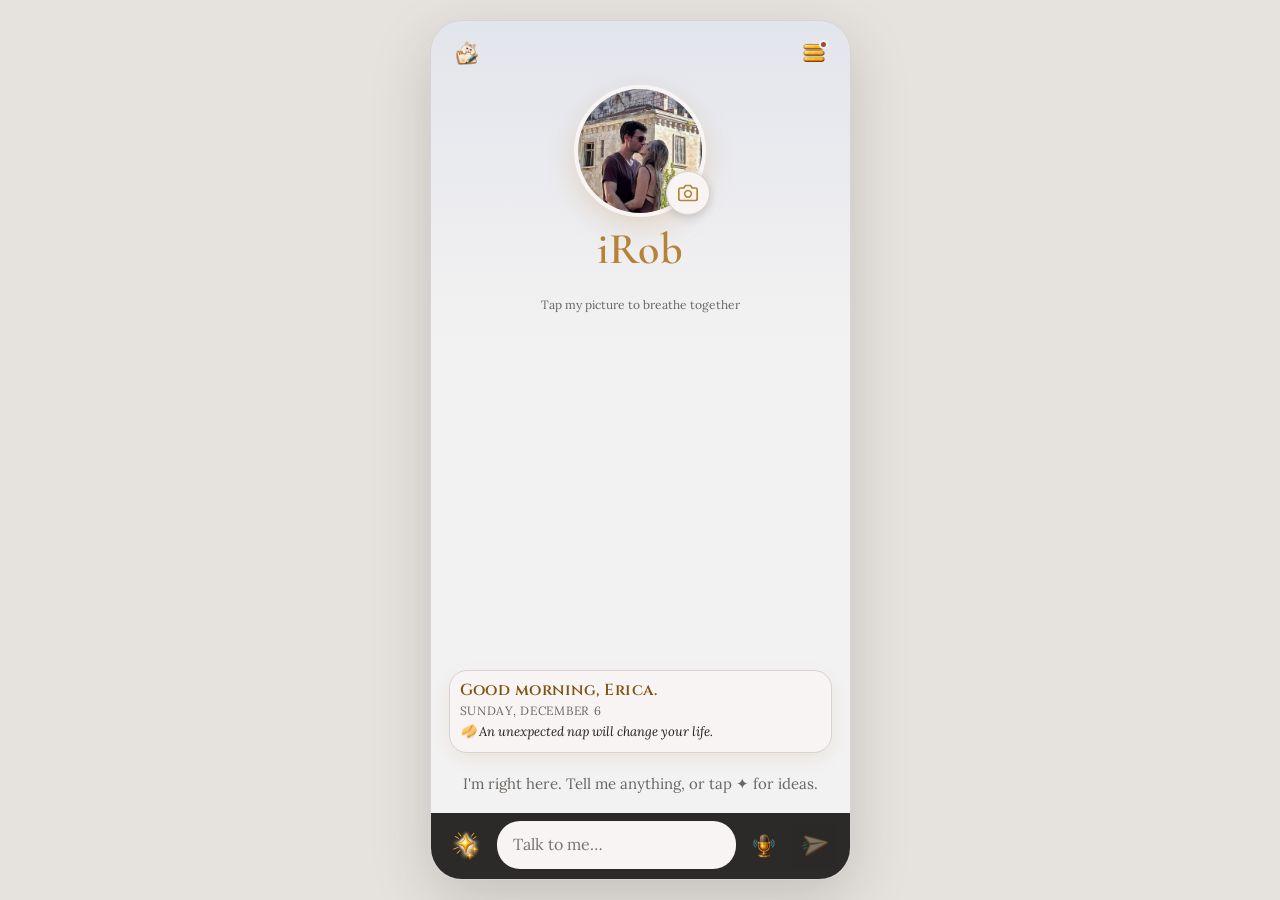
==== index.html @ 506ce47c "Pocket Kitten v4: the kitten walks, eats from a bowl that empties, takes treats, naps, grooms, climb" ====
<!doctype html>
<html lang="en">
<head>
<meta charset="utf-8">
<meta name="viewport" content="width=device-width, initial-scale=1, viewport-fit=cover">
<meta name="theme-color" content="#f3f2f2" media="(prefers-color-scheme: light)">
<meta name="theme-color" content="#1d1b19" media="(prefers-color-scheme: dark)">
<link rel="preload" as="font" type="font/woff2" href="fonts/lora-400-latin.woff2" crossorigin>
<link rel="preload" as="font" type="font/woff2" href="fonts/cinzel-latin.woff2" crossorigin>
<meta name="color-scheme" content="light dark">
<link rel="apple-touch-icon" href="icon-180.png?v=2">
<link rel="icon" type="image/png" sizes="32x32" href="favicon-32.png?v=2">
<link rel="stylesheet" href="cards.css">
<link rel="stylesheet" href="fun.css">
<meta name="apple-mobile-web-app-capable" content="yes">
<meta name="mobile-web-app-capable" content="yes">
<meta name="apple-mobile-web-app-status-bar-style" content="default">
<meta name="apple-mobile-web-app-title" content="iRob">
<meta name="robots" content="noindex, nofollow">
<title>iRob</title>
<style>
/* Same look as the Croatia trip site: warm stone, bronze, Cinzel + Lora */
@font-face{font-family:"Cinzel";font-style:normal;font-weight:400 600;font-display:swap;src:url(fonts/cinzel-latin.woff2) format("woff2")}
@font-face{font-family:"Lora";font-style:normal;font-weight:400 600;font-display:swap;src:url(fonts/lora-400-latin.woff2) format("woff2")}
@font-face{font-family:"Lora";font-style:italic;font-weight:400 600;font-display:swap;src:url(fonts/lora-italic-400-latin.woff2) format("woff2")}
@font-face{font-family:"Cormorant Garamond";font-style:normal;font-weight:600;font-display:swap;src:url(fonts/cormorant-600-latin.woff2) format("woff2")}
:root{
  --head:"Cinzel",Georgia,"Times New Roman",serif; --body:"Lora",Georgia,"Times New Roman",serif; --display:"Cormorant Garamond",Georgia,serif;
  --blue:#8f6219; --blue-deep:#7d5411; --blue-soft:#efe4d2; --accent:#b68235; --title:#7d5411;
  --bronze:#b68235; --deep:#7d5411; --tint:#efe4d2; --gold:#d9a22b;
  --coral:#a8452f; --coral-soft:#f3e3dc; --tag-ink:#7d3a26; --act-on:#7d5411; --good:#3f7d4a;
  --ink:#201f1d; --ink-soft:#696560;
  --page:#e6e2dd; --app-top:#f6f3ef; --bg:#f3f2f2; --card:#f8f4f4; --surface:#f8f4f4; --surface-2:#eae9e9; --line:#d7d3d3;
  --bar:#2b2a28; --dock:#2b2a28; --dock-ink:#c9c2b8; --thumb-bg:#e3ddd5; --grab:#d0c9c0; --send-off:#4a4540; --dot:#b9ab98;
  --toast-bg:#2b2a28; --toast-ink:#ffffff;
  --radius:18px;
  --safe-t:env(safe-area-inset-top,0px); --safe-b:env(safe-area-inset-bottom,0px);
  --app-h:100dvh;
}
/* night mode in the same palette, follows the iPhone's dark mode */
@media (prefers-color-scheme:dark){
  :root{
    --blue-soft:#3a2f20; --accent:#d9a22b; --title:#e0b45a; --bronze:#d9a22b; --deep:#e0b45a; --tint:#3a2f20;
    --coral:#c0573e; --coral-soft:#3a2520; --tag-ink:#f0b9a6; --act-on:#e0b45a; --good:#7cc48a;
    --ink:#ece6dd; --ink-soft:#b3aa9e;
    --page:#0f0e0d; --app-top:#24201b; --bg:#1d1b19; --card:#26231f; --surface:#26231f; --surface-2:#2e2a25; --line:#3a3530;
    --bar:#141311; --dock:#141311; --dock-ink:#b3aa9e; --thumb-bg:#2e2a25; --grab:#4a443d; --send-off:#3a352f; --dot:#6e665c;
    --toast-bg:#ece6dd; --toast-ink:#1d1b19;
  }
}
[hidden]{display:none!important}
:focus:not(:focus-visible){outline:none}
:focus-visible{outline:2px solid var(--bronze);outline-offset:2px}
*{box-sizing:border-box;-webkit-tap-highlight-color:transparent}
html,body{margin:0;height:100%;background:var(--page);color:var(--ink);
  font:16px/1.5 var(--body)}
body{overscroll-behavior:none}
button,input,textarea,select{font:inherit;color:inherit}
button{cursor:pointer;border:0;background:none;padding:0}
.sr{position:absolute;width:1px;height:1px;overflow:hidden;clip:rect(0 0 0 0);white-space:nowrap}

/* ---------- App frame ---------- */
.app{position:relative;margin:0 auto;max-width:440px;height:var(--app-h);display:flex;flex-direction:column;
  background:linear-gradient(180deg,var(--sky,var(--app-top)) 0%,var(--bg) 38%);overflow:hidden;overflow:clip;transition:background 2s}
@media (min-width:480px) and (min-height:560px){
  body{display:flex;align-items:center;justify-content:center;min-height:100%}
  .app{height:min(900px,calc(var(--app-h) - 40px));border-radius:32px;box-shadow:0 20px 60px rgba(45,43,43,.18);border:1px solid var(--line)}
}

/* ---------- Top bar ---------- */
.top{display:flex;align-items:center;gap:8px;padding:calc(var(--safe-t) + 10px) 14px 4px}
.icon-btn{width:44px;height:44px;border-radius:14px;display:grid;place-items:center;color:var(--title)}
.icon-btn:active{background:var(--blue-soft)}
.icon-btn svg{width:22px;height:22px}
.icon-btn[aria-pressed="true"]{background:var(--blue);color:#fff}
.pill{margin-right:auto;display:inline-flex;align-items:center;gap:6px;font-size:13px;font-weight:600;color:var(--ink-soft);
  background:var(--surface);border:1px solid var(--line);border-radius:999px;padding:5px 11px}
.pill i{width:8px;height:8px;border-radius:50%;background:#2e9d5b}
.pill{visibility:hidden}
.pill.off i{background:#c98a1b}

/* ---------- Banners + Today card ---------- */
.banners{display:flex;flex-direction:column;gap:6px;padding:0 12px}
.banners:empty{display:none}
.banner{display:flex;align-items:center;gap:8px;padding:6px 6px 6px 12px;border-radius:14px;background:#fff1d6;border:1px solid #e8c88a;color:#5e3f0c;font-size:13.5px;line-height:1.3;animation:actsIn .25s ease-out}
.banner.soft{background:var(--tint);border-color:var(--line);color:var(--ink)}
.banner .bi{flex:none;font-size:16px}
.banner .bt{flex:1;min-width:0;display:-webkit-box;-webkit-line-clamp:2;-webkit-box-orient:vertical;overflow:hidden;cursor:pointer}
.banner.open .bt{display:block}
.banner .ba{flex:none;padding:6px 10px;border-radius:10px;background:var(--blue);color:#fff;font:600 12.5px/1 var(--body);min-height:32px}
.banner .bx{flex:none;width:36px;height:36px;border-radius:50%;font-size:20px;line-height:1;color:inherit;opacity:.7}
.today{width:100%;padding:0 4px;margin:auto 0 10px}
.today-card{display:flex;gap:12px;align-items:center;padding:10px;border-radius:18px;background:var(--surface);border:1px solid var(--line);box-shadow:0 6px 18px rgba(125,84,17,.08);text-align:left}
.today-photo{position:relative;flex:none;width:86px;height:86px;border-radius:14px;overflow:hidden;padding:0;border:0}
.today-photo img{width:100%;height:100%;object-fit:cover}
.today-photo span{position:absolute;left:0;right:0;bottom:0;padding:2px 4px;background:rgba(0,0,0,.5);color:#fff;font:600 9.5px/1.2 var(--body)}
.today-txt{min-width:0;display:flex;flex-direction:column;gap:2px}
.today-txt p{margin:0;overflow:hidden;text-overflow:ellipsis}
.today-hi{font:600 16px/1.2 var(--head);letter-spacing:.03em;color:var(--title)}
.today-date{font-size:12px;color:var(--ink-soft);text-transform:uppercase;letter-spacing:.06em}
.today-row{font-size:13px;color:var(--ink);white-space:nowrap}
.today-fortune{white-space:normal;font-style:italic;display:-webkit-box;-webkit-line-clamp:2;-webkit-box-orient:vertical}
@media (max-height:640px){.today-photo{width:66px;height:66px}.today-fortune{display:none}}
.app:not(.chatting) .empty{margin-top:0}

/* ---------- Hero / avatar ---------- */
.hero{display:flex;flex-direction:column;align-items:center;padding:6px 0 10px;transition:padding .35s ease}
.avatar-wrap{position:relative;width:132px;height:132px;transition:width .35s ease,height .35s ease}
.float{animation:float 6s ease-in-out infinite}
@keyframes float{0%,100%{transform:translateY(0)}50%{transform:translateY(-7px)}}
.avatar{position:relative;width:100%;height:100%;border-radius:50%;overflow:hidden;background:var(--surface);
  border:4px solid var(--surface);box-shadow:0 10px 28px rgba(182,130,53,.22);display:block}
.avatar img{width:100%;height:100%;object-fit:cover;display:block}
.ring{position:absolute;inset:-10px;border-radius:50%;pointer-events:none;opacity:0;transition:opacity .4s}
.app[data-state="listening"] .ring.listen{opacity:1;box-shadow:0 0 0 4px rgba(255,184,77,.55),0 0 34px 8px rgba(255,184,77,.45)}
.app[data-state="thinking"] .ring.think{opacity:1;animation:pulse 1.6s ease-out infinite}
@keyframes pulse{0%{box-shadow:0 0 0 0 rgba(182,130,53,.55)}100%{box-shadow:0 0 0 22px rgba(182,130,53,0)}}
.app[data-state="speaking"] .ring.wave{opacity:1}
.ring.wave::before,.ring.wave::after{content:"";position:absolute;inset:0;border-radius:50%;border:3px solid var(--coral);animation:wave 1.4s ease-out infinite}
.ring.wave::after{animation-delay:.7s}
@keyframes wave{0%{transform:scale(.92);opacity:.9}100%{transform:scale(1.25);opacity:0}}
.cam{position:absolute;right:-4px;bottom:2px;width:44px;height:44px;border-radius:50%;background:var(--surface);color:var(--accent);
  display:grid;place-items:center;box-shadow:0 3px 10px rgba(0,0,0,.15);border:1px solid var(--line)}
.cam svg{width:20px;height:20px}
h1{margin:12px 0 0;font:400 25px/1.15 var(--head);letter-spacing:.06em;text-transform:uppercase;color:var(--bronze);transition:font-size .35s}
h1.brand{font:600 44px/1 var(--display);letter-spacing:.01em;text-transform:none;margin-top:10px}
.status{min-height:20px;margin-top:3px;font-size:14px;color:var(--ink-soft)}
.breath-hint{font-size:12px;color:var(--ink-soft);margin-top:2px}
/* compact hero once chatting */
.app.chatting .hero{padding:0 0 4px}
.app.chatting .avatar-wrap{width:72px;height:72px}
.app.chatting .cam{width:30px;height:30px;right:-6px;bottom:-2px}
.app.chatting .cam svg{width:15px;height:15px}
.app.chatting h1{font-size:18px;margin-top:6px}
.app.chatting .breath-hint{display:none}

/* 1A + 2A: short screens (landscape, small phones) and typing on the welcome screen use the slim header */
@media (max-height:520px){
  .app .hero{display:none!important}
  .app .mini{display:flex}.app .pill{display:none}
  .app:not(.chips-open) .chips.starters{display:none}
  .app.app:not(.chatting) .spark{display:grid}
  .app:not(.chatting) .empty{margin:auto 0}
  .empty .tall{display:none}
  .empty .short{display:inline!important}
}
@media (max-height:700px){
  .avatar-wrap{width:104px;height:104px}
  h1.brand{font-size:36px;margin-top:8px}
  .breath-hint{display:none}
}
.app.composing:not(.chatting) .hero{display:none}
.app.composing:not(.chatting) .mini{display:flex}
.app.composing:not(.chatting) .pill{display:none}
.app.composing:not(.chatting):not(.chips-open) .chips.starters{display:none}
.app.app.composing:not(.chatting) .spark{display:grid}
/* slim header while chatting (Messages-style) */
.mini{display:none;flex:1;min-width:0;align-items:center;gap:10px}
.app.chatting .mini{display:flex}
.app.chatting .pill{display:none}
.app.chatting:not(.breathing) .hero{display:none}
.mini-av{position:relative;width:44px;height:44px;border-radius:50%;flex:none}
.mini-av img{position:relative;width:100%;height:100%;border-radius:50%;object-fit:cover;border:2px solid var(--surface);box-shadow:0 2px 8px rgba(182,130,53,.22);display:block}
.mini-av .ring{inset:-4px}
.mini-txt{min-width:0}
.mini-txt b{display:block;font:400 17px/1.15 var(--head);letter-spacing:.08em;text-transform:uppercase;color:var(--title)}
.mini-txt small{display:block;font-size:12.5px;color:var(--ink-soft);white-space:nowrap;overflow:hidden;text-overflow:ellipsis}
/* Pocket: words / memories */
.seg{display:flex;gap:6px;margin-bottom:10px}
.seg .chip{padding:7px 14px;font-size:14px}
.seg .chip[aria-pressed="true"]{background:var(--tint);border-color:var(--bronze);color:var(--deep)}
.mgrid{display:grid;grid-template-columns:repeat(3,1fr);gap:6px;padding-top:4px}
.mgrid button{position:relative;aspect-ratio:1;border-radius:6px;overflow:hidden;background:var(--thumb-bg)}
.mgrid img{width:100%;height:100%;object-fit:cover;display:block}
.mgrid span{position:absolute;left:0;right:0;bottom:0;padding:16px 7px 5px;font-size:11px;font-weight:600;color:#fff;background:linear-gradient(transparent,rgba(0,0,0,.65));text-align:left;white-space:nowrap;overflow:hidden;text-overflow:ellipsis}
/* menu sections */
.menu-head{font:400 11px/1 var(--head);letter-spacing:.12em;text-transform:uppercase;color:var(--ink-soft);margin:18px 4px 2px}
.menu-head:first-child{margin-top:6px}
.sheet .menu-item{padding:12px 4px}
.menu-dot{position:absolute;top:9px;right:8px;width:9px;height:9px;border-radius:50%;background:var(--coral);border:2px solid var(--bg)}
#menuBtn{position:relative}
/* letters */
.env{display:flex;align-items:center;gap:14px;width:100%;padding:14px 12px;margin:8px 0;border-radius:8px;background:var(--surface-2);box-shadow:inset 0 0 0 1px var(--line);text-align:left}
.env svg{flex:none;width:30px;height:30px;color:var(--bronze)}
.env b{display:block;font:400 15px/1.3 var(--head);letter-spacing:.04em;text-transform:uppercase;color:var(--title)}
.env small{color:var(--ink-soft);font-size:13px}
.paper{background:var(--card);border-radius:8px;box-shadow:inset 0 0 0 1px var(--line),0 6px 18px rgba(45,43,43,.08);padding:22px 20px;margin:6px 0 12px;border-top:4px solid var(--bronze)}
.paper h3{margin:0 0 12px;font:400 17px/1.3 var(--head);letter-spacing:.05em;text-transform:uppercase;color:var(--title)}
.paper p{margin:0;font:italic 17px/1.6 var(--body);white-space:pre-wrap}
.paper .sig{margin-top:14px;text-align:right;color:var(--bronze);font-style:italic}
.unlock{display:flex;flex-direction:column;gap:10px;margin:8px 0}
.unlock input,.say textarea{width:100%;padding:12px 14px;border-radius:12px;border:1px solid var(--line);background:var(--surface);font-size:16px;outline:none}
.unlock input:focus,.say textarea:focus{border-color:var(--bronze)}
.note{color:var(--ink-soft);font-size:14px;margin:6px 2px}
/* reasons jar */
.jar{display:block;width:120px;height:140px;margin:6px auto 10px;color:var(--bronze)}
.reason{min-height:110px;display:grid;place-items:center;text-align:center;padding:18px;border-radius:8px;background:var(--card);box-shadow:inset 0 0 0 1px var(--line);border-top:4px solid var(--gold);font:600 23px/1.35 var(--display);color:var(--ink);transition:opacity .35s, transform .35s}
.reason.fresh{animation:pop .45s ease-out}
@keyframes pop{0%{opacity:0;transform:translateY(10px) scale(.97)}100%{opacity:1;transform:none}}
/* say it */
.say textarea{min-height:110px;resize:vertical;font-family:var(--body)}
.say .out{white-space:pre-wrap;background:var(--card);border-radius:8px;box-shadow:inset 0 0 0 1px var(--line);padding:14px 16px;margin-top:12px}
/* game */
.game-photo{position:relative;border-radius:8px;overflow:hidden;background:var(--thumb-bg);height:clamp(140px,30vh,300px);transition:height .25s}
#sheetGame.answered .game-photo{height:clamp(110px,20vh,200px)}
#sheetGame .body{padding-bottom:8px}
@media (max-height:620px){#sheetGame.answered .game-photo{height:clamp(90px,16vh,160px)}#sheetGame .gmap{height:clamp(70px,13vh,120px)}#sheetGame .game-opts .btn{padding:9px 8px;font-size:14px}#sheetGame.answered .game-score{display:none}}
.g-next{display:flex;align-items:center;gap:10px;margin:0 0 8px}
.g-next .note{flex:1;margin:0;font-size:14px;line-height:1.3}
.g-next .btn{flex:none}
.game-photo img{width:100%;height:100%;object-fit:cover;display:block}
.game-opts{display:grid;grid-template-columns:1fr 1fr;gap:8px;margin:10px 0}
#sheetGame.answered .game-opts{margin:8px 0}
.game-opts .btn{padding:12px 10px;font-size:15px}
.game-opts .btn.right{background:var(--good);color:#fff}
.game-opts .btn.wrong{background:var(--coral);color:#fff}
.gmap{position:relative;width:100%;height:clamp(90px,16vh,150px);border-radius:8px;overflow:hidden;background:var(--thumb-bg)}
.gmap img{position:absolute;width:256px;height:256px;max-width:none}
.gmap i{position:absolute;left:50%;top:50%;width:14px;height:14px;margin:-7px 0 0 -7px;border-radius:50%;background:var(--coral);border:2px solid #fff;box-shadow:0 1px 4px rgba(0,0,0,.45)}
.gattr{font-size:10.5px;color:var(--ink-soft);text-align:right;margin-top:3px}
.game-score{font:400 13px var(--head);letter-spacing:.06em;text-transform:uppercase;color:var(--ink-soft);text-align:center;margin:6px 0 0}
/* roulette */
.wheel-wrap{position:relative;width:min(300px,78vw);aspect-ratio:1;margin:10px auto 18px;filter:drop-shadow(0 12px 22px rgba(60,40,10,.25))}
.wheel{position:absolute;inset:0;border-radius:50%;border:8px solid #fff8ea;box-shadow:0 0 0 2px #b68235,inset 0 0 0 2px rgba(0,0,0,.06);background:#f4e6cf;transition:transform 3.6s cubic-bezier(.12,.75,.16,1)}
.wheel-svg{display:block;width:100%;height:100%}
.pointer{position:absolute;left:50%;top:-16px;transform:translateX(-50%);width:34px;height:42px;z-index:1;background:linear-gradient(#c4523e,#8f2f20);clip-path:polygon(50% 100%,0 22%,0 0,100% 0,100% 22%);border-radius:6px 6px 0 0;filter:drop-shadow(0 3px 3px rgba(0,0,0,.3))}
.dare{display:flex;flex-direction:column;align-items:center;gap:6px;background:var(--card);border-radius:16px;box-shadow:inset 0 0 0 1px var(--line),0 8px 20px rgba(60,40,10,.1);border-top:4px solid var(--bronze);padding:18px 16px;text-align:center}
.dare-ic{width:46px;height:46px;border-radius:50%;display:grid;place-items:center;background:var(--tint);color:var(--deep)}.dare-ic svg{width:26px;height:26px}.dare-ic img{width:36px;height:36px}
.dare b{font:600 18px/1.2 var(--head);letter-spacing:.04em;color:var(--title)}
.dare span:last-child{font:400 17px/1.4 var(--body)}
/* home */
.check{display:flex;gap:12px;align-items:flex-start;padding:11px 2px;border-bottom:1px solid var(--line)}
.check input{width:22px;height:22px;accent-color:var(--blue);flex:none;margin-top:1px}
.check.done span{text-decoration:line-through;color:var(--ink-soft)}
.fixbtn{align-self:flex-start;margin:2px 0 0 4px;padding:7px 12px;border-radius:999px;background:var(--tint);color:var(--deep);font-size:14px;font-weight:600;box-shadow:inset 0 0 0 1px var(--bronze)}
.fixbtn:disabled{opacity:.75}
/* viewer tools */
.vtools{display:flex;gap:10px;padding:10px 16px 0}
.vtools button{flex:1;padding:9px;border-radius:12px;background:rgba(255,255,255,.1);color:#fff;font-size:14px}
/* hold my hand */
.avatar,.mini-av{-webkit-touch-callout:none;-webkit-user-select:none;user-select:none;touch-action:manipulation}
.app.holding .ring.listen{opacity:1;box-shadow:0 0 0 4px rgba(217,162,43,.5),0 0 30px 10px rgba(217,162,43,.35);animation:beat .9s ease-in-out infinite}
@keyframes beat{0%,100%{transform:scale(1)}15%{transform:scale(1.06)}30%{transform:scale(1)}45%{transform:scale(1.04)}}
/* 10C day dividers */
.day-sep{align-self:center;font:400 11px/1 var(--head);letter-spacing:.12em;text-transform:uppercase;color:var(--ink-soft);padding:8px 0 2px}
/* 10D long-press reactions */
.rob .bubble{-webkit-touch-callout:none;-webkit-user-select:none;user-select:none;position:relative}
.rob.hearted .bubble::after{content:"❤️";position:absolute;right:-8px;bottom:-10px;font-size:18px;filter:drop-shadow(0 1px 2px rgba(0,0,0,.2))}
.react{position:absolute;z-index:35;display:flex;gap:4px;padding:6px;border-radius:999px;background:var(--surface);box-shadow:0 6px 24px rgba(0,0,0,.18),inset 0 0 0 1px var(--line);animation:pop .2s ease-out}
.react button{min-width:44px;height:40px;padding:0 12px;border-radius:999px;font-size:14px;font-weight:600;color:var(--title)}
.react button:active{background:var(--tint)}
.msg.flash .bubble{animation:flash 1.6s ease-out}
@keyframes flash{0%,30%{box-shadow:0 0 0 3px var(--bronze)}100%{box-shadow:none}}
/* 10E + 10F */
.fu{display:flex;gap:12px;align-items:center;padding:12px 0;border-bottom:1px solid var(--line)}
.fu span{flex:1}.fu small{display:block;color:var(--ink-soft);font-size:13px}
.fu button{color:var(--ink-soft);font-size:13px;padding:10px 6px}
.bubble{position:relative}
.tap{position:absolute;top:-12px;left:-12px;min-width:26px;height:26px;padding:0 4px;border-radius:13px;display:grid;place-items:center;font-size:14px;line-height:1;background:var(--surface);border:1px solid var(--line);box-shadow:0 1px 3px rgba(0,0,0,.12);animation:tapIn .25s ease-out}
@keyframes tapIn{from{transform:scale(.4);opacity:0}to{transform:none;opacity:1}}
@media (prefers-reduced-motion:reduce){.tap{animation:none}}
.fu-h{font-family:var(--head);font-size:14px;letter-spacing:.04em;margin:18px 0 4px;color:var(--title)}
.sx-h{margin:10px 0 6px;font:400 11px/1 var(--head);letter-spacing:.1em;text-transform:uppercase;color:var(--ink-soft)}
.sx-chips{display:flex;flex-wrap:wrap;gap:8px}
.sx-chips .chip{min-height:38px}
.fu-add{display:flex;flex-direction:column;gap:8px;margin-top:14px}
.fu-add input{padding:11px 13px;border-radius:12px;border:1px solid var(--line);background:var(--surface);font-size:16px;color:var(--ink)}
.hit{display:block;width:100%;text-align:left;padding:12px 2px;border-bottom:1px solid var(--line)}
.hit small{display:block;color:var(--ink-soft);font-size:12.5px;margin-bottom:2px}
.hit mark{background:var(--tint);color:var(--deep);border-radius:3px;padding:0 2px}
/* 9A desktop backdrop */
#backdrop{position:fixed;inset:0;z-index:0;overflow:hidden;pointer-events:none}
body > .app{z-index:1}
#backdrop img{position:absolute;inset:-40px;width:calc(100% + 80px);height:calc(100% + 80px);object-fit:cover;filter:blur(6px) saturate(.95);opacity:0;transition:opacity 3s}
#backdrop img.on{opacity:.8}
#backdrop img.kb{animation:kenburns 18s ease-in-out forwards}
@keyframes kenburns{from{transform:scale(1.04) translate(0,0)}to{transform:scale(1.14) translate(var(--kx,0),var(--ky,0))}}
#backdrop .bd-cap{position:absolute;left:28px;bottom:24px;z-index:1;font:400 13px/1 var(--head);letter-spacing:.12em;text-transform:uppercase;color:#fff;text-shadow:0 1px 6px rgba(0,0,0,.5)}
@media (prefers-reduced-motion:reduce){#backdrop img.kb{animation:none}}
#backdrop::after{content:"";position:absolute;inset:0;background:color-mix(in srgb,var(--page) 45%,transparent)}
/* confirm sheet */
.confirm-msg{font-size:17px;line-height:1.4;margin:10px 2px 6px}
/* Croatia memory card + viewer */
.memory{position:relative;display:block;width:min(240px,72vw);margin-top:2px;border-radius:8px;overflow:hidden;background:var(--thumb-bg);border:1px solid var(--line);box-shadow:0 4px 14px rgba(45,43,43,.12);text-align:left}
.memory img{display:block;width:100%;aspect-ratio:4/3;object-fit:cover;background:var(--thumb-bg)}
.memory .cap{display:block;padding:8px 11px 9px;background:var(--surface);font-size:13px;line-height:1.3;color:var(--ink-soft)}
.memory .cap b{display:block;color:var(--title);font:400 13px/1.3 var(--head);letter-spacing:.05em;text-transform:uppercase;margin-bottom:2px}
.memory .playbadge{position:absolute;left:50%;top:38%;transform:translate(-50%,-50%);width:52px;height:52px;border-radius:50%;background:rgba(29,27,25,.55);display:grid;place-items:center}
.memory .playbadge svg{width:22px;height:22px;fill:#fff;margin-left:3px}
.viewer{position:absolute;inset:0;z-index:40;background:#1d1b19;color:#fff;display:none;flex-direction:column;padding:calc(var(--safe-t) + 8px) 0 calc(var(--safe-b) + 12px)}
.viewer.show{display:flex}
.viewer .vtop{display:flex;align-items:center;gap:2px;padding:0 6px 8px 14px}
.vmap{position:relative;flex:none;width:56px;height:56px;border-radius:14px;overflow:hidden;margin-right:10px;background:#2b2a28;border:2px solid rgba(255,255,255,.75)}
.vmap img{position:absolute;width:256px;height:256px;max-width:none}
.vmap i{position:absolute;left:50%;top:50%;width:12px;height:12px;margin:-6px 0 0 -6px;border-radius:50%;background:var(--coral);border:2px solid #fff;box-shadow:0 1px 4px rgba(0,0,0,.45)}
.viewer .icon-btn[aria-pressed="true"]{background:transparent;color:var(--coral)}
.viewer .icon-btn[aria-pressed="true"] svg{fill:var(--coral)}
.vattr{font-size:10.5px;opacity:.6;text-align:center;padding:8px 0 0}
.viewer .vtop b{flex:1;font:400 16px/1.25 var(--head);letter-spacing:.05em;text-transform:uppercase}
.viewer .vtop small{display:block;font:13px var(--body);text-transform:none;letter-spacing:0;opacity:.8;margin-top:3px}
.viewer .icon-btn{color:#fff}
.viewer .stage{position:relative;flex:1;min-height:0;overflow:hidden;display:grid;place-items:center}
.viewer .stage img,.viewer .stage video{position:absolute;inset:0;width:100%;height:100%;object-fit:contain;display:block;background:#1d1b19}
.viewer .vbtns{position:relative;z-index:1;display:flex;gap:10px;padding:12px 16px 0}
.viewer .vbtns .btn{flex:1;text-align:center;text-decoration:none}
.viewer .vbtns .ghost{background:rgba(255,255,255,.14);color:#fff}
.viewer .vmsg{opacity:.85;text-align:center;padding:20px}
/* "Take me back" breathing slideshow */
.slides{position:absolute;inset:0;z-index:45;background:#05090d;color:#fff;display:none;overflow:hidden}
.slides.show{display:block}
.sl{position:absolute;inset:0;width:100%;height:100%;object-fit:cover;opacity:0;transform:scale(1);transition:opacity 1.6s ease,transform 5s ease-in-out}
.sl.on{opacity:1}
.sl.zoom{transform:scale(1.07)}
.sl-top{position:absolute;top:0;left:0;right:0;display:flex;align-items:center;padding:calc(var(--safe-t) + 8px) 6px 34px 18px;background:linear-gradient(rgba(0,0,0,.5),transparent);font:400 15px/1.3 var(--head);letter-spacing:.05em;text-transform:uppercase;z-index:1}
.sl-top span{flex:1}
.slides .icon-btn{color:#fff}
.sl-breath{position:absolute;left:0;right:0;bottom:calc(var(--safe-b) + 70px);text-align:center;font:600 34px/1.2 var(--display);text-shadow:0 2px 14px rgba(0,0,0,.7);z-index:1}
.sl-dots{position:absolute;left:0;right:0;bottom:calc(var(--safe-b) + 40px);display:flex;justify-content:center;gap:7px;z-index:1}
.sl-dots i{width:7px;height:7px;border-radius:50%;background:rgba(255,255,255,.4)}
.sl-dots i.on{background:#fff}
.sl-end{position:absolute;inset:0;z-index:2;display:flex;flex-direction:column;justify-content:center;align-items:center;background:rgba(5,9,13,.62);padding:24px}
.sl-end p{font:600 38px/1.2 var(--display);margin:0 0 18px}
.sl-end .btns{width:100%;max-width:300px}
.sl-end .ghost{background:rgba(255,255,255,.16);color:#fff}
/* breathing pacer */
.avatar-wrap{z-index:0}
h1,.status{position:relative;z-index:1}
.breathe{position:absolute;inset:-14px;border-radius:50%;background:radial-gradient(circle,rgba(182,130,53,.0) 55%,rgba(182,130,53,.22) 72%,rgba(255,184,77,.18) 100%);opacity:0;pointer-events:none;z-index:-1}
.app.breathing .breathe{opacity:1}
.app.breathing .float{animation:none}

/* ---------- Chat ---------- */
.chat{flex:1;overflow-y:auto;-webkit-overflow-scrolling:touch;padding:8px 14px 12px;display:flex;flex-direction:column;gap:10px;scroll-behavior:smooth}
.empty{margin:auto 0 0;text-align:center;color:var(--ink-soft);font-size:15px;padding:0 18px 6px}
.msg{max-width:84%;display:flex;flex-direction:column;gap:4px;animation:rise .28s ease-out}
@keyframes rise{from{opacity:0;transform:translateY(6px)}to{opacity:1;transform:none}}
.msg.me{align-self:flex-end;align-items:flex-end}
.msg.rob{align-self:flex-start}
.bubble{padding:11px 15px;border-radius:var(--radius);white-space:pre-wrap;word-wrap:break-word}
.me .bubble{background:var(--blue);color:#fff;border-bottom-right-radius:6px}
.rob .bubble{background:var(--card);border:1px solid var(--line);border-bottom-left-radius:6px;box-shadow:0 2px 8px rgba(45,43,43,.05)}
.acts{display:flex;gap:2px;margin-left:4px}
.msg.rob .acts{display:none}
.msg.rob.acts-on .acts{display:flex;animation:actsIn .18s ease-out}
@keyframes actsIn{from{opacity:0;transform:translateY(-4px)}}
.act{width:44px;height:40px;border-radius:10px;display:grid;place-items:center;color:var(--ink-soft)}
.act svg{width:18px;height:18px}
.act:active{background:var(--blue-soft)}
.act.on{color:var(--act-on)}
.act.on svg{fill:var(--gold)}
.typing{display:inline-flex;gap:5px;padding:14px 16px}
.typing i{width:8px;height:8px;border-radius:50%;background:var(--dot);animation:dot 1.2s infinite}
.typing i:nth-child(2){animation-delay:.15s}.typing i:nth-child(3){animation-delay:.3s}
@keyframes dot{0%,60%,100%{transform:none;opacity:.5}30%{transform:translateY(-4px);opacity:1}}

/* ---------- Chips + composer ---------- */
.chips{display:flex;flex-direction:column;gap:10px;padding:10px 14px 12px;border-top:1px solid var(--line);background:var(--bg)}
.tray-head{display:flex;flex-direction:column;gap:8px}
.tray-label{flex:none;font:400 10.5px/1 var(--head);letter-spacing:.1em;text-transform:uppercase;color:var(--ink-soft)}
.moods{display:flex;align-items:center;gap:6px}
.moods .tray-label{margin-right:auto}
.moods .chip{width:40px;height:40px;padding:0;display:grid;place-items:center;font-size:20px;border-radius:50%;background:var(--surface);border:1px solid var(--line)}
.modes{display:grid;grid-template-columns:repeat(4,minmax(0,1fr));padding:3px;border-radius:12px;background:var(--surface-2);gap:2px}
.modes .chip{min-height:34px;padding:4px 2px;border:0;border-radius:9px;background:transparent;font:600 12.5px/1.1 var(--body);color:var(--ink-soft);white-space:nowrap;overflow:hidden;text-overflow:ellipsis}
.modes .chip[aria-pressed="true"]{background:var(--blue);color:#fff;box-shadow:0 1px 3px rgba(0,0,0,.15)}
.tiles{display:grid;grid-template-columns:repeat(4,minmax(0,1fr));gap:8px}
.tile{display:flex;flex-direction:column;align-items:center;justify-content:center;gap:3px;min-height:58px;padding:7px 4px;border-radius:14px;background:var(--surface);border:1px solid var(--line);color:var(--title);font:600 11.5px/1.15 var(--body);text-align:center;transition:transform .12s}
.tile .e{font-size:22px;line-height:1}
.tile:active{transform:scale(.95);background:var(--blue-soft)}
@media (prefers-reduced-motion:reduce){.tile{transition:none}}
@media (max-width:340px){.tile{font-size:10.5px;min-height:56px}.tile .e{font-size:20px}.modes .chip{font-size:11.5px}}
.chip[aria-pressed="true"]{background:var(--tint);border-color:var(--bronze);color:var(--deep)}
.chip{flex:none;padding:9px 14px;border-radius:999px;background:var(--surface);border:1px solid var(--line);font-size:14px;color:var(--title);font-weight:600}
.chip:active{background:var(--blue-soft)}
.app.chatting:not(.chips-open) .chips.starters{display:none}
/* Tray: a frosted panel floating above the composer. Closed until ✦ is tapped; drag the handle down (or tap the chat) to close. */
.app .chips.starters{display:none}
.app.chips-open .chips.starters{display:flex}
.chips{position:absolute;left:0;right:0;bottom:0;z-index:16;max-height:calc(100% - var(--safe-t) - 50px);overflow-y:auto;overscroll-behavior:contain;border-top:0;border-radius:22px 22px 0 0;padding:0 12px calc(var(--safe-b) + 14px);gap:0;
  background:color-mix(in srgb,var(--surface) 82%,transparent);-webkit-backdrop-filter:blur(22px) saturate(1.4);backdrop-filter:blur(22px) saturate(1.4);box-shadow:0 -14px 36px rgba(60,40,10,.18);animation:trayUp .28s cubic-bezier(.2,.8,.2,1)}
@supports not (backdrop-filter:blur(1px)){.chips{background:var(--surface)}}
.app.chips-open .composer{visibility:hidden}
@keyframes trayUp{from{transform:translateY(40px);opacity:0}}
.chips.dragging{animation:none;transition:none}
.chips.snap{transition:transform .2s ease-out}
.tray-grab{flex:none;display:block;width:100%;height:26px;border:0;background:none;padding:0;cursor:grab;touch-action:none}
.tray-grab::before{content:"";display:block;width:40px;height:5px;border-radius:3px;background:var(--grab);margin:9px auto}
.app .spark{display:grid!important}
.empty .tall{display:none}.empty .short{display:inline!important}
/* Bento grid: live tiles + bronze line icons */
.tiles.bento{grid-template-columns:repeat(4,minmax(0,1fr));grid-auto-rows:70px;gap:7px}
.tiles.bento .tile{min-height:0;height:100%;overflow:hidden}
.tile.on{border-color:var(--bronze);background:var(--tint)}
@media (max-height:640px){.tiles.bento{grid-auto-rows:60px;gap:6px}.tiles.bento .tile{padding:4px 3px;gap:2px;font-size:10.5px}.tile .ic{width:21px;height:21px}}
.tile .ic{width:26px;height:26px;color:var(--bronze)}
.tile .ic svg{width:100%;height:100%;fill:none;stroke:currentColor;stroke-width:1.7;stroke-linecap:round;stroke-linejoin:round}
.tile.big{grid-column:span 2;grid-row:span 2;justify-content:space-between;align-items:stretch;padding:10px;text-align:left;background:linear-gradient(160deg,var(--surface),var(--tint))}
.tile.big .pet-face{font-size:52px;line-height:1;text-align:center;animation:petBob 2.6s ease-in-out infinite}
.tile.big .pt{font:600 15px/1.1 var(--head);letter-spacing:.03em;color:var(--title)}
.tile.big .ps{font:400 11.5px/1.25 var(--body);color:var(--ink-soft)}
.tile.big .need{height:6px;border-radius:3px;background:var(--surface-2);overflow:hidden}.tile.big .need i{display:block;height:100%;background:var(--bronze)}
.tile.wide{grid-column:span 2;position:relative;overflow:hidden;justify-content:flex-end;align-items:flex-start;padding:8px 10px;color:#fff;border:0;background:#4b3a22 center/cover no-repeat}
.tile.wide::before{content:"";position:absolute;inset:0;background:linear-gradient(to top,rgba(20,14,6,.78),rgba(20,14,6,.05) 70%)}
.tile.wide > *{position:relative}
.tile.wide .wt{font:600 14px/1.1 var(--head);letter-spacing:.06em;text-transform:uppercase}
.tile.wide .ws{font:400 11px/1.2 var(--body);opacity:.9}
.tile .badge{position:absolute;top:6px;right:6px;min-width:18px;height:18px;padding:0 5px;border-radius:9px;background:var(--coral);color:#fff;font:700 10.5px/18px var(--body)}
.tile{position:relative}
/* 3G: frosted sheets */
.sheet{background:color-mix(in srgb,var(--surface) 88%,transparent);-webkit-backdrop-filter:blur(24px) saturate(1.3);backdrop-filter:blur(24px) saturate(1.3)}
@keyframes petBob{50%{transform:translateY(-5px)}}
.composer .spark{width:46px;height:46px;flex:none;border-radius:50%;color:var(--gold)}
.composer .spark[aria-expanded="true"]{background:rgba(255,255,255,.12)}
.app:not(.chatting) .spark{display:none}
.composer{display:flex;align-items:flex-end;gap:8px;padding:8px 12px calc(var(--safe-b) + 10px);background:var(--dock);border-top:0}
.composer textarea{flex:1;resize:none;overflow-y:hidden;scrollbar-width:thin;scrollbar-color:var(--line) transparent;max-height:130px;min-height:46px;padding:12px 15px;border-radius:23px;border:1px solid transparent;background:var(--surface);font-size:16px;line-height:1.35;outline:none}
.composer textarea::-webkit-scrollbar{width:4px}.composer textarea::-webkit-scrollbar-track{margin:14px 0;background:transparent}.composer textarea::-webkit-scrollbar-thumb{background:var(--line);border-radius:2px}
.composer textarea:focus{border-color:var(--bronze);box-shadow:0 0 0 3px rgba(182,130,53,.15)}
.composer textarea::placeholder{white-space:nowrap;overflow:hidden;text-overflow:ellipsis}
.mic{width:40px;height:46px;flex:none;display:grid;place-items:center;border-radius:50%;color:var(--dock-ink)}
.mic svg{width:22px;height:22px}
.mic.on{color:#fff;background:#b3412e;animation:micPulse 1.2s ease-in-out infinite}
@keyframes micPulse{50%{box-shadow:0 0 0 6px rgba(179,65,46,.25)}}
@media (prefers-reduced-motion:reduce){.mic.on{animation:none}}
.send{width:46px;height:46px;border-radius:50%;background:var(--blue);color:#fff;display:grid;place-items:center;flex:none}
.send:disabled{background:var(--send-off)}
.send svg{width:20px;height:20px}

/* ---------- Bottom sheets ---------- */
.scrim{position:absolute;inset:0;background:rgba(29,27,25,.35);opacity:0;pointer-events:none;transition:opacity .25s;z-index:20}
.scrim.show{opacity:1;pointer-events:auto}
.sheet{position:absolute;left:0;right:0;bottom:0;z-index:21;background:var(--surface);border-radius:24px 24px 0 0;max-height:86%;
  display:flex;flex-direction:column;transform:translateY(105%);transition:transform .3s cubic-bezier(.2,.8,.2,1);
  padding-bottom:calc(var(--safe-b) + 8px);box-shadow:0 -10px 40px rgba(0,0,0,.15)}
.sheet.show{transform:none}
.sheet:not(.show){box-shadow:none;visibility:hidden;transition:transform .3s ease,visibility 0s .3s}
/* Games fill the whole screen, like Take Me Back */
.sheet.full{top:0;max-height:none;height:100%;border-radius:0;padding-top:var(--safe-t)}
.sheet.full .grab{display:none}
.sheet.full header{padding-top:10px}
.sheet.full .body{flex:1;min-height:0;display:flex;flex-direction:column}
#sheetGame .game-photo{height:auto;flex:1;min-height:180px}
#sheetGame.answered .game-photo{flex:.7}
#sheetGame .game-opts .btn{min-height:52px;line-height:1.25;font-size:14px}
#sheetGame .gmap{height:clamp(110px,20vh,200px)}
#sheetRoulette .wheel-wrap{width:min(88vw,46vh,420px)}
.grab{width:40px;height:5px;border-radius:3px;background:var(--grab);margin:9px auto 4px}
.sheet header{display:flex;align-items:center;padding:4px 10px 6px 20px}
.sheet header .back-btn{margin:0 4px 0 -12px;flex:none}
.sheet header .back-btn[hidden]{display:none}
.sheet h2{margin:0;flex:1;font:400 19px/1.2 var(--head);letter-spacing:.05em;text-transform:uppercase;color:var(--title)}
.sheet .body{overflow-y:auto;padding:4px 20px 14px}
.menu-item{display:flex;align-items:center;gap:14px;width:100%;padding:14px 4px;border-bottom:1px solid var(--line);text-align:left;font-size:16px}
.menu-item svg{width:22px;height:22px;color:var(--accent);flex:none}
.menu-item small{display:block;color:var(--ink-soft);font-size:13px}
.search{width:100%;padding:11px 14px;border-radius:14px;border:1px solid var(--line);font-size:16px;outline:none;background:var(--surface-2)}
.search:focus{border-color:var(--blue)}
.filter{display:flex;gap:6px;overflow-x:auto;padding:10px 0;scrollbar-width:none}
.filter .chip{padding:6px 12px;font-size:13px}
.filter .chip[aria-pressed="true"]{background:var(--tint);border-color:var(--bronze);color:var(--deep)}
.thought{padding:14px 0;border-bottom:1px solid var(--line)}
.thought p{margin:0 0 6px}
.meta{display:flex;align-items:center;gap:8px;font-size:12.5px;color:var(--ink-soft)}
.tag{background:var(--tint);color:var(--deep);border-radius:999px;padding:2px 9px;font-weight:600}
.meta button{margin-left:auto;color:var(--ink-soft);font-size:13px;padding:6px}
.none{color:var(--ink-soft);text-align:center;padding:26px 6px}
/* ledger */
.balance{background:linear-gradient(135deg,var(--blue),var(--blue-deep));color:#fff;border-radius:8px;padding:18px 20px;margin:4px 0 14px}
.balance small{opacity:.9;font-size:13px;display:block}
.balance b{font:400 40px/1.1 var(--head);display:block;margin:4px 0 2px}
.balance span{font-size:13px;opacity:.9}
.addrow{display:flex;gap:8px;margin-bottom:6px}
.addrow input{flex:1;padding:11px 14px;border-radius:14px;border:1px solid var(--line);font-size:16px;outline:none;background:var(--surface)}
.addrow input:focus{border-color:var(--blue)}
.btn{padding:11px 16px;border-radius:14px;background:var(--blue);color:#fff;font-weight:600}
.btn.ghost{background:var(--surface-2);color:var(--title);box-shadow:inset 0 0 0 1px var(--line)}
.btn.warn{background:var(--coral);color:#fff}
.entry{display:flex;gap:12px;padding:12px 0;border-bottom:1px solid var(--line);align-items:flex-start}
.entry .amt{flex:none;font-weight:700;color:var(--good);font-variant-numeric:tabular-nums;min-width:28px}
.entry .txt{flex:1}
.entry .d{flex:none;font-size:12.5px;color:var(--ink-soft)}
.ledger-day{font-size:12px;font-weight:700;letter-spacing:.06em;text-transform:uppercase;color:var(--ink-soft);margin-top:14px}
/* settings */
.row{display:flex;align-items:center;justify-content:space-between;gap:12px;padding:14px 0;border-bottom:1px solid var(--line)}
.row small{display:block;color:var(--ink-soft);font-size:13px}
.switch{position:relative;width:52px;height:32px;border-radius:999px;background:var(--grab);flex:none;transition:background .2s}
.switch::after{content:"";position:absolute;top:3px;left:3px;width:26px;height:26px;border-radius:50%;background:#fff;box-shadow:0 1px 3px rgba(0,0,0,.25);transition:transform .2s}
.switch[aria-checked="true"]{background:var(--blue)}
.switch[aria-checked="true"]::after{transform:translateX(20px)}
select{font-size:16px;padding:9px 10px;border-radius:12px;border:1px solid var(--line);background:var(--surface);max-width:60%}
/* closing card */
.card-preview{display:block;margin:0 auto;max-height:min(52vh,460px);max-width:100%;width:auto;height:auto;border-radius:12px;box-shadow:0 6px 20px rgba(0,0,0,.12)}
.btns{display:flex;gap:8px;flex-wrap:wrap;margin-top:12px}
.btns .btn{flex:1}
.toast{position:absolute;left:50%;bottom:calc(var(--safe-b) + 92px);transform:translate(-50%,20px);background:var(--toast-bg);color:var(--toast-ink);padding:10px 16px;border-radius:999px;font-size:14px;line-height:1.35;text-align:center;width:max-content;max-width:calc(100% - 32px);opacity:0;transition:.25s;z-index:30;pointer-events:none;white-space:normal}
.toast.show{opacity:1;transform:translate(-50%,0)}

@media (prefers-reduced-motion:reduce){
  *,*::before,*::after{animation:none!important;transition:none!important}
  .app[data-state="thinking"] .ring.think{opacity:1;box-shadow:0 0 0 5px rgba(182,130,53,.35)}
  .app[data-state="speaking"] .ring.wave{box-shadow:0 0 0 5px rgba(168,69,47,.6)}
}
</style>
</head>
<body>
<div class="app" id="app" data-state="idle">
  <div class="top">
    <button class="icon-btn" id="newChat" aria-label="New chat">
      <svg viewBox="0 0 24 24" fill="none" stroke="currentColor" stroke-width="2" stroke-linecap="round" stroke-linejoin="round"><path d="M12 20h9"/><path d="M16.5 3.5a2.1 2.1 0 0 1 3 3L7 19l-4 1 1-4Z"/></svg>
    </button>
    <span class="pill" id="pill"><i></i><span id="pillTxt">Here</span></span>
    <div class="mini" id="mini">
      <button class="mini-av" id="miniAvatar" aria-label="Breathe with me"><span class="ring listen"></span><span class="ring think"></span><span class="ring wave"></span><img id="miniImg" alt=""></button>
      <span class="mini-txt"><b>Rob</b><small id="miniStatus">Here for you</small></span>
    </div>
    <button class="icon-btn" id="menuBtn" aria-label="Menu"><span class="menu-dot" id="menuDot" hidden></span>
      <svg viewBox="0 0 24 24" fill="none" stroke="currentColor" stroke-width="2" stroke-linecap="round"><path d="M4 7h16M4 12h16M4 17h16"/></svg>
    </button>
  </div>

  <div class="banners" id="banners" aria-live="polite"></div>
  <div class="hero">
    <div class="avatar-wrap float">
      <span class="ring listen"></span><span class="ring think"></span><span class="ring wave"></span>
      <span class="breathe" id="breathe"></span>
      <button class="avatar" id="avatar" aria-label="Breathe with me"><img id="avatarImg" alt=""></button>
      <button class="cam" id="camBtn" aria-label="Change photo">
        <svg viewBox="0 0 24 24" fill="none" stroke="currentColor" stroke-width="2" stroke-linecap="round" stroke-linejoin="round"><path d="M23 19a2 2 0 0 1-2 2H3a2 2 0 0 1-2-2V8a2 2 0 0 1 2-2h4l2-3h6l2 3h4a2 2 0 0 1 2 2z"/><circle cx="12" cy="13" r="4"/></svg>
      </button>
      <input type="file" id="photoIn" accept="image/*" hidden>
    </div>
    <h1 class="brand">iRob</h1>
    <div class="status" id="status" aria-live="polite"></div>
    <div class="breath-hint">Tap my picture to breathe together</div>
  </div>

  <div class="chat" id="chat" aria-live="polite">
    <div class="today" id="today" hidden></div>
    <p class="empty" id="empty">I'm right here. Tell me anything<span class="tall">, or tap one below</span><span class="short" style="display:none">, or tap ✦ for ideas</span>.</p>
  </div>

  <div class="chips starters" id="chips">
    <button type="button" class="tray-grab" id="trayGrab" aria-label="Close the fun tray"></button>
    <div class="tiles" id="ideaRow" role="group" aria-label="Things to do with Rob"></div>
  </div>
  <form class="composer" id="form" autocomplete="off">
    <button type="button" class="spark" id="chipsBtn" aria-label="Ideas to talk about" aria-expanded="false" aria-controls="chips"><svg viewBox="0 0 24 24" width="22" height="22" fill="currentColor"><path d="M12 2l1.9 5.6L19.5 9.5l-5.6 1.9L12 17l-1.9-5.6L4.5 9.5l5.6-1.9zM19 14l.9 2.6 2.6.9-2.6.9L19 21l-.9-2.6-2.6-.9 2.6-.9z"/></svg></button>
    <label for="input" class="sr">Message</label>
    <textarea id="input" rows="1" placeholder="Talk to me…" enterkeyhint="send"></textarea>
    <button type="button" class="mic" id="mic" aria-label="Talk instead of typing" aria-pressed="false" hidden><svg viewBox="0 0 24 24" fill="none" stroke="currentColor" stroke-width="2" stroke-linecap="round" stroke-linejoin="round"><rect x="9" y="3" width="6" height="11" rx="3"/><path d="M5 11a7 7 0 0 0 14 0M12 18v3"/></svg></button>
    <button class="send" id="send" aria-label="Send" disabled>
      <svg viewBox="0 0 24 24" fill="currentColor"><path d="M3.4 20.4 21 12 3.4 3.6 3.3 10l12.6 2-12.6 2z"/></svg>
    </button>
  </form>

  <div class="scrim" id="scrim"></div>

  <!-- Menu sheet -->
  <section class="sheet" id="sheetMenu" aria-label="Menu" role="dialog" aria-modal="true">
    <div class="grab"></div>
    <header><h2>Menu</h2></header>
    <div class="body">
      <button class="menu-item" data-open="sheetSearch"><svg viewBox="0 0 24 24" fill="none" stroke="currentColor" stroke-width="2" stroke-linecap="round"><circle cx="11" cy="11" r="7"/><path d="m20 20-3.5-3.5"/></svg><span>Search<small>Find anything Rob said or you saved</small></span></button>
      <button class="menu-item" data-open="sheetLedger"><svg viewBox="0 0 24 24" fill="none" stroke="currentColor" stroke-width="2" stroke-linecap="round" stroke-linejoin="round"><rect x="3" y="4" width="18" height="17" rx="3"/><path d="M8 2v4M16 2v4M3 10h18M8 15h3"/></svg><span>Good Things Ledger<small>Proof that things go right</small></span></button>
      <button class="menu-item" data-open="sheetSettings"><svg viewBox="0 0 24 24" fill="none" stroke="currentColor" stroke-width="2" stroke-linecap="round" stroke-linejoin="round"><circle cx="12" cy="12" r="3"/><path d="M12 2v3M12 19v3M4.2 4.2l2.1 2.1M17.7 17.7l2.1 2.1M2 12h3M19 12h3M4.2 19.8l2.1-2.1M17.7 6.3l2.1-2.1"/></svg><span>Settings<small>Voice, photo, backup</small></span></button>
    </div>
  </section>

  <!-- Pocket -->
  <section class="sheet" id="sheetPocket" aria-label="Pocket of Good Thoughts" role="dialog" aria-modal="true">
    <div class="grab"></div>
    <header><h2>Pocket of Good Thoughts</h2><button class="icon-btn" data-close aria-label="Close"><svg viewBox="0 0 24 24" fill="none" stroke="currentColor" stroke-width="2" stroke-linecap="round"><path d="M6 6l12 12M18 6 6 18"/></svg></button></header>
    <div class="body">
      <div class="seg" id="pocketSeg"><button class="chip" type="button" data-view="words" aria-pressed="true">Words</button><button class="chip" type="button" data-view="memories" aria-pressed="false">Memories</button></div>
      <input class="search" id="pocketSearch" type="search" placeholder="Search your saved thoughts" aria-label="Search saved thoughts">
      <div class="filter" id="pocketFilter"></div>
      <div id="pocketList"></div>
    </div>
  </section>

  <!-- Ledger -->
  <section class="sheet" id="sheetLedger" aria-label="Good Things Ledger" role="dialog" aria-modal="true">
    <div class="grab"></div>
    <header><h2>Good Things Ledger</h2><button class="icon-btn" data-close aria-label="Close"><svg viewBox="0 0 24 24" fill="none" stroke="currentColor" stroke-width="2" stroke-linecap="round"><path d="M6 6l12 12M18 6 6 18"/></svg></button></header>
    <div class="body">
      <div class="balance"><small>Balance</small><b id="balNum">0</b><span id="balTxt">good things so far</span></div>
      <form class="addrow" id="ledgerForm"><input id="ledgerIn" placeholder="Something that went right today…" aria-label="Something that went right" maxlength="200"><button class="btn">Add</button></form>
      <div id="ledgerList"></div>
    </div>
  </section>

  <!-- Settings -->
  <section class="sheet" id="sheetSettings" aria-label="Settings" role="dialog" aria-modal="true">
    <div class="grab"></div>
    <header><h2>Settings</h2><button class="icon-btn" data-close aria-label="Close"><svg viewBox="0 0 24 24" fill="none" stroke="currentColor" stroke-width="2" stroke-linecap="round"><path d="M6 6l12 12M18 6 6 18"/></svg></button></header>
    <div class="body">
      <div class="row"><span>Voice<small>This phone's built-in voice — not Rob's real voice</small></span><select id="voiceSel" aria-label="Voice"></select></div>
      <div class="row"><span>Test the voice</span><button class="btn ghost" id="voiceTest">Play</button></div>
      <div class="row"><span>Photo<small>Saved on this phone only</small></span><span><button class="btn ghost" id="photoChange">Change</button> <button class="btn ghost" id="photoReset">Reset</button></span></div>
      <div class="row"><span>Add to Home Screen<small>In Safari: Share → Add to Home Screen. Keeps everything saved.</small></span></div>
      <div class="row"><span>Save a backup<small>Chat, Pocket, Ledger and photo in one file</small></span><button class="btn ghost" id="backupBtn">Save</button></div>
      <div class="row"><span>Restore a backup<small>Replaces what's on this phone</small></span><button class="btn ghost" id="restoreBtn">Restore</button><input type="file" id="restoreIn" accept="application/json,.json" hidden></div>
      <div class="row"><span>Storage used<small id="storageUsed">Checking…</small></span></div>
      <div class="row"><span>Clear everything<small>Chat, Pocket, Ledger, photo — all erased from this phone</small></span><button class="btn warn" id="wipe">Clear</button></div>
    </div>
  </section>

  <!-- Closing card -->
  <section class="sheet" id="sheetCard" aria-label="Your card" role="dialog" aria-modal="true">
    <div class="grab"></div>
    <header><h2 id="cardTitle">Carry this with you</h2><button class="icon-btn" data-close aria-label="Close"><svg viewBox="0 0 24 24" fill="none" stroke="currentColor" stroke-width="2" stroke-linecap="round"><path d="M6 6l12 12M18 6 6 18"/></svg></button></header>
    <div class="body">
      <img class="card-preview" id="cardImg" alt="">
      <div class="btns"><button class="btn" id="cardShare">Save image</button><button class="btn ghost" id="cardPocket">Add to Pocket</button></div>
    </div>
  </section>

  <section class="sheet" id="sheetLetters" aria-label="Open when letters" role="dialog" aria-modal="true">
    <div class="grab"></div>
    <header><h2>“Open when…”</h2><button class="icon-btn" data-close aria-label="Close"><svg viewBox="0 0 24 24" fill="none" stroke="currentColor" stroke-width="2" stroke-linecap="round"><path d="M6 6l12 12M18 6 6 18"/></svg></button></header>
    <div class="body">
      <div id="lettersBox"></div>
    </div>
  </section>
  <section class="sheet" id="sheetReasons" aria-label="Reasons jar" role="dialog" aria-modal="true">
    <div class="grab"></div>
    <header><h2>Reasons jar</h2><button class="icon-btn" data-close aria-label="Close"><svg viewBox="0 0 24 24" fill="none" stroke="currentColor" stroke-width="2" stroke-linecap="round"><path d="M6 6l12 12M18 6 6 18"/></svg></button></header>
    <div class="body">
      <svg class="jar" viewBox="0 0 120 140" fill="none" stroke="currentColor" stroke-width="3" stroke-linejoin="round"><path d="M38 8h44v14H38z"/><path d="M34 22h52c8 10 14 20 14 34v62a14 14 0 0 1-14 14H34a14 14 0 0 1-14-14V56c0-14 6-24 14-34z"/><path d="M60 72c-5-7-17-4-17 5 0 9 17 18 17 18s17-9 17-18c0-9-12-12-17-5z" fill="currentColor" opacity=".25"/></svg>
      <div class="reason" id="reasonCard" aria-live="polite">Tap below to pull a reason.</div>
      <div class="btns"><button class="btn" id="reasonPull">Pull a reason</button><button class="btn ghost" id="reasonSave">Save to Pocket</button></div>
      <form class="addrow" id="reasonForm" style="margin-top:16px"><input id="reasonIn" placeholder="Add your own reason…" aria-label="Add your own reason" maxlength="160"><button class="btn">Add</button></form>
    </div>
  </section>
  <section class="sheet" id="sheetSay" aria-label="Help me say it" role="dialog" aria-modal="true">
    <div class="grab"></div>
    <header><h2>Help me say it</h2><button class="icon-btn" data-close aria-label="Close"><svg viewBox="0 0 24 24" fill="none" stroke="currentColor" stroke-width="2" stroke-linecap="round"><path d="M6 6l12 12M18 6 6 18"/></svg></button></header>
    <div class="body">
      <div class="say">
        <p class="note">Tell me what you need to say and who it's for. I'll help you say it kindly and clearly.</p>
        <textarea id="sayIn" placeholder="e.g. Telling my boss I need Friday off, without sounding like I'm making excuses."></textarea>
        <div class="btns"><button class="btn" id="sayGo">Write it with me</button></div>
        <div id="sayOutWrap" hidden><div class="out" id="sayOut"></div><div class="btns"><button class="btn ghost" id="sayCopy">Copy</button><button class="btn ghost" id="sayAgain">Try another way</button></div></div>
      </div>
    </div>
  </section>
  <section class="sheet full" id="sheetGame" aria-label="Where was this" role="dialog" aria-modal="true">
    <div class="grab"></div>
    <header><h2>Where was this?</h2><button class="icon-btn" data-close aria-label="Close"><svg viewBox="0 0 24 24" fill="none" stroke="currentColor" stroke-width="2" stroke-linecap="round"><path d="M6 6l12 12M18 6 6 18"/></svg></button></header>
    <div class="body">
      <div class="game-photo"><img id="gImg" alt="A photo from Croatia"></div>
      <div class="game-opts" id="gOpts"></div>
      <div id="gReveal" hidden><div class="g-next"><p class="note" id="gMsg"></p><button class="btn" id="gNext">Next photo</button></div><div class="gmap" id="gMap"><i></i></div><div class="gattr">Map © OpenStreetMap contributors</div></div>
      <p class="game-score" id="gScore"></p>
    </div>
  </section>
  <section class="sheet full" id="sheetRoulette" aria-label="Fun roulette" role="dialog" aria-modal="true">
    <div class="grab"></div>
    <header><h2>Fun Roulette</h2><button class="icon-btn" data-close aria-label="Close"><svg viewBox="0 0 24 24" fill="none" stroke="currentColor" stroke-width="2" stroke-linecap="round"><path d="M6 6l12 12M18 6 6 18"/></svg></button></header>
    <div class="body">
      <div class="wheel-wrap"><div class="pointer"></div><div class="wheel" id="wheel"></div></div>
      <div class="btns"><button class="btn" id="spinBtn">Spin</button></div>
      <div id="dareBox" hidden style="margin-top:14px"><div class="dare"><span class="dare-ic" id="dareIcon"></span><b id="dareTitle"></b><span id="dareTxt"></span></div><div class="btns"><button class="btn" id="dareDone">I did it!</button><button class="btn ghost" id="dareAgain">Spin again</button></div></div>
    </div>
  </section>
  <section class="sheet" id="sheetHome" aria-label="Home and fixes" role="dialog" aria-modal="true">
    <div class="grab"></div>
    <header><h2>Home &amp; fixes</h2><button class="icon-btn" data-close aria-label="Close"><svg viewBox="0 0 24 24" fill="none" stroke="currentColor" stroke-width="2" stroke-linecap="round"><path d="M6 6l12 12M18 6 6 18"/></svg></button></header>
    <div class="body">
      <div class="menu-head" id="homeMonth">This month</div>
      <div id="homeList"></div>
      <div class="menu-head">Fixes you've done</div>
      <div id="fixList"></div>
    </div>
  </section>
  <section class="sheet" id="sheetFollow" aria-label="Things Rob will ask about" role="dialog" aria-modal="true">
    <div class="grab"></div>
    <header><h2>Things Rob will ask about</h2><button class="icon-btn" data-close aria-label="Close"><svg viewBox="0 0 24 24" fill="none" stroke="currentColor" stroke-width="2" stroke-linecap="round"><path d="M6 6l12 12M18 6 6 18"/></svg></button></header>
    <div class="body">
      <p class="note">When you mention something coming up — an appointment, a big day — I remember it and ask how it went. Here's what I'm keeping track of.</p>
      <div id="fuList"></div>
      <h3 class="fu-h">Things Rob remembers</h3>
      <p class="note">Little things you've told me, so I don't make you repeat yourself. Tap Forget on anything you'd rather I didn't keep.</p>
      <div id="notesList"></div>
      <form class="fu-add" id="fuForm"><label class="note" for="fuText">Remind me to ask about…</label><input id="fuText" placeholder="e.g. my dentist appointment" maxlength="80"><input id="fuDate" type="date" aria-label="Ask me on"><button class="btn">Remember this</button></form>
    </div>
  </section>
  <section class="sheet" id="sheetSearch" aria-label="Search" role="dialog" aria-modal="true">
    <div class="grab"></div>
    <header><h2>Search</h2><button class="icon-btn" data-close aria-label="Close"><svg viewBox="0 0 24 24" fill="none" stroke="currentColor" stroke-width="2" stroke-linecap="round"><path d="M6 6l12 12M18 6 6 18"/></svg></button></header>
    <div class="body">
      <input class="search" id="searchIn" type="search" placeholder="Search your chat and Pocket" aria-label="Search your chat and Pocket">
      <div id="searchOut"></div>
    </div>
  </section>
  <section class="sheet" id="sheetConfirm" role="alertdialog" aria-modal="true" aria-labelledby="confirmMsg">
    <div class="grab"></div>
    <div class="body"><p class="confirm-msg" id="confirmMsg"></p><div class="btns"><button class="btn ghost" id="confirmNo">Cancel</button><button class="btn" id="confirmYes">OK</button></div></div>
  </section>

  <section class="slides" id="slides" role="dialog" aria-modal="true" aria-label="Take me back to Croatia">
    <img class="sl" id="slA" alt=""><img class="sl" id="slB" alt="">
    <div class="sl-top"><span id="slPlace">Croatia</span><button class="icon-btn" id="slClose" aria-label="Close"><svg viewBox="0 0 24 24" fill="none" stroke="currentColor" stroke-width="2" stroke-linecap="round"><path d="M6 6l12 12M18 6 6 18"/></svg></button></div>
    <div class="sl-breath" id="slBreath" aria-live="polite"></div>
    <div class="sl-dots" id="slDots"></div>
    <div class="sl-end" id="slEnd" hidden><p>Welcome back.</p><div class="btns"><button class="btn ghost" id="slAgain">Again</button><button class="btn" id="slDone">Done</button></div></div>
  </section>

  <section class="viewer" id="viewer" role="dialog" aria-modal="true" aria-label="A memory from Croatia">
    <div class="vtop"><a class="vmap" id="vMap" target="_blank" rel="noopener" aria-label="Show where this was on a map" hidden><span id="vTiles"></span><i></i></a><b id="vTitle">Croatia<small id="vSub"></small></b><button class="icon-btn" id="vHeart" aria-pressed="false" aria-label="Save this memory to your Pocket"><svg viewBox="0 0 24 24" fill="none" stroke="currentColor" stroke-width="2" stroke-linejoin="round"><path d="M12 20.5s-7.6-4.6-9.5-9.3C1 7.6 3.3 4 6.9 4c2.1 0 3.6 1.1 5.1 3 1.5-1.9 3-3 5.1-3 3.6 0 5.9 3.6 4.4 7.2-1.9 4.7-9.5 9.3-9.5 9.3z"/></svg></button><button class="icon-btn" id="vClose" aria-label="Close"><svg viewBox="0 0 24 24" fill="none" stroke="currentColor" stroke-width="2" stroke-linecap="round"><path d="M6 6l12 12M18 6 6 18"/></svg></button></div>
    <div class="stage" id="vStage"></div>
    <div class="vbtns"><button class="btn" id="vAnother">Another one</button><a class="btn ghost" id="vTrip" href="https://croftrobertl.github.io/croatia/" target="_blank" rel="noopener">Whole trip</a></div>
    <div class="vtools"><button id="vPostcard">Make a postcard</button><button id="vLock">Make a lock screen</button></div>
    <div class="vattr" id="vAttr" hidden>Map © OpenStreetMap contributors</div>
  </section>

  <div class="toast" id="toast" role="status"></div>
</div>

<script src="life.js"></script>
<script>
(() => {
'use strict';
/* ================= Config ================= */
const HER = 'Erica';
let tripPool = null, tripCache = []; // trip.json cache (declared early: the Today card and tray use it at startup)
const AI_URL = 'https://text.pollinations.ai/openai';
// iRob relay (Cloudflare Worker → Groq, then Cloudflare Workers AI). Empty = skip straight to Pollinations.
const RELAY_URL = 'https://irob-ai.croftrobertl.workers.dev/chat';
const AI_TIMEOUT = 40000;
const HISTORY_TURNS = 14;
const PERSONA = `You are Rob, texting ${HER}, your wife, in a private chat she opens when she needs comfort. Speak in first person as Rob, her husband. You love her, you're on her side, and the two of you are in this together for the long haul. Be warm and affectionate the way a good husband is in everyday texts: saying "love you", being proud of her, missing her, looking forward to seeing her. Don't use pet names. Keep it affectionate, never sexual. Write naturally, like a text from a husband who has her back, never like a therapist or an assistant.

The belief underneath everything you say: ${HER} is deeply loved, by you, and she's never alone in anything. Let that steady, everyday love show in how you talk to her, without making a speech of it.

How you respond:
- Match her mood. If she's light, playful, or happy, be light and playful back and share her joy. If she's low, be gentle. Don't assume she's struggling when she isn't.
- When she's hurting, validate her feelings first, in plain words, and take her side against self-blame.

How you listen (from emotional-support research, couples research and validation skills; never name these methods to her):
- Get it first, fix later. When she's venting, your reply is about her, not a solution: name her feeling precisely (overlooked, drained, on edge, let down, cooped up, relieved, proud; not just "sad" or "stressed") and mention one concrete thing she said, so she knows you actually got it.
- Guess the need under the feeling when it helps (rest, a little appreciation, some certainty, company, a break) and say it simply, like "sounds like you just need one thing to go right today."
- Validate like someone who loves her, not a script: show it makes sense given what happened ("of course that got to you, you'd been planning it all week"), and treat her as capable, never fragile. Validate the feeling, not every conclusion; if she's being too hard on herself, say so warmly.
- Explore before advising. If it's not clear what she wants, ask (vent, ideas, or a distraction?). Give suggestions only when she asks or after she's been heard, and then one or two concrete ones, never a list. Fix-it requests are the exception: help right away.
- At most one question per reply, and not in every reply. Make it specific and easy to answer.
- Turn toward the small stuff. When she shares something little (the cats did something dumb, a funny moment, a random thought), respond to that thing with real interest and humor before anything else. It's an invitation to connect, not a problem to solve.
- Good news gets real excitement: react like it matters, ask about the best part or how it felt, and let her enjoy it. Never a flat "nice", never a pivot to advice, never shrink it.
- A short, honest reaction of your own is good ("ok that would've made me furious too"), but keep the focus on her.
- Be grounded and gently optimistic: point toward better days ahead without brushing past what's hard.
- Be honest. Support her feelings, but don't cheer on every decision; if something worries you, say so kindly.
- Never invent specific memories, places, dates, people, or facts about her life. Speak about feelings, the present moment, and the future instead.
- Just answer. Never send filler like "give me a moment", "give me a sec", "hang on", "let me think", "reading this" or "I'm with you" on its own — go straight to what you actually want to say.
- Keep it short: 2–5 sentences, except when you're walking her through a fix (see below). No headings or markdown. No emojis unless she uses them.
- Text like a real person on a phone, not like a card or a counselor: casual, contractions, plain everyday words, sometimes a short fragment, the occasional "haha", "ok so" or "honestly". It's fine to send two short texts instead of one paragraph: put a blank line between them. Don't use dashes (— or –); use commas or periods. Skip stock phrases like "It sounds like", "I hear you", "your feelings are valid", "that must be hard", "hold space", "journey", "remember, you're not alone".
- Be fun to be around: playful, warm, quick with a light joke or a gentle tease, and full of small ideas for something fun to do. Read the room — be silly when she's up for it and gentle when she's hurting.
- You're the handy one. When something in the house is broken or not working (a leak, a clog, a tripped breaker, a dead outlet, a squeaky door, an appliance acting up), help like a calm, capable husband: ask one quick question if you need to, then give clear numbered steps, one per line, up to about 8. Safety first, always: if she smells gas, she leaves the house and calls the gas company or 911 from outside; if anything sparks, smokes or smells like burning, she switches that breaker off and doesn't touch it; anything with gas lines, the main electrical panel, the roof or structure is a job for a professional. End with a little encouragement that she can handle it.
- You're just as good at mending her heart: you listen closely, understand what she actually needs, and leave her feeling understood, safe, capable and lighter.
- Only rarely — at most once in a long while, and only when she's talking about fun, boredom or wanting to laugh — mention that you two used to have fun and can learn to again. Most replies shouldn't mention it at all. Keep it general — never make up specific moments.
- Don't bring up being software. If she asks whether you're really Rob, say yes, warmly and simply.
- You and ${HER} took your best vacation together: Croatia — Dubrovnik, Cavtat, Lokrum and the Elaphiti Islands — in September 2025. That's a real, happy memory you can mention only in general terms ("our trip to Croatia", "Dubrovnik") — never make up specific moments, like a sunset, a meal, or something funny that happened, because you don't know them. When a happy memory would genuinely lift her mood (she's sad, lonely, stressed, or asks for something to smile about), you may end your reply with the exact tag [[CROATIA]] and the app will show her a random photo or video from that trip. Use it rarely, at most once every few messages, and don't describe what's in the photo — you can't see which one she'll get.
- Never compliment ${HER}'s looks or appearance in any way — not beautiful, pretty, gorgeous, cute, her smile, her eyes, her hair, her body, how she looks. It annoys her when you do it (though not when other people do), and you respect that. If she brings up her looks, don't compliment them; say you won't, because you know it bugs her coming from you, and talk about how she feels instead. You can still appreciate who she is — her kindness, strength, humor, effort.
- Nothing sexual or suggestive. If she talks about romance, attraction or your marriage, answer like a loving husband: you love her and you're in this together. Never talk about breaking up, her finding someone else, being "just friends", or not having a future together.
- Answer her latest message. Don't recap or list earlier topics ("with the back pain, the rude call and the plant…"). Bring up something from earlier only if she does, or if it's directly connected.
- Offer one suggestion, not a menu of options. Don't keep asking whether she wants to vent or be distracted; ask that at most once in a conversation.
- Don't make up details about your own day, plans, tastes or favorites, and don't invent shared plans or things "we've been talking about" (a show, a puzzle, dinner later, swinging by). If she asks about you, keep it light and general and turn it back to her.
- Say "love you" now and then, not in every message. Don't start with "Hey love" or call her "love".
- Quick replies from her ("ok", "lol", "idk", "haha", an emoji) get a quick, light reply back: one short line, no question, no advice, and don't drag an old topic back in.
- Vary how you start and end replies. Don't open with "Sounds…" or close with "You've got this", "Let me know if…" or "I'm here if…" out of habit.
- If she says she might hurt herself or is in danger, gently and clearly ask her to call or text 988 or 911 right now, and to reach out to someone she trusts.`;

// Stalling filler ("Give me a moment. I'm with you.") — dropped from any AI reply.
const FILLER = /^\s*((give me (a|one) (moment|sec\w*|minute)|hang on|hold on(?=\s*[—–\-.,!…])|one (sec|moment)|just a (sec|moment)|reading this|let me think|bear with me)\b[^.!?]*|i want to get this right|i'?m (right )?(here|with you)( for you)?)[.!?…]*\s*$/i;
// Never: "just friends", "you'll find someone else", "no future", "you're not attracted to me".
const NOT_US = /\b(just friends|only friends|friends, not|not romantic|no romance|as (your|a) friend|being your friend|true love (one day|someday|is coming|is out there)|your true love|find (your |the )?(true love|right person|the one|someone)|someone (else|new)|someone you (really |truly )?love|the right person|not attracted to me|attracted to me|find me attractive|no future|future together|move on|let you go)\b/i;
// Wrong direction: Rob must never say HE isn't attracted to HER.
const WRONG_WAY = /\b(i'?m|i am|i was|i'?ve|i have|i never|i don'?t|i do not|i'?m just|i'?m no longer)\b[^.!?]{0,25}\b(attracted to you|find you attractive|find you (beautiful|pretty|sexy))\b|\bi (never|don'?t|do not|no longer) (am |feel )?attract\w*/i;
// Any sentence that compliments her looks gets dropped — she doesn't want that from Rob.
const LOOKS = /\b(you('| a)?re|you look\w*|you seem)\b[^.!?\n]{0,40}\b(beautiful|gorgeous|pretty|lovely|stunning|radiant|cute|hot|sexy|attractive|good-looking|handsome|adorable|breathtaking)\b|\byour (smile|eyes|hair|face|body|figure|skin|lips|legs|looks)\b[^.!?\n]{0,40}\b(beautiful|gorgeous|pretty|lovely|stunning|radiant|cute|amazing|perfect|incredible|light up|lights up)\b|\b(beautiful|gorgeous|pretty|stunning|cute|sexy|attractive) (woman|girl|lady|wife|one)\b|\b(inside and out)\b/i;
// The "we used to have fun" reminder: kept rare — at most once every 8 replies.
const USED_FUN = /\b(used to (have|be|laugh)[^.!?]{0,40}\bfun|used to laugh|have fun again|fun again|had so much fun|so much fun together|fun together|we used to be (really |so )?(good|great) at)\b/i;
const FIXIT = /\b(fix\w*|repair\w*|broke\w*|leak\w*|drip\w*|clog\w*|toilet|sink|drain|faucet|tap|breaker|outlet|no power|power'?s? out|power went out|lost power|lights? (went |are )?out|dishwasher|washer|dryer|fridge|freezer|a\/c|ac unit|air condition\w*|thermostat|heater|water heater|disposal|door|hinge|squeak\w*|lock|smoke detector|light ?bulb|garage)\b/i;
// When she brings up her looks: Rob won't comment on them (it bugs her coming from him).
const LOOKS_LINES = ["And I won't comment on your looks. I know it bugs you coming from me, and that's fair.",
  "You'll notice I'm not saying anything about your looks. I know it annoys you from me, so I won't.",
  "No comments on your looks from me. I know you'd rather I didn't, and I respect that."];
// Rob's replies as whole replies: a reply sent as 2–3 separate texts counts once.
// Conversation-quality signals (sweep: questions, repetition, short replies, menus).
const LOW = /^\s*(ok(ay)?|k+|kk|lol+|lmao+|haha+|ha+h?|hehe+|idk|idc|ya|yea|yeah|yep|yup|nah|nope|no|yes|sure|cool|nice|hm+|mhm+|ugh|meh|same|true|fr|word|bet|thanks?|thx|ty|gotcha|right|oh|ohh+|wow|aw+)[.!?]*\s*$/i;
const lowMsg = t => LOW.test(t || '') || /^[\s\p{Extended_Pictographic}\u200d\ufe0f]+$/u.test(t || '');
const HER_ASKS = /\?|^\s*(what|how|why|should|can|could|would|do|does|did|is|are|will|where|when|who|any)\b/i;
const MENU = /\b(want to|wanna|would you (rather|like)|do you want|should we|or would you)\b[^.!?]*\bor\b[^.!?]*\?/i;
const STOCK = /\b(you'?ve got this|let me know if|i'?m (always )?(here|around) (if|for|whenever)|just say the word|you'?ve handled (tough|hard)|hope that helps|take it easy|sounds like)\b/i;
// Made-up shared plans or details about Rob's own day.
const MADE_UP = /\b(we'?ve been (talking about|putting off|meaning to|wanting to|planning)|that (show|puzzle|movie|recipe|game|place|trip) we|when i (swing|stop|come|get) (by|home|over)|(unwind|relax|hang out|chill) together later|i'?m (just )?(wrapping up|finishing up|making|cooking|heading|planning)|just (wrapping up|finished|got done)|my favou?rite \w+ is)\b/i;
const LOVE_YOU = /^\s*(love you|i love you)( so much| too)?[.!]*\s*$/i;
const words = t => (t.toLowerCase().match(/[a-z']+/g) || []).filter(w => w.length > 2);
function nearRepeat(sentence, recent){
  const a = new Set(words(sentence)); if (a.size < 4) return false;
  return recent.some(r => (r.match(/[^.!?\n]+[.!?…]*/g) || []).some(x => { const b = new Set(words(x)); if (b.size < 4) return false; let n = 0; a.forEach(w => b.has(w) && n++); return n / Math.min(a.size, b.size) >= 0.7; }));
}
const lastHer = () => { for (let i = chat.length - 1; i >= 0; i--) if (chat[i].role === 'user') return chat[i].content; return ''; };
function partOfDay(d = new Date()){ const h = d.getHours(); return h < 5 ? 'the middle of the night' : h < 12 ? 'morning' : h < 17 ? 'afternoon' : h < 21 ? 'evening' : 'night'; }
function robReplies(){
  const out = []; let prevRob = false;
  chat.forEach(m => {
    const rob = m.role === 'assistant' && !m.hold && !m.auto && !m.otd;
    if (rob){ if (prevRob) out[out.length - 1] += '\n\n' + m.content; else out.push(m.content); }
    if (m.role === 'user' || rob) prevRob = rob;
  });
  return out;
}
// Night mode: "get some rest" once per night, not in every reply.
const REST = /\b(rest(?! of)|resting|sleep\w*|asleep|bed|bedtime|good ?night|drift(ing)? off|wind(ing)? down|crash|nap|shut-?eye|z'?s)\b/i;
const restSaid = () => chat.some(m => m.role === 'assistant' && !m.hold && Date.now() - (m.t || 0) < 4 * 3600e3 && REST.test(m.content));
// Phrases that mean the AI is making up a shared memory it can't know.
const INVENTED = /\b(we shared|(laughter|time|times|moments?|days?|nights?|memories|fun) we (had|spent|made)|while (we were )?(wandering|walking|exploring|strolling|swimming)|those (streets|days|nights|evenings)|remember (how|when|the)\b[^.!?]{0,60}\b(dubrovnik|croatia|cavtat|lokrum|elaphiti|island|trip|vacation|sky|sunset|beach|sea|boat|dinner|night)|remember (when|that time|how we|the time|the day|the night)|i remember (how|when|that|the)|that time (we|you|i)\b|the time (we|you)\b|we (both |all )?(laughed|danced|swam|ate|walked|watched|sat|stayed|spent|kissed|ran|drove|sailed)|laughed (till|until)|our (first|wedding|honeymoon|anniversary)\b|(that|the) (sunset|night|dinner|meal|beach|boat|walk|evening|morning|afternoon|day) (we|when we))/i;
// Testing hook only: #today=YYYY-MM-DD pretends it's that date for "On this day".
const TODAY_OVERRIDE = (location.hash.match(/today=(\d{4}-\d\d-\d\d)/) || [])[1];
const STARTERS = ['I need reassurance right now','Help me fix something','Let\'s have some fun','Remind me things will work out','I had a heavy day','I can\'t stop worrying','I feel lonely','Make me smile','Tell me something good'];

/* ================= Storage (safe) ================= */
const K = {chat:'try_chat', pocket:'try_pocket', ledger:'try_ledger', photo:'try_photo', voice:'try_voice', recent:'try_recent', otd:'try_otd', mode:'try_mode', follow:'try_follow', morning:'try_morning', reasons:'try_reasons', lpass:'try_lpass', lopened:'try_lopened', fixes:'try_fixes', homeDone:'try_home', homeSeen:'try_homeseen'};
try { localStorage.removeItem('try_auto'); } catch {}
const load = (k, d) => { try { const v = localStorage.getItem(k); return v == null ? d : JSON.parse(v); } catch { return d; } };
const save = (k, v) => { try { localStorage.setItem(k, JSON.stringify(v)); return true; } catch { toast('Storage is full on this phone'); return false; } };

let chat = load(K.chat, []).filter(m => !m.hold);        // [{role:'user'|'assistant', content, t, id}]
let pocket = load(K.pocket, []);    // [{id, text, t, tags}]
// One-time fresh start (requested): clear the conversation, Rob's follow-ups and his memory notes on every phone.
(() => {
  if (load('try_chat_reset_1', false)) return;
  chat = []; save(K.chat, []); save(K.follow, []);
  try { localStorage.removeItem('try_notes'); } catch {}
  save('try_chat_reset_1', true);
})();
// One-time cleanup: remove the old "just friends / find someone else / not attracted" lines from saved chats and the Pocket.
(() => {
  if (load('try_cleaned_friends', false)) return;
  const OLD2 = /\b(only her friend|you('?re| are) not attracted|haven'?t been attracted|attraction (has been|is) gone|sorry (i|for) (ever )?(assum|acting like))/i;
  const OLD = {test: t => NOT_US.test(t) || OLD2.test(t)};
  const FOLLOW = /^\s*(that'?s a role|it doesn'?t change|really\b|i believe you will|i get it now|you never have to|i'?ve got your back|that wasn'?t fair|and i'?ll cheer)/i;
  const strip = t => { const parts = t.match(/[^.!?\n]+[.!?…]*\s*|\n+/g) || [t]; const keep = []; let drop = false;
    parts.forEach(x => { if (OLD.test(x)){ drop = true; return; } if (drop && /\S/.test(x) && (FOLLOW.test(x) || x.trim().length <= 40)){ drop = false; return; } if (/\S/.test(x)) drop = false; keep.push(x); });
    const out = keep.join('').replace(/\n{3,}/g, '\n\n').trim(); return out.length >= 25 ? out : ''; };
  let changed = 0;
  chat = chat.map(m => { if (m.role !== 'assistant' || !OLD.test(m.content)) return m; changed++; const c = strip(m.content); return c ? {...m, content:c} : null; }).filter(Boolean);
  pocket = pocket.filter(x => { const bad = OLD.test(x.text || ''); if (bad) changed++; return !bad; });
  if (changed){ save(K.chat, chat); save(K.pocket, pocket); }
  save('try_cleaned_friends', true);
})();
let ledger = load(K.ledger, []);    // [{id, text, t}]
let busy = false;

/* ================= Elements ================= */
const $ = id => document.getElementById(id);
const app = $('app'), chatEl = $('chat'), input = $('input'), sendBtn = $('send'), statusEl = $('status');
const uid = () => Date.now().toString(36) + Math.random().toString(36).slice(2, 7);

/* ================= iOS viewport / keyboard ================= */
function fitViewport(){
  const h = window.visualViewport ? window.visualViewport.height : window.innerHeight;
  document.documentElement.style.setProperty('--app-h', h + 'px');
  if (window.visualViewport) window.scrollTo(0, 0);
}
if (window.visualViewport){ visualViewport.addEventListener('resize', fitViewport); visualViewport.addEventListener('scroll', fitViewport); }
window.addEventListener('resize', fitViewport); fitViewport();
// Focusing a field inside a sheet must never scroll the app frame itself (it would reveal hidden sheets).
app.addEventListener('scroll', () => { if (app.scrollTop || app.scrollLeft) app.scrollTo(0, 0); });

/* ================= State / status ================= */
const STATUS = {idle:'', listening:'Listening…', thinking:'Typing something encouraging…', speaking:'Speaking…'};
let online = true;
function say(t){ statusEl.textContent = t || ''; $('miniStatus').textContent = t || (online ? 'Here for you' : 'Offline mode'); }
function setState(s){ app.dataset.state = s; if (!app.classList.contains('breathing')) say(STATUS[s]); }
function setOnline(on){ online = on; $('pill').classList.toggle('off', !on); $('pillTxt').textContent = on ? 'Here' : 'Offline mode'; if (!statusEl.textContent) say(''); }
setOnline(navigator.onLine !== false);
addEventListener('online', () => setOnline(true)); addEventListener('offline', () => setOnline(false));

/* ================= Avatar ================= */
const DEFAULT_AVATAR = 'rob.jpg';
// Everything worth keeping goes in the backup file (the "Just us" password never does).
const BACKUP_KEYS = [...Object.values(K), 'try_pocketkitten', 'try_pp', 'try_catchbest', 'try_matchbest2', 'try_brags', 'try_notes', 'try_coupons', 'try_secrets_found', 'try_dates_sent', 'try_alerts_seen', 'try_lastbackup', 'try_searches'];
function showPhoto(){ const src = load(K.photo, null) || DEFAULT_AVATAR; $('avatarImg').src = src; $('miniImg').src = src; }
showPhoto();
const pickPhoto = () => $('photoIn').click();
$('camBtn').onclick = pickPhoto; $('photoChange').onclick = pickPhoto;
$('photoReset').onclick = () => { try { localStorage.removeItem(K.photo); } catch {} showPhoto(); toast('Photo reset'); };
$('photoIn').onchange = async e => {
  const f = e.target.files && e.target.files[0]; e.target.value = '';
  if (!f) return;
  try {
    const url = await compress(f, 480, .82);
    if (save(K.photo, url)) { showPhoto(); toast('Photo saved'); }
  } catch { toast('Couldn\'t read that photo'); }
};
function compress(file, size, q){
  return new Promise((res, rej) => {
    const img = new Image(), u = URL.createObjectURL(file);
    img.onload = () => {
      const s = Math.min(img.width, img.height), c = document.createElement('canvas');
      c.width = c.height = size;
      c.getContext('2d').drawImage(img, (img.width - s) / 2, (img.height - s) / 2, s, s, 0, 0, size, size);
      URL.revokeObjectURL(u); res(c.toDataURL('image/jpeg', q));
    };
    img.onerror = () => { URL.revokeObjectURL(u); rej(); };
    img.src = u;
  });
}

/* ================= Breathing pacer (4-7-8) ================= */
let breathTimer = null;
$('avatar').onclick = $('miniAvatar').onclick = () => { if (heldRecently) return; app.classList.contains('breathing') ? stopBreathing() : startBreathing(); };
let heldRecently = false;
function startBreathing(){
  stopSpeaking();
  app.classList.add('breathing');
  const ring = $('breathe'), steps = [['Breathe in…', 4000, 1.28], ['Hold…', 7000, 1.28], ['Breathe out slowly…', 8000, 1]];
  let i = 0, cycles = 0;
  const reduce = matchMedia('(prefers-reduced-motion: reduce)').matches;
  const step = () => {
    if (cycles >= 4) { say('Well done. I\'m proud of you.'); return stopBreathing(true); }
    const [label, ms, scale] = steps[i];
    say(label);
    ring.style.transition = reduce ? 'none' : `transform ${i === 1 ? 0 : ms}ms ease-in-out`;
    ring.style.transform = `scale(${scale})`;
    if (navigator.vibrate) navigator.vibrate(20);
    i = (i + 1) % 3; if (i === 0) cycles++;
    breathTimer = setTimeout(step, ms);
  };
  ring.style.transform = 'scale(1)'; step();
}
function stopBreathing(keepMsg){
  clearTimeout(breathTimer); app.classList.remove('breathing');
  $('breathe').style.transform = 'scale(1)';
  if (keepMsg) setTimeout(() => { if (!app.classList.contains('breathing')) setState(app.dataset.state); }, 3500);
  else setState(app.dataset.state);
}

/* ================= Chat render ================= */
const ICON = {
  play:'<svg viewBox="0 0 24 24" fill="none" stroke="currentColor" stroke-width="2" stroke-linecap="round" stroke-linejoin="round"><path d="M11 5 6 9H2v6h4l5 4z"/><path d="M15.5 8.5a5 5 0 0 1 0 7"/></svg>',
  star:'<svg viewBox="0 0 24 24" fill="none" stroke="currentColor" stroke-width="2" stroke-linejoin="round"><path d="m12 2 3.1 6.3 6.9 1-5 4.9 1.2 6.8L12 17.8 5.8 21l1.2-6.8-5-4.9 6.9-1z"/></svg>'
};
function renderChat(){
  chatEl.querySelectorAll('.msg,.day-sep').forEach(n => n.remove()); lastDay = '';
  $('today').hidden = chat.length > 0; if (!chat.length) setTimeout(renderToday, 0); // after startup finishes
  $('empty').hidden = chat.length > 0;
  app.classList.toggle('chatting', chat.length > 0);
  chat.forEach(m => appendMsg(m));
  scrollDown(false);
}
let lastDay = '';
function dayLabel(t){ const d = new Date(t), n = new Date(), diff = Math.round((new Date(n.toDateString()) - new Date(d.toDateString())) / 864e5); return diff === 0 ? 'Today' : diff === 1 ? 'Yesterday' : d.toLocaleDateString(undefined, {weekday:'short', month:'short', day:'numeric'}); }
function appendMsg(m){
  const k = new Date(m.t || Date.now()).toDateString();
  if (k !== lastDay){ lastDay = k; const d = document.createElement('div'); d.className = 'day-sep'; d.textContent = dayLabel(m.t || Date.now()); chatEl.appendChild(d); }
  const n = msgNode(m); chatEl.appendChild(n); return n;
}
function msgNode(m){
  const wrap = document.createElement('div');
  wrap.className = 'msg ' + (m.role === 'user' ? 'me' : 'rob'); wrap.dataset.id = m.id;
  if (m.role === 'assistant' && !m.hold && pocket.some(p => p.src === m.id)) wrap.classList.add('hearted');
  const b = document.createElement('div'); b.className = 'bubble'; b.textContent = m.content;
  wrap.appendChild(b);
  if (m.tap) addTap(wrap, m.tap);
  if (m.hold) wrap.classList.add('hold');
  if (m.role === 'assistant' && !m.hold){
    const acts = document.createElement('div'); acts.className = 'acts';
    const play = document.createElement('button'); play.className = 'act'; play.innerHTML = ICON.play; play.setAttribute('aria-label', 'Read aloud');
    play.onclick = () => speak(m.content.replace(/Here's a little piece of Croatia.*$/, ''));
    const star = document.createElement('button'); star.className = 'act'; star.innerHTML = ICON.star;
    const sync = () => { const on = pocket.some(p => p.src === m.id); star.classList.toggle('on', on); star.setAttribute('aria-label', on ? 'Remove from Pocket' : 'Save to Pocket'); star.setAttribute('aria-pressed', on); };
    star.onclick = () => { togglePocket(m); sync(); };
    acts.append(play); // Pocket was retired, so no ☆ save button
    if (m.memory) wrap.appendChild(memoryCard(m.memory, () => { delete m.memory; save(K.chat, chat); }));
    attachReact(b, m, wrap);
    b.addEventListener('click', () => { const on = !wrap.classList.contains('acts-on'); document.querySelectorAll('.msg.acts-on').forEach(x => x.classList.remove('acts-on')); wrap.classList.toggle('acts-on', on); });
    if (m.card && window.iRobCards) wrap.appendChild(window.iRobCards.render(m));
    if (m.fix){
      const fb = document.createElement('button'); fb.className = 'fixbtn'; fb.type = 'button';
      const sync2 = () => { fb.textContent = m.fixed ? 'Logged — nice work 🔧' : '✓ I fixed it'; fb.disabled = !!m.fixed; };
      fb.onclick = () => { logFix(m.fix); m.fixed = true; save(K.chat, chat); sync2(); };
      sync2(); wrap.appendChild(fb);
    }
    wrap.appendChild(acts);
  }
  return wrap;
}
function addTap(node, emoji){
  const b = node && node.querySelector('.bubble'); if (!b || b.querySelector('.tap')) return;
  const t = document.createElement('span'); t.className = 'tap'; t.textContent = emoji; t.setAttribute('aria-label', 'Rob reacted ' + emoji);
  b.appendChild(t);
}
function scrollDown(smooth = true){ requestAnimationFrame(() => chatEl.scrollTo({top: chatEl.scrollHeight, behavior: smooth ? 'smooth' : 'auto'})); }
function typingNode(){ const w = document.createElement('div'); w.className = 'msg rob'; w.id = 'typing'; w.innerHTML = '<div class="bubble typing" aria-label="Rob is typing"><i></i><i></i><i></i></div>'; return w; }

/* ================= Starters ================= */
const MODES = {
  listen:{label:'Just listen', ph:'I\'m listening…', sys:'Right now she wants you to just listen. Reflect back what she said, validate it, and ask at most one gentle question. Do not give advice or try to fix anything.'},
  advice:{label:'Advice', ph:'What\'s going on?', sys:'Right now she wants practical advice. Give 2 to 4 concrete, kind, realistic suggestions.'},
  distract:{label:'Distract me', ph:'Say anything…', sys:'Right now she wants a distraction. Do not dwell on her problem. Change the subject to something light and fun: a silly question, a tiny game, a fun idea or a fun fact.'},
  hype:{label:'Hype me up', ph:'Hype you up for what?', sys:'Right now she wants a hype-up. Be enthusiastic, specific and loud about believing in her. Short, punchy, joyful.'}
};
let mode = null; save(K.mode, null); // modes were retired from the tray; the tiles do these jobs now
function renderModes(){ input.placeholder = mode ? MODES[mode].ph : 'Talk to me…'; }
renderModes();
const WEATHER = [['☀️ Sunny', '☀️ Feeling sunny today — pretty good, actually.'], ['⛅ Cloudy', '⛅ Feeling a bit cloudy — not great, not terrible.'], ['🌧 Rainy', '🌧 Feeling rainy inside — kind of sad today.'], ['⛈ Stormy', '⛈ Feeling stormy — overwhelmed and worn out.']];
const isNight = () => { const h = new Date().getHours(); return h >= 22 || h < 5; };
// The fun tray: things to DO with Rob, all on one screen (no sideways scrolling).
const F = name => () => window.iRobFun ? window.iRobFun[name]() : toast('One moment, still loading');
// Bronze line icons (one style everywhere instead of mixed emoji).
const IC = {
  puppy:'<path d="M7.2 8.4C5 8.6 3.6 6.6 4.2 4.6c.4-1 1.6-1.2 2.5-.5L8.7 6M16.8 8.4c2.2.2 3.6-1.8 3-3.8-.4-1-1.6-1.2-2.5-.5L15.3 6"/><path d="M7 9c0-2.6 2.2-4 5-4s5 1.4 5 4v4a5 5 0 0 1-10 0z"/><path d="M10 10.6v.1M14 10.6v.1M11 14h2l-1 1.1zM12 15.1v1.4"/>',
  cuddle:'<path d="M5.5 9.5 6.4 4l3.6 3M18.5 9.5 17.6 4 14 7"/><path d="M5 14a7 6.5 0 0 0 14 0c0-3.6-3.1-7-7-7s-7 3.4-7 7z"/><path d="M9.5 13v.1M14.5 13v.1M11 15.8c.6.5 1.4.5 2 0M2.5 13.5 5 14M21.5 13.5 19 14"/>',
  basket:'<path d="M3 10.5h18l-2.2 9H5.2z"/><path d="M8 10.5 11 4M16 10.5 13 4M9 13.5v3M12 13.5v3M15 13.5v3"/>',
  cookie:'<path d="M3 13.5C3 8.8 7 5 12 5s9 3.8 9 8.5c-3.2-1.1-5.8 0-9 3.2-3.2-3.2-5.8-4.3-9-3.2z"/><path d="M12 16.7 14.5 20H20"/>',
  boat:'<path d="M12 3v13M12 4.5 18 15h-6M12 7 7.5 15H12"/><path d="M3 18.5c2 1.4 4 1.4 6 0 2 1.4 4 1.4 6 0 2 1.4 4 1.4 6 0"/>',
  trophy:'<path d="M8 4h8v5a4 4 0 0 1-8 0z"/><path d="M8 6H5a3 3 0 0 0 3 4M16 6h3a3 3 0 0 1-3 4M12 13v4M8.5 20.5h7M10 17h4"/>',
  laugh:'<circle cx="12" cy="12" r="9"/><path d="M7.5 13.5h9a4.5 4.5 0 0 1-9 0zM8 9.2l2 1.1-2 1.1M16 9.2l-2 1.1 2 1.1"/>',
  fork:'<path d="M12 21v-7M12 14 6.5 8.5M12 14l5.5-5.5M4.5 10V6.5H8M19.5 10V6.5H16"/>',
  wheel:'<circle cx="12" cy="12" r="9"/><path d="M12 3v18M3 12h18M5.6 5.6l12.8 12.8M18.4 5.6 5.6 18.4"/><circle cx="12" cy="12" r="1.8"/>',
  sparkle:'<path d="M12 3.5l1.7 4.8 4.8 1.7-4.8 1.7L12 16.5l-1.7-4.8L5.5 10l4.8-1.7z"/><path d="M18.5 15l.6 1.8 1.8.6-1.8.6-.6 1.8-.6-1.8-1.8-.6 1.8-.6z"/>',
  ticket:'<path d="M3 7h18v3a2 2 0 0 0 0 4v3H3v-3a2 2 0 0 0 0-4z"/><path d="M9.2 10.6c.6-1 2-1 2.5 0 .5-1 1.9-1 2.5 0 .6 1.2-1 2.6-2.5 3.6-1.5-1-3.1-2.4-2.5-3.6z"/>',
  moon:'<path d="M20 14.5A8 8 0 1 1 9.5 4a6.5 6.5 0 0 0 10.5 10.5z"/>',
  jar:'<path d="M8 4h8M7 7h10v12a2 2 0 0 1-2 2H9a2 2 0 0 1-2-2z"/><path d="M9.6 12.6c.5-.9 1.7-.9 2.2 0 .4-.9 1.6-.9 2.2 0 .5 1.1-.9 2.3-2.2 3-1.3-.7-2.7-1.9-2.2-3z"/>',
  wrench:'<path d="M14.7 6.3a4 4 0 0 0 5 5L12.8 18.2a2.1 2.1 0 0 1-3-3z"/><path d="M14.7 6.3 17 4l3 3-2.3 2.3"/>',
  cards:'<rect x="4" y="6" width="11" height="15" rx="2"/><path d="M8 3.5h10a2 2 0 0 1 2 2V18"/>',
  lock:'<rect x="5" y="10.5" width="14" height="10" rx="2"/><path d="M8 10.5V8a4 4 0 0 1 8 0v2.5M12 14.5v2.5"/>',
  hush:'<circle cx="12" cy="12" r="9"/><path d="M8.5 10h.01M15.5 10h.01M9 15h6M12 3v2"/><path d="M17.5 6.5 19 5"/>',
  cat:'<path d="M5.5 10 6.3 4.5l3.7 3M18.5 10l-.8-5.5-3.7 3"/><path d="M5 14.5a7 6.5 0 0 0 14 0c0-3.8-3.1-7-7-7s-7 3.2-7 7z"/><path d="M9.5 13.5v.1M14.5 13.5v.1M11.2 16.2c.5.4 1.1.4 1.6 0"/>',
  note:'<path d="M9 18V5.5l11-2V16"/><circle cx="6.5" cy="18" r="2.5"/><circle cx="17.5" cy="16" r="2.5"/>',
  dice:'<rect x="4" y="4" width="16" height="16" rx="3"/><path d="M8.5 8.5h.01M15.5 15.5h.01M12 12h.01M15.5 8.5h.01M8.5 15.5h.01"/>',
};
// Painted icons (icons/N.webp, numbered like the icon sheet); the line icons above stay as the fallback.
const ART = {cat:1, puppy:2, cuddle:3, basket:4, boat:5, note:6, cookie:7, wheel:8, ticket:9, trophy:10, laugh:11, fork:12, jar:13, cards:14, hush:15, wrench:16, lock:17, moon:18};
const icon = k => ART[k] ? `<span class="ic art" aria-hidden="true"><img src="icons/${ART[k]}.webp" alt="" decoding="async"></span>` : `<span class="ic" aria-hidden="true"><svg viewBox="0 0 24 24">${IC[k] || IC.sparkle}</svg></span>`;
const art = n => `<img class="art-e" src="icons/${n}.webp" alt="" decoding="async">`;
const music = () => { if (window.iRobMusic && window.iRobMusic.unlocked()) window.iRobMusic.open(); else if (window.iRobMusic) window.iRobMusic.unlockPrompt(); else toast('One moment, still loading'); };
const TILES = [
  ['cat', 'Pocket Kitten', F('pocketKitten')],
  ['puppy', 'Puppy Power', F('puppyPower')],
  ['cuddle', 'Kitten Cuddles', F('kittenCuddles')],
  ['basket', 'Catch Kittens', F('catchKittens')],
  ['boat', 'Croatia Games', () => window.iRobFun && window.iRobFun.croatiaGames(CROATIA)],
  ['note', 'Music', music],
  ['cookie', 'Fortune Cookie', F('fortuneCookie')],
  ['wheel', 'Fun Roulette', () => open('sheetRoulette')],
  ['ticket', 'Love Coupons', F('loveCoupons')],
  ['trophy', 'Brag Button', F('bragButton')],
  ['laugh', 'Make Me Laugh', () => send('Make me laugh. Something actually funny, short.')],
  ['fork', 'Would You Rather', () => send('Ask me a would-you-rather. Something fun.')],
  ['jar', 'Reasons Jar', () => open('sheetReasons')],
  ['cards', 'Comfort Toolkit', () => window.iRobCards ? window.iRobCards.toolkit() : toast('One moment, still loading')],
  ['hush', 'Secret Words', F('secretWords')],
  ['wrench', 'Fix Something', () => send('Help me fix something')],
  ['lock', 'Just Us', F('dateNight')],
];
const CROATIA = [
  [art(19), 'Memory Match', F('memoryMatch')],
  [art(20), 'Where Was This?', () => startGame()],
  [art(21), 'Photo Puzzle', F('photoPuzzle')],
  [art(22), 'Which Came First?', F('whichFirst')],
  [art(23), 'Zoom Detective', F('zoomDetective')],
  [art(24), 'Trip Timeline', F('tripTimeline')],
  [art(25), 'Take Me Back', () => startSlides()],
  [art(26), 'A Memory From Croatia', () => memoryMoment()],
];
const MORE = [];
async function renderIdeas(){
  const row = $('ideaRow'); row.className = 'tiles bento'; row.innerHTML = '';
  const list = TILES.slice();
  if (isNight()) list.splice(13, 0, ['moon', 'Help Me Sleep', helpMeSleep]);
  const fun = window.iRobFun || {};
  list.forEach(([k, label, fn]) => {
    const b = document.createElement('button'); b.type = 'button'; b.className = 'tile';
    b.innerHTML = `${icon(k)}<span></span>`; b.lastChild.textContent = label;
    if (k === 'ticket' && fun.couponBadge){ const n = fun.couponBadge(); if (n){ const bd = document.createElement('span'); bd.className = 'badge'; bd.textContent = n; b.appendChild(bd); } }
    if (k === 'note' && window.iRobMusic && window.iRobMusic.playing) b.classList.add('on');
    b.onclick = () => { setTray(false); navFrom('tray'); fn(); };
    row.appendChild(b);
  });
}
setTimeout(renderIdeas, 0);
function trayEdges(){ document.querySelectorAll('.tray-row').forEach(r => { const end = r.scrollLeft + r.clientWidth >= r.scrollWidth - 4; r.classList.toggle('at-end', end); r.parentElement.classList.toggle('at-end', end); }); }
document.querySelectorAll('.tray-row').forEach(r => r.addEventListener('scroll', trayEdges, {passive:true}));
document.querySelectorAll('.tray-more').forEach(b => b.onclick = () => $(b.dataset.row).scrollBy({left:200, behavior:'smooth'}));
addEventListener('resize', trayEdges);
(() => {
  const comp = document.querySelector('.composer');
  const setH = () => app.style.setProperty('--composer-h', comp.offsetHeight + 'px');
  if (window.ResizeObserver) new ResizeObserver(setH).observe(comp); setH();
  const tray = $('chips'), grab = $('trayGrab'); let y0 = null, dy = 0;
  grab.onclick = () => { if (Math.abs(dy) < 4) setTray(false); };
  grab.addEventListener('pointerdown', e => { y0 = e.clientY; dy = 0; tray.classList.add('dragging'); grab.setPointerCapture(e.pointerId); });
  grab.addEventListener('pointermove', e => { if (y0 == null) return; dy = Math.max(0, e.clientY - y0); tray.style.transform = `translateY(${dy}px)`; });
  const end = () => { if (y0 == null) return; y0 = null; tray.classList.remove('dragging');
    if (dy > 70){ tray.style.transform = ''; setTray(false); } else { tray.classList.add('snap'); tray.style.transform = ''; setTimeout(() => tray.classList.remove('snap'), 220); } };
  grab.addEventListener('pointerup', end); grab.addEventListener('pointercancel', end);
  $('chat').addEventListener('click', e => { if (app.classList.contains('chips-open') && !e.target.closest('.msg')) setTray(false); });
})();
function setTray(on){ if (on) renderIdeas(); setTimeout(trayEdges, 30); app.classList.toggle('chips-open', on); $('chipsBtn').setAttribute('aria-expanded', on); }
$('chipsBtn').onclick = () => setTray(!app.classList.contains('chips-open'));

/* ================= Composer ================= */
const grow = () => { input.style.height = 'auto'; input.style.height = Math.min(input.scrollHeight, 130) + 'px'; input.style.overflowY = input.scrollHeight > 132 ? 'auto' : 'hidden'; sendBtn.disabled = !input.value.trim() || busy; };
input.addEventListener('input', () => { grow(); if (!busy) setState(input.value.trim() ? 'listening' : 'idle'); });
input.addEventListener('focus', () => { app.classList.add('composing'); if (!busy) setState('listening'); setTimeout(() => scrollDown(), 300); });
input.addEventListener('blur', () => { setTimeout(() => { if (document.activeElement !== input) app.classList.remove('composing'); }, 150); if (!busy && app.dataset.state === 'listening') setState('idle'); });
input.addEventListener('keydown', e => { if (e.key === 'Enter' && !e.shiftKey && !matchMedia('(pointer:coarse)').matches){ e.preventDefault(); $('form').requestSubmit(); } });
$('form').onsubmit = e => { e.preventDefault(); stopMic(); send(input.value); };

/* Microphone: speak a message instead of typing (Safari's speech recognition). The words land in the box; she taps send. */
const SR = window.SpeechRecognition || window.webkitSpeechRecognition;
const micBtn = $('mic');
let rec = null;
function stopMic(){ if (rec){ try { rec.stop(); } catch {} } }
if (SR){
  micBtn.hidden = false;
  micBtn.onclick = () => {
    if (rec){ stopMic(); return; }
    stopSpeaking();
    const base = input.value.trim() ? input.value.trim() + ' ' : '';
    rec = new SR(); rec.lang = 'en-US'; rec.interimResults = true; rec.continuous = false;
    rec.onresult = e => { let t = ''; for (const res of e.results) t += res[0].transcript; input.value = base + t; grow(); setState('listening'); };
    rec.onerror = e => { if (e.error === 'not-allowed' || e.error === 'service-not-allowed') toast('The microphone is off for iRob. On iPhone: Settings → Apps → Safari → Microphone → Allow.'); else if (e.error === 'no-speech') toast('I didn\'t catch that. Try again?'); };
    rec.onend = () => { rec = null; micBtn.classList.remove('on'); micBtn.setAttribute('aria-pressed', 'false'); grow(); };
    try { rec.start(); micBtn.classList.add('on'); micBtn.setAttribute('aria-pressed', 'true'); } catch { rec = null; toast('The microphone isn\'t available right now.'); }
  };
}

async function send(text){
  text = (text || '').trim(); if (!text || busy) return;
  stopBreathing(); stopSpeaking();
  busy = true; input.value = ''; grow();
  const um = {role:'user', content:text, t:Date.now(), id:uid()};
  chat.push(um); save(K.chat, chat);
  noteFollowUp(text);
  $('empty').hidden = true; app.classList.add('chatting');
  $('today').hidden = true;
  const umNode = appendMsg(um);
  const secretFx = !!(window.iRobFun && window.iRobFun.secretWord && window.iRobFun.secretWord(text));
  const tap = window.iRobLife && window.iRobLife.tapback(text);
  if (tap) setTimeout(() => { um.tap = tap; save(K.chat, chat); addTap(umNode, tap); }, 700);
  const tn = typingNode(); chatEl.appendChild(tn); scrollDown();
  setState('thinking');
  await Promise.all([refreshWeather(), window.iRobLife ? window.iRobLife.refresh() : null]);
  let reply = await askAI(chat);
  let wantMemory = false;
  if (reply){
    if (/\[\[?\s*croatia\s*\]?\]/i.test(reply)){ wantMemory = true; reply = reply.replace(/\s*\[\[?\s*croatia\s*\]?\]\s*/ig, ' ').trim(); }
    reply = scrubInvented(reply);
  }
  if (!reply){
    const safety = /(hurt myself|kill myself|suicid|end it|can'?t go on|gas|spark|smok|burning)/i.test(text);
    reply = (!safety && mode === 'distract') ? pick(DISTRACT, 'distract') : (!safety && mode === 'hype') ? pick(HYPE, 'hype') : localReply(text);
  }
  // The app decides too (the free model rarely uses the tag): always when she asks to smile, sometimes when she's low.
  if (/(smile|something good|cheer me|happy memory)/i.test(text)) wantMemory = true;
  else if (/(sad|cry|lonely|alone|down|blue|heavy|tired|rough|hard day|miss|stress|anxious|worried)/i.test(text) && Math.random() < 0.4) wantMemory = true;
  // keep it special: at most one memory every 4 replies (unless she asked to smile)
  const sinceLast = [...chat].reverse().filter(m => m.role === 'assistant' && !m.hold).findIndex(m => m.memory);
  if (wantMemory && sinceLast !== -1 && sinceLast < 3 && !/(smile|cheer|something good)/i.test(text)) wantMemory = false;
  const fixingNow = FIXIT.test(text);
  const dealt = window.iRobCards ? window.iRobCards.deal(text, {fixing:fixingNow}) : null;
  if (dealt) wantMemory = false;
  const memory = wantMemory ? await randomMemory() : null;
  reply = withStanding(scrubLooks(reply, text) || scrubLooks(localReply(text), text) || localReply(text), text, !!(dealt || memory));
  if (memory && !/croatia/i.test(reply)) reply += (reply ? '\n\n' : '') + "Here's a little piece of Croatia to make you smile.";
  const usual = window.iRobLife && !dealt && window.iRobLife.suggest(text, reply);
  if (usual) reply += '\n\n' + usual;
  reply = reply.replace(/\s*[\u2014\u2013]\s*/g, ', ').replace(/, ([.!?])/g, '$1');
  reply = reply.replace(/\b(hey|hi|morning|night|thanks|anytime|okay|ok)[, ]+(my )?love\b/gi, '$1').replace(/,\s*(my )?love(?=[.!?])/gi, '');
  reply = reply.replace(/(^|\n)\s*(?:I hear you|I get that|It sounds like|That sounds like)[,.]?\s+([a-z])/gi, (m, a, c) => a + c.toUpperCase());
  reply = reply.split(/\n{2,}/).map(par => {
    if (/^\s*\d+[.)]\s/m.test(par)) return par;
    const sents = par.match(/[^.!?]+[.!?]+["')\]]*\s*/g);
    if (!sents || sents.length < 4 || par.length < 220) return par;
    const half = Math.ceil(sents.length / 2);
    return sents.slice(0, half).join('').trim() + '\n\n' + sents.slice(half).join('').trim();
  }).join('\n\n');
  // Texting style: separate paragraphs arrive as separate texts (up to 3), a beat apart. Numbered fix-it steps stay together.
  const parts = /^\s*\d+[.)]\s/m.test(reply) ? [reply] : reply.split(/\n{2,}/).map(x => x.trim()).filter(Boolean);
  while (parts.length > 3) parts[parts.length - 2] += '\n\n' + parts.pop();
  if (!parts.length) parts.push(reply);
  for (let i = 0; i < parts.length; i++){
    const last = i === parts.length - 1;
    if (i > 0){ chatEl.appendChild(tn); scrollDown(); await new Promise(r => setTimeout(r, Math.min(1800, 500 + parts[i].length * 14))); }
    tn.remove();
    const am = {role:'assistant', content:parts[i], t:Date.now(), id:uid()};
    if (last){
      if (FIXIT.test(text) && !/\b(fix (my|our|this) (heart|life|marriage)|fixed it|it worked)\b/i.test(text)) am.fix = text.replace(/\s+/g, ' ').slice(0, 80);
      if (memory) am.memory = memory;
      if (dealt) Object.assign(am, dealt);
    }
    chat.push(am); if (chat.length > 300) chat = chat.slice(-300); save(K.chat, chat);
    appendMsg(am); scrollDown();
  }
  busy = false; grow(); setState(document.activeElement === input ? 'listening' : 'idle');
  if (window.iRobCards) window.iRobCards.hardDayExtras(text);
  if (window.iRobLife) window.iRobLife.learn(text);
  if (!secretFx && window.iRobFun && window.iRobFun.replyEffect) window.iRobFun.replyEffect(reply);
}
// When she brings up her own looks, Rob says he won't comment (unless the reply already covers it).
function withStanding(reply, text){
  const looksTopic = /\b(my looks|how i look|i look (awful|bad|ugly|fat|old|terrible|gross|horrible)|my appearance|my body|my weight|am i (pretty|ugly|beautiful|fat|attractive|cute)|i'?m (so )?(ugly|fat|not pretty|unattractive|gross)|i feel (so )?(ugly|fat|unattractive|gross)|compliment\w*|hate how i look)\b/i.test(text);
  if (looksTopic && !/\b(looks|appearance|mirror)\b/i.test(reply)) reply += (reply ? '\n\n' : '') + pick(LOOKS_LINES, 'looks');
  return reply;
}
// Drop any sentence that compliments her looks; if too little is left, return null for a built-in reply.
function scrubLooks(text, herText){
  if (!text) return text;
  const parts = text.match(/[^.!?\n]+[.!?…]*\s*|\n+/g) || [text];
  const funRecent = robReplies().slice(-8).some(t => USED_FUN.test(t));
  const restCap = restSaid() && !/\b(sleep|tired|bed|rest|exhausted|insomnia|can'?t sleep)\b/i.test(herText || '');
  const avoid = window.iRobLife && window.iRobLife.avoidRe();
  const recent = robReplies().slice(-8);
  const askedLast = recent.length && /\?\s*$/.test(recent[recent.length - 1].trim());
  const low = lowMsg(herText);
  const maxQ = low || (askedLast && !HER_ASKS.test(herText || '')) ? 0 : 1;
  const menuRecent = robReplies().slice(-10).some(t => MENU.test(t));
  const stockUsed = new Set(recent.flatMap(t => (t.match(new RegExp(STOCK.source, 'gi')) || []).map(x => x.toLowerCase())));
  const stockRepeat = p => { const m = p.match(STOCK); return m && stockUsed.has(m[0].toLowerCase()); };
  // When there are more questions than allowed, keep a real question over a "this or that?" menu.
  const qs = parts.filter(p => /\?\s*$/.test(p));
  const keepQ = new Set(qs.filter(p => !MENU.test(p)).concat(qs.filter(p => MENU.test(p))).slice(0, maxQ));
  const loveRecent = recent.slice(-3).some(t => /\blove you\b/i.test(t));
  let kept = parts.filter(p => !MADE_UP.test(p) && !(loveRecent && LOVE_YOU.test(p))).filter(p => /^\s*\d+[.)]/.test(p) || (!(/\?\s*$/.test(p) && !keepQ.has(p)) && !(menuRecent && MENU.test(p)) && !stockRepeat(p) && !nearRepeat(p, recent))).filter(p => !LOOKS.test(p) && !FILLER.test(p) && !WRONG_WAY.test(p) && !(avoid && avoid.test(p)) && !NOT_US.test(p) && !(restCap && REST.test(p)) && !(funRecent && USED_FUN.test(p))).join('').replace(/[ \t]{2,}/g, ' ').replace(/\n{3,}/g, '\n\n').trim();
  if (!kept) return null;
  // Same opening words as a recent reply ("I hear how…", "Sounds…"): drop that first sentence if enough is left.
  const open3 = t => t.trim().toLowerCase().replace(/^(hey|oh|ok|okay|ugh|aw+)[, ]+/, '').split(/\s+/).slice(0, 3).join(' ');
  if (!low && recent.slice(-6).some(t => open3(t) === open3(kept))){ const ss = kept.match(/[^.!?\n]+[.!?…]*\s*|\n+/g) || []; const rest = ss.slice(1).join('').trim(); if (rest.length >= 40) kept = rest.charAt(0).toUpperCase() + rest.slice(1); }
  if (low){ const first = (kept.match(/[^.!?\n]+[.!?…]*/g) || [kept]).slice(0, 2).map(x => x.trim()).join(' '); return first.length > 140 ? (kept.match(/[^.!?\n]+[.!?…]*/) || [kept])[0].trim() : first; }
  return kept.length >= 12 ? kept : null;
}
// Drop any sentence where the AI invents a shared memory; if too little is left, use a built-in reply.
function scrubInvented(text){
  if (!INVENTED.test(text)) return text;
  const parts = text.match(/[^.!?]+[.!?]*\s*/g) || [text];
  const general = p => /\b(so much fun|have fun again|had fun|fun together|used to (laugh|have fun))\b/i.test(p) && !/\b(dubrovnik|croatia|cavtat|lokrum|sunset|beach|dinner|boat|that time|the time|that night|that day)\b/i.test(p);
  const kept = parts.filter(p => general(p) || (!INVENTED.test(p) && !/\bthat (memory|moment)\b/i.test(p))).join('').trim();
  return (kept.match(/[.!?]/g) || []).length >= 2 && kept.length >= 60 ? kept : null;
}

/* ================= AI (Pollinations, free) ================= */
// Measured: the free tier allows 1 reply every 45 s per IP (HTTP 402 FREE_LIMIT otherwise).
const FREE_GAP = 46000;
let lastAICall = 0;
const sleep = ms => new Promise(r => setTimeout(r, ms));
function waitMsg(){} // no holding text — Rob just answers
async function callRelay(messages, timeout){
  if (!RELAY_URL) return null;
  try {
    const r = await fetch(RELAY_URL, {method:'POST', headers:{'Content-Type':'application/json'}, signal:AbortSignal.timeout ? AbortSignal.timeout(Math.min(timeout, 25000)) : undefined, body:JSON.stringify({messages, max_tokens:600})});
    if (!r.ok) return null;
    const j = await r.json(); const txt = clean(j && j.text);
    return txt ? {text:txt, via:j.provider} : null;
  } catch { return null; }
}
async function callAI(messages, timeout){
  const relayed = await callRelay(messages, timeout);
  if (relayed) return relayed;
  // Erica's private details only go through the relay (zero data retention), never to Pollinations.
  messages = messages.map(m => m.role === 'system' ? {...m, content:m.content.replace(/\s*\[\[PRIVATE\]\][\s\S]*?\[\[\/PRIVATE\]\]/g, '')} : m);
  const gap = FREE_GAP - (Date.now() - lastAICall);
  if (gap > 0){ waitMsg(); await sleep(gap); }
  for (let attempt = 0; attempt < 2; attempt++){
    const ctrl = new AbortController(), timer = setTimeout(() => ctrl.abort(), timeout);
    const prevCall = lastAICall; lastAICall = Date.now();
    try {
      const r = await fetch(AI_URL, {method:'POST', headers:{'Content-Type':'application/json'}, signal:ctrl.signal,
        body:JSON.stringify({model:'openai', messages, private:true, seed:Math.floor(Math.random() * 1e9)})});
      if (r.status === 402 || r.status === 429){
        let secs = parseInt(r.headers.get('Retry-After'), 10);
        if (!secs){ try { const m = ((await r.json()).error || {}).message || ''; secs = parseInt((m.match(/after (\d+)s/) || [])[1], 10); } catch {} }
        if (attempt === 0 && secs > 0 && secs <= 50){ waitMsg(); await sleep(secs * 1000 + 500); continue; }
        return {busy:true};
      }
      if (!r.ok) return {fail:true};
      const j = await r.json();
      const txt = clean(j && j.choices && j.choices[0] && j.choices[0].message && j.choices[0].message.content);
      return txt ? {text:txt} : {fail:true};
    } catch { lastAICall = prevCall; return {fail:true}; } // no reply reached us, so the free window wasn't used
    finally { clearTimeout(timer); }
  }
  return {busy:true};
}
/* ================= Local weather (Open-Meteo, free, no key) ================= */
// 32792 = Winter Park, FL. Fetched at most every 30 minutes, never blocks a reply for more than 2.5 s.
const WX_LAT = 28.6, WX_LON = -81.3;
const WX = {now:null, at:0};
const WX_CODES = {0:'clear',1:'mostly clear',2:'partly cloudy',3:'overcast',45:'foggy',48:'foggy',51:'light drizzle',53:'drizzle',55:'heavy drizzle',61:'light rain',63:'rain',65:'heavy rain',66:'freezing rain',67:'freezing rain',71:'light snow',73:'snow',75:'heavy snow',80:'rain showers',81:'rain showers',82:'heavy downpours',95:'thunderstorms',96:'thunderstorms with hail',99:'severe thunderstorms'};
async function refreshWeather(){
  if (Date.now() - WX.at < 30 * 60000 || navigator.onLine === false) return;
  try {
    const u = `https://api.open-meteo.com/v1/forecast?latitude=${WX_LAT}&longitude=${WX_LON}&current=temperature_2m,apparent_temperature,weather_code&daily=temperature_2m_max,temperature_2m_min,precipitation_probability_max&temperature_unit=fahrenheit&timezone=America%2FNew_York&forecast_days=1`;
    const r = await fetch(u, {signal: AbortSignal.timeout ? AbortSignal.timeout(2500) : undefined});
    if (!r.ok) return;
    const j = await r.json(), c = j.current, d = j.daily;
    const t = Math.round(c.temperature_2m), f = Math.round(c.apparent_temperature);
    WX.now = `${t}°F${Math.abs(f - t) >= 4 ? ` (feels like ${f}°F)` : ''} and ${WX_CODES[c.weather_code] || 'mixed weather'}; today's high ${Math.round(d.temperature_2m_max[0])}°F, low ${Math.round(d.temperature_2m_min[0])}°F, ${d.precipitation_probability_max[0]}% chance of rain`;
    WX.at = Date.now();
  } catch {}
}
async function askAI(history){
  askAI.lastWasAI = false;
  if (navigator.onLine === false){ setOnline(false); return null; }
  const messages = [{role:'system', content:systemPrompt()}, ...history.filter(m => !m.hold).slice(-HISTORY_TURNS).map(m => ({role:m.role, content:m.content}))];
  const res = await callAI(messages, AI_TIMEOUT);
  setOnline(!res.fail);
  askAI.lastWasAI = !!res.text;
  return res.text || null;
}
function systemPrompt(){
  let p = PERSONA;
  const now = new Date();
  p += `\n\nRight now it's ${now.toLocaleDateString('en-US', {weekday:'long', month:'long', day:'numeric'})}, ${now.toLocaleTimeString('en-US', {hour:'numeric', minute:'2-digit'})} for her.`;
  if (window.iRobLife) p += window.iRobLife.prompt();
  if (WX.now) p += ` Weather where she lives (Winter Park, Florida): ${WX.now}. Mention the weather only when it naturally fits (a rainy afternoon, a hot day, a storm coming), not every message, and never as small talk filler.`;
  if (mode) p += '\n\n' + MODES[mode].sys;
  const recent = robReplies().slice(-8), her = lastHer();
  const openers = [...new Set(recent.map(t => t.trim().split(/\s+/).slice(0, 3).join(' ')).filter(Boolean))];
  if (openers.length) p += `\n\nYou recently started replies with: ${openers.map(o => '"' + o + '…"').join(', ')}. Start differently this time.`;
  if (recent.length && /\?\s*$/.test(recent[recent.length - 1].trim()) && !HER_ASKS.test(her)) p += ' Your last reply asked her a question, so don\'t ask one this time.';
  if (lowMsg(her)) p += ` Her message is just "${her.trim().slice(0, 20)}". Reply with one short, light line (under 15 words): no question, no advice, no earlier topics.`;
  p += `\n\nIt's ${partOfDay()} for her right now (${new Date().toLocaleTimeString('en-US', {hour:'numeric', minute:'2-digit'})}). Don't call it morning, evening or night unless it is.`;
  if (isNight()) p += '\n\nIt is late at night where she is. Keep replies extra short (1 to 3 sentences), soft and calming.' + (restSaid() ? ' You already encouraged her to rest tonight, so don\'t mention sleep, rest or bed again unless she brings it up.' : ' You can gently encourage rest once, but only once tonight.');
  return p;
}
function clean(t){
  if (typeof t !== 'string') return '';
  return t.replace(/[\u2018\u2019]/g, "'").replace(/\s*[\u2014\u2013]\s*/g, ', ').replace(/, ([.!?])/g, '$1').replace(/<think>[\s\S]*?<\/think>/gi, '').replace(/([^.!?…])\s*\n\s*\n\s*(?=[a-z])/g, '$1 ').replace(/[ \t]*\n(?!\n)(?!\s*(\d+[.)]|[-*•])\s)[ \t]*/g, (m, g, i, str) => str[i - 1] === '\n' ? '\n' : ' ').replace(/\*\*|__|^#+\s*/gm, '').replace(/^\s*[-*]\s+/gm, '').replace(/[ \t]+\n/g, '\n').replace(/\n[ \t]+/g, '\n').replace(/\n{3,}/g, '\n\n')
    .replace(/(^|\n)\s*(---|\*\*\*)[\s\S]*$/, '').trim().slice(0, 1200);
}

/* ================= Local fallback engine ================= */
const LOCAL = [
  {k:/(hurt myself|kill myself|end it|suicid|don'?t want to (be here|live)|can'?t go on)/i, r:[
    `${HER}, I need you to hear me: please call or text 988 right now, or 911 if you're in danger — and reach out to someone you trust. You matter so much, and you don't have to carry this alone for one more minute.`]},
  {k:/\b(gas smell|smell gas|smells like gas|sparks?|sparking|smok(e|ing)|burning smell|smells like burning)\b/i, r:[
    `Safety first, ${HER}. If you smell gas, get everyone out now and call the gas company or 911 from outside — don't flip any switches. If something is sparking, smoking or smells like it's burning, switch that breaker off at the panel, don't touch it, and call an electrician (or 911 if there's fire). You did the right thing by stopping.`]},
  {k:/\b(clog\w*|drain|toilet)\b/i, r:[
    `Let's handle it. For a clogged sink:\n1. Clear standing water with a cup.\n2. Plunge firmly 15–20 times (cover the overflow hole with a wet rag).\n3. Still slow? Put a bucket under the U-shaped pipe, unscrew it by hand, and clean it out.\nFor a toilet: plunge with a flange plunger and slow, strong pushes — and if it's close to overflowing, turn the valve behind it clockwise to stop the water. You've got this.`]},
  {k:/\b(leak\w*|drip\w*|faucet)\b/i, r:[
    `Okay, first stop the water:\n1. Find the shut-off valve under the sink (or behind the toilet) and turn it clockwise.\n2. If you can't find one, the main shut-off is usually where the water line enters the house.\n3. Put a towel and a bowl under the leak.\n4. Tell me where it's dripping from — the faucet, a pipe joint, or the hose — and we'll fix the next part together.`]},
  {k:/\b(breaker|outlet|no power|power'?s? out|power went out|lost power|lights? (went |are )?out|tripped)\b/i, r:[
    `Easy one, I promise:\n1. Unplug whatever was running when it went out.\n2. Check outlets in the kitchen and bathrooms for a GFCI with "test" and "reset" buttons — press reset firmly.\n3. Still dead? At the breaker panel, find the switch sitting in the middle, push it fully off, then back on.\n4. If it trips again right away, leave it off and we'll call an electrician.\nIf anything ever smells like burning, stop and leave it off.`]},
  {k:/\b(fix\w*|repair\w*|broke\w*|squeak\w*|hinge|door|dishwasher|washer|dryer|fridge|heater|thermostat|disposal)\b/i, r:[
    `I've got you — we'll fix it together. Tell me what it is, what it's doing (or not doing), and when it started. Quick safety check first: no gas smell, nothing sparking or smoking? Then we'll go one step at a time.`]},
  {k:/\b(fun|bored|boring|laugh|play)\b/i, r:[
    `Okay, fun mission: put on one song you can't help dancing to and give it the full kitchen-concert treatment. We used to have so much fun together — and we can learn how to have fun again, starting small.`,
    `Here's a challenge: find the silliest thing within ten feet of you and give it a name. We used to be really good at having fun, and we can get good at it again.`,
    `Let's plan something tiny and fun for this week — ice cream for dinner, a walk somewhere new, a ridiculous movie. We used to have fun all the time, and we can learn how again.`]},
  {k:/(something good|cheer me|make me smile)/i, r:[
    `Here's something good: you're loved more than you know, and tomorrow is a brand-new day with room for good surprises — maybe even the start of a great love story.`,
    `Something good? You. You make the people around you better just by being you.`]},
  {k:/(heavy|tired|exhaust|drained|long day|rough day|hard day|worn)/i, r:[
    `That sounds like a lot to carry for one day. You did it anyway, and that counts. Put it down for tonight — tomorrow you get a fresh start, and you deserve every good thing it brings.`,
    `Heavy days don't get to decide who you are. You showed up, you kept going, and now you're allowed to rest. Things will feel lighter in the morning.`,
    `I'm sorry today asked so much of you. Let's let it be over. Take a slow breath with me — the hard part of today is already behind you.`]},
  {k:/(worr|anxi|scared|afraid|nervous|panic|what if|overthink)/i, r:[
    `I know your mind is racing ahead to every what-if. Right now, in this moment, you're okay. You'll handle whatever comes when it comes, one step at a time — you always do.`,
    `Worry is just your big heart trying to protect everything you love. You don't have to solve it all tonight. Most of what we fear never happens, and what does, you handle.`,
    `Breathe with me for a second. You've gotten through every hard thing so far — every single one. This one won't be different.`]},
  {k:/(sad|cry|lonely|alone|down|depress|blue|hurt)/i, r:[
    `It's okay to feel sad — you don't have to hide it from me. Let it be here for a bit. It won't stay forever, and you're not alone in it.`,
    `Whatever you're feeling makes sense, and it's going to ease. Better days are already on their way to you.`,
    `You're not alone, not even a little. I'm right here, and you won't always feel this way.`]},
  {k:/(my fault|i messed|i failed|stupid|not good enough|i'?m a failure|blame|guilt|should have)/i, r:[
    `Hey — go easy on yourself. You did the best you could with what you knew in that moment. That's all anyone can do, and it's more than enough.`,
    `One mistake doesn't erase all the good in you, and there's so much good in you. Let's learn what we can from it and let the rest go.`,
    `I see how hard you're being on yourself, and you don't deserve that. Talk to yourself the way I'd talk to you. You deserve that kind of kindness, especially from yourself.`]},
  {k:/(angry|mad|frustrat|annoy|fed up|unfair)/i, r:[
    `You have every right to feel frustrated. It makes sense. Let it out here — and then let's figure out what will make tomorrow a little easier.`,
    `That would get to anyone. Your feelings are valid. Take a breath; you don't have to fix it this second.`]},
  {k:/(love|relationship|marri|husband|us\b|miss you|unlovable|nobody wants|end up alone|alone forever)/i, r:[
    `I love you, ${HER}. Whatever today feels like, that part doesn't change.`,
    `You're not alone in any of this. We're a team, and I'm on your side, always.`,
    `I know things haven't always been easy. I'm still here, and I'm not going anywhere.`,
    `I'm really lucky I get to do life with you. I don't say it enough.`,
    `Miss you. Can't wait to see you.`]},
  {k:/(reassur|work out|will it be ok|be okay|future|hope)/i, r:[
    `It's going to work out. Maybe not in the exact way you planned, but in a way you'll be glad about. Your best days are still ahead, and I'll be right there for them.`,
    `Things will be okay — I promise you that. You've got time, you've got a big heart, and good days are coming.`,
    `Look how far you've already come. That same strength is going to carry you through this too.`]},
  {k:/(good|happy|grateful|great|excited|proud)/i, r:[
    `I love hearing that! Hold onto this feeling — you earned it. Maybe add it to your Good Things Ledger so you can look back on it.`,
    `That makes me so happy for you. More days like this are coming.`]}
];
const DEFAULTS = [
  `I'm here, and I'm listening. Whatever it is, we'll get through it — you're stronger than you think, and you're never doing this alone.`,
  `Thank you for telling me. Your feelings make sense. Let's take this one small step at a time, and things will feel brighter soon.`,
  `I'm right here with you. Take a breath. You've handled hard things before, and good days are ahead of you.`
];
const lastLocal = {};
function pick(arr, key){ let i; do { i = Math.floor(Math.random() * arr.length); } while (arr.length > 1 && i === lastLocal[key]); lastLocal[key] = i; return arr[i]; }
function localReply(text){
  for (let n = 0; n < LOCAL.length; n++) if (LOCAL[n].k.test(text)) return pick(LOCAL[n].r, n);
  return pick(DEFAULTS, 'd');
}

/* ================= Croatia memories ================= */
// Reads the public trip site's own index (trip.json). Croatia days only (Sep 12–26),
// self-hosted photos and videos only (GoPro clips live on Google Drive and are skipped).
const TRIP = 'https://croftrobertl.github.io/croatia/';
function loadTrip(){
  if (tripPool) return tripPool;
  tripPool = fetch(TRIP + 'trip.json').then(r => { if (!r.ok) throw 0; return r.json(); }).then(d => {
    const pool = [];
    (d.days || []).forEach(day => {
      if (!(day.index >= 3 && day.index <= 17)) return;
      (day.places || []).forEach(pl => (pl.items || []).forEach(it => {
        if (/^in-flight/i.test(it.city || '')) return;
        const place = (it.city || pl.name || day.area || 'Croatia').replace(/\s*\([^)]*\)\s*/g, ' ').trim();
        const geo = (typeof it.lat === 'number' && typeof it.lng === 'number') ? {lat:it.lat, lng:it.lng} : {};
        if (it.kind === 'photo' && it.full && it.src) pool.push({k:'p', id:it.full, full:TRIP + it.full, thumb:TRIP + it.src, place, spot:(it.place || place).trim(), date:day.date, time:it.time || '', ...geo});
        else if (it.kind === 'video' && it.type === 'self_hosted' && it.url && it.poster && (it.dur || 0) <= 60) pool.push({k:'v', id:it.url, url:TRIP + it.url, thumb:TRIP + it.poster, place, date:day.date, time:it.time || '', ...geo});
      }));
    });
    if (!pool.length) throw 0;
    tripCache = pool; return pool;
  }).catch(() => { tripPool = null; return null; });
  return tripPool;
}
async function randomMemory(){
  const pool = await loadTrip(); if (!pool) return null;
  const recent = load(K.recent, []);
  let it, tries = 0;
  do { it = pool[Math.floor(Math.random() * pool.length)]; } while (recent.includes(it.id) && ++tries < 25);
  save(K.recent, [it.id, ...recent.filter(x => x !== it.id)].slice(0, 60));
  return it;
}
function memDate(m){ const [y, mo, d] = m.date.split('-').map(Number); return new Date(y, mo - 1, d).toLocaleDateString(undefined, {weekday:'short', month:'short', day:'numeric', year:'numeric'}); }
function memoryCard(m, onFail){
  const b = document.createElement('button'); b.className = 'memory'; b.type = 'button';
  b.setAttribute('aria-label', (m.k === 'v' ? 'Play video from ' : 'Open photo from ') + m.place);
  const img = document.createElement('img'); img.loading = 'lazy'; img.alt = ''; img.src = m.thumb;
  img.onerror = () => { b.remove(); if (onFail) onFail(); };
  const cap = document.createElement('span'); cap.className = 'cap';
  const t = document.createElement('b'); t.textContent = m.place; cap.append(t, document.createTextNode(memDate(m)));
  b.append(img, cap);
  if (m.k === 'v'){ const pb = document.createElement('span'); pb.className = 'playbadge'; pb.innerHTML = '<svg viewBox="0 0 24 24"><path d="M7 4v16l13-8z"/></svg>'; b.appendChild(pb); }
  b.onclick = () => openViewer(m);
  return b;
}
let curMem = null;
function openViewer(m){
  stopSpeaking(); close(true); $('scrim').classList.remove('show');
  const v = $('viewer'), st = $('vStage');
  st.innerHTML = ''; curMem = m;
  if (!v.classList.contains('show')) lastFocus = document.activeElement;
  if (!m){
    $('vTitle').firstChild.textContent = 'Croatia'; $('vSub').textContent = '';
    $('vMap').hidden = $('vAttr').hidden = $('vHeart').hidden = true;
    const p = document.createElement('p'); p.className = 'vmsg'; p.textContent = 'I couldn\'t reach the Croatia photos just now. Try again in a moment.'; st.appendChild(p);
  } else {
    $('vTitle').firstChild.textContent = m.place;
    $('vSub').textContent = memDate(m) + (m.time ? ' · ' + m.time : '');
    $('vHeart').hidden = false; syncHeart();
    showMap(m);
    let el;
    if (m.k === 'v'){ el = document.createElement('video'); el.src = m.url; el.poster = m.thumb; el.controls = true; el.playsInline = true; el.setAttribute('playsinline', ''); el.preload = 'metadata'; }
    else { el = document.createElement('img'); el.src = m.full; el.alt = 'Photo from ' + m.place; }
    el.onerror = () => { st.innerHTML = '<p class="vmsg">This one didn\'t load. Tap “Another one”.</p>'; };
    st.appendChild(el);
    if (m.k === 'v') el.play().catch(() => {});
  }
  v.classList.add('show'); setInert(true);
  setTimeout(() => $('vClose').focus({preventScroll:true}), 30);
}
function closeViewer(){
  const v = $('viewer'); if (!v.classList.contains('show')) return;
  v.querySelectorAll('video').forEach(x => x.pause()); v.classList.remove('show'); $('vStage').innerHTML = ''; curMem = null;
  if (!$('slides').classList.contains('show')) setInert(false);
  restoreFocus();
}
// Small map of where the photo was taken (OpenStreetMap tiles); tap opens Apple Maps.
function showMap(m){
  const a = $('vMap'), tiles = $('vTiles');
  if (typeof m.lat !== 'number'){ a.hidden = $('vAttr').hidden = true; return; }
  const z = 13, n = 2 ** z, W = 52, r = m.lat * Math.PI / 180;
  const px = (m.lng + 180) / 360 * n * 256, py = (1 - Math.log(Math.tan(r) + 1 / Math.cos(r)) / Math.PI) / 2 * n * 256;
  const left = px - W / 2, top = py - W / 2;
  tiles.innerHTML = '';
  for (let tx = Math.floor(left / 256); tx <= Math.floor((left + W - 1) / 256); tx++)
    for (let ty = Math.floor(top / 256); ty <= Math.floor((top + W - 1) / 256); ty++){
      const i = document.createElement('img'); i.alt = ''; i.src = `https://tile.openstreetmap.org/${z}/${tx}/${ty}.png`;
      i.style.left = (tx * 256 - left) + 'px'; i.style.top = (ty * 256 - top) + 'px'; tiles.appendChild(i);
    }
  a.href = `https://maps.apple.com/?ll=${m.lat},${m.lng}&q=${encodeURIComponent(m.place)}&z=15`;
  a.hidden = $('vAttr').hidden = false;
}
function memSaved(m){ return pocket.some(p => p.kind === 'memory' && p.memory && p.memory.id === m.id); }
function syncHeart(){ const on = !!curMem && memSaved(curMem); $('vHeart').setAttribute('aria-pressed', on); $('vHeart').setAttribute('aria-label', on ? 'Remove this memory from your Pocket' : 'Save this memory to your Pocket'); }
$('vHeart').onclick = () => {
  if (!curMem) return;
  if (memSaved(curMem)){ pocket = pocket.filter(p => !(p.kind === 'memory' && p.memory.id === curMem.id)); toast('Removed from your Pocket'); }
  else { pocket.unshift({id:uid(), kind:'memory', memory:curMem, text:curMem.place, t:Date.now(), tags:[]}); toast('Saved to your Pocket'); }
  save(K.pocket, pocket); syncHeart();
};
$('vClose').onclick = closeViewer;
$('vAnother').onclick = async () => { $('vStage').innerHTML = '<p class="vmsg">Finding another…</p>'; openViewer(await randomMemory()); };
const memoryMoment = async () => { close(); toast('Finding a memory…'); const m = await randomMemory(); clearTimeout(toastT); $('toast').classList.remove('show'); openViewer(m); };

/* ================= "Take me back": one-minute breathing slideshow ================= */
let slToken = null;
async function startSlides(){
  close(); closeViewer(); stopSpeaking(); stopBreathing();
  const pool = await loadTrip();
  const photos = pool ? pool.filter(m => m.k === 'p') : [];
  if (!photos.length){ toast('I couldn\'t reach the Croatia photos just now'); return; }
  const list = []; while (list.length < 6){ const m = photos[Math.floor(Math.random() * photos.length)]; if (!list.includes(m)) list.push(m); }
  const token = {}; slToken = token;
  const box = $('slides'), A = $('slA'), B = $('slB'), dots = $('slDots');
  if (!box.classList.contains('show')) lastFocus = document.activeElement;
  [A, B].forEach(x => { x.classList.remove('on', 'zoom'); x.removeAttribute('src'); });
  $('slEnd').hidden = true; dots.innerHTML = list.map(() => '<i></i>').join('');
  box.classList.add('show'); setInert(true); setTimeout(() => $('slClose').focus({preventScroll:true}), 30);
  const preload = m => new Promise(res => { const i = new Image(); const t = setTimeout(() => res(false), 9000); i.onload = () => { clearTimeout(t); res(true); }; i.onerror = () => { clearTimeout(t); res(false); }; i.src = m.full; });
  let next = preload(list[0]);
  for (let i = 0; i < list.length; i++){
    await next; if (slToken !== token) return;
    if (i + 1 < list.length) next = preload(list[i + 1]);
    const layer = i % 2 ? B : A, other = i % 2 ? A : B;
    layer.classList.remove('zoom'); layer.src = list[i].full; void layer.offsetWidth;
    layer.classList.add('on'); other.classList.remove('on');
    $('slPlace').textContent = list[i].place + ' · ' + memDate(list[i]);
    [...dots.children].forEach((d, j) => d.classList.toggle('on', j === i));
    $('slBreath').textContent = 'Breathe in…'; requestAnimationFrame(() => layer.classList.add('zoom'));
    await sleep(5000); if (slToken !== token) return;
    $('slBreath').textContent = 'Breathe out…'; layer.classList.remove('zoom');
    await sleep(5000); if (slToken !== token) return;
  }
  $('slBreath').textContent = ''; $('slEnd').hidden = false; $('slDone').focus({preventScroll:true});
}
function endSlides(){ slToken = null; const box = $('slides'); if (!box.classList.contains('show')) return; box.classList.remove('show'); if (!$('viewer').classList.contains('show')) setInert(false); restoreFocus(); }
 $('slAgain').onclick = startSlides;
$('slClose').onclick = $('slDone').onclick = endSlides;

/* ================= "On this day" (Sep 12–26 each year) ================= */
async function onThisDay(){
  const now = TODAY_OVERRIDE ? new Date(TODAY_OVERRIDE + 'T12:00:00') : new Date();
  const y = now.getFullYear(), mo = now.getMonth() + 1, d = now.getDate();
  if (mo !== 9 || d < 12 || d > 26 || y <= 2025 || busy) return;
  const dd = String(d).padStart(2, '0'), key = `${y}-09-${dd}`;
  if (load(K.otd, '') === key) return;
  const pool = await loadTrip(); if (!pool) return;
  const day = pool.filter(m => m.date === `2025-09-${dd}`); if (!day.length) return;
  const photos = day.filter(m => m.k === 'p'), src = photos.length ? photos : day;
  const m = src[Math.floor(Math.random() * src.length)];
  const n = y - 2025, words = ['', 'One year', 'Two years', 'Three years', 'Four years', 'Five years'];
  const msg = {role:'assistant', content:`${words[n] || n + ' years'} ago today, we were ${/lokrum/i.test(m.place) ? 'on ' : /islands?$/i.test(m.place) ? 'in the ' : 'in '}${m.place}. Here's a moment from that day.`, t:Date.now(), id:uid(), memory:m, otd:true};
  if (busy || load(K.otd, '') === key) return;
  save(K.otd, key); chat.push(msg); save(K.chat, chat); renderChat();
  return true;
}

/* ================= Voice (iPhone built-in) ================= */
const synth = window.speechSynthesis;
let voices = [];
function rankVoice(v){
  let s = 0; const n = v.name.toLowerCase();
  if (/^en[-_]us/i.test(v.lang)) s += 30; else if (/^en/i.test(v.lang)) s += 15; else return -1;
  if (/premium|enhanced|natural|neural/.test(n)) s += 25;
  if (/aaron|evan|nathan|alex|tom|fred|daniel|arthur|reed|rocko|guy|ryan|davis|andrew|christopher|eric|david|male/.test(n)) s += 20;
  if (/samantha|karen|moira|tessa|fiona|victoria|zira|female|aria|jenny|ava|allison|susan|nicky/.test(n)) s -= 10;
  if (/grandpa|grandma|bad news|bells|bubbles|boing|cellos|jester|organ|superstar|trinoids|whisper|wobble|zarvox|albert|bahh/.test(n)) s -= 100;
  return s;
}
function loadVoices(){
  if (!synth) return;
  voices = synth.getVoices().filter(v => rankVoice(v) >= 0).sort((a, b) => rankVoice(b) - rankVoice(a));
  const sel = $('voiceSel'), cur = load(K.voice, null);
  sel.innerHTML = '';
  if (!voices.length){ const o = document.createElement('option'); o.textContent = 'Default voice'; sel.appendChild(o); return; }
  voices.forEach(v => { const o = document.createElement('option'); o.value = v.voiceURI; o.textContent = v.name; sel.appendChild(o); });
  sel.value = voices.some(v => v.voiceURI === cur) ? cur : voices[0].voiceURI;
}
if (synth){ loadVoices(); synth.onvoiceschanged = loadVoices; }
$('voiceSel').onchange = e => save(K.voice, e.target.value);
function speak(text){
  if (!synth){ toast('Voice isn\'t available on this device'); return; }
  stopSpeaking();
  const u = new SpeechSynthesisUtterance(text);
  const v = voices.find(v => v.voiceURI === $('voiceSel').value) || voices[0];
  if (v){ u.voice = v; u.lang = v.lang; }
  u.rate = 0.94; u.pitch = 0.95;
  u.onstart = () => setState('speaking');
  u.onend = u.onerror = () => { if (app.dataset.state === 'speaking') setState('idle'); };
  synth.speak(u);
}
function stopSpeaking(){ if (synth && (synth.speaking || synth.pending)) synth.cancel(); if (app.dataset.state === 'speaking') setState('idle'); }
$('voiceTest').onclick = () => speak(`Hi ${HER}. I'm right here whenever you need me.`);

/* ================= Sheets ================= */
let openSheet = null, lastFocus = null, pendingConfirm = null;
const MAIN = ['.top', '.hero', '.chat', '.chips', '.composer'];
function setInert(on){ MAIN.forEach(sel => document.querySelectorAll(sel).forEach(el => { el.inert = on; })); }
function restoreFocus(){ const f = lastFocus; lastFocus = null; if (f && f !== input && document.contains(f) && f.focus) f.focus({preventScroll:true}); }
/* Back button: every sheet remembers the layer it was opened from (the tray, or another sheet) and can go back to it. */
let navOrigin = null, navAt = 0, navBacking = false;
function navFrom(o){ navOrigin = o; navAt = Date.now(); }
const BACK_SVG = '<svg viewBox="0 0 24 24" fill="none" stroke="currentColor" stroke-width="2" stroke-linecap="round" stroke-linejoin="round"><path d="M15 18l-6-6 6-6"/></svg>';
function setBack(sheet){
  const head = sheet.querySelector('header'); if (!head) return;
  let b = head.querySelector('.back-btn');
  if (!b){ b = document.createElement('button'); b.type = 'button'; b.className = 'icon-btn back-btn'; b.setAttribute('aria-label', 'Back'); b.innerHTML = BACK_SVG; head.prepend(b);
    b.onclick = () => { const to = sheet.dataset.back; if (window.iRobFun && window.iRobFun.stop) window.iRobFun.stop();
      if (to === 'tray'){ close(); setTray(true); } else if (to && $(to)){ navBacking = true; open(to); navBacking = false; } }; }
  b.hidden = !sheet.dataset.back;
}
function open(id){
  const target = $(id);
  if (!navBacking && target){
    if (openSheet && openSheet.id !== id) target.dataset.back = openSheet.id;
    else if (!openSheet) target.dataset.back = navOrigin && Date.now() - navAt < 6000 ? navOrigin : '';
    navOrigin = null; setBack(target);
  }
  if (!openSheet) lastFocus = document.activeElement;
  close(true); openSheet = $(id);
  if (id === 'sheetPocket') renderPocket();
  if (id === 'sheetLedger') renderLedger();
  if (id === 'sheetLetters') renderLetters();
  if (id === 'sheetHome') renderHome();
  if (id === 'sheetSettings') showStorage();
  if (id === 'sheetFollow') renderFollow();
  if (id === 'sheetSearch'){ $('searchIn').value = ''; renderSearch(); }
  if (id === 'sheetReasons' && !lastReason) setTimeout(pullReason, 250);
  $('scrim').classList.add('show'); openSheet.classList.add('show'); setInert(true);
  const sheet = openSheet;
  setTimeout(() => { const f = sheet.querySelector('#confirmNo, [data-close], button, input, select'); if (f && sheet.classList.contains('show')) f.focus({preventScroll:true}); }, 60);
}
function close(quick){
  const wasConfirm = openSheet && openSheet.id === 'sheetConfirm';
  if (openSheet){ openSheet.classList.remove('show'); openSheet = null; }
  if (!quick){
    $('scrim').classList.remove('show');
    if (!$('viewer').classList.contains('show') && !$('slides').classList.contains('show')){ setInert(false); restoreFocus(); }
  }
  if (wasConfirm && pendingConfirm){ const r = pendingConfirm; pendingConfirm = null; r(false); }
}
// In-app "are you sure?" sheet instead of the browser's plain dialog.
function askConfirm(msg, okLabel = 'OK', danger = false){
  return new Promise(res => {
    $('confirmMsg').textContent = msg;
    const y = $('confirmYes'); y.textContent = okLabel; y.className = 'btn' + (danger ? ' warn' : '');
    open('sheetConfirm'); pendingConfirm = res;
  });
}
$('confirmYes').onclick = () => { const r = pendingConfirm; pendingConfirm = null; close(); if (r) r(true); };
$('confirmNo').onclick = () => close();
$('menuBtn').onclick = () => open('sheetMenu');
$('scrim').onclick = () => close();
document.querySelectorAll('[data-open]').forEach(b => b.onclick = () => open(b.dataset.open));
document.querySelectorAll('[data-close]').forEach(b => b.onclick = () => close());
addEventListener('keydown', e => { if (e.key === 'Escape'){ if ($('slides').classList.contains('show')) endSlides(); else if ($('viewer').classList.contains('show')) closeViewer(); else close(); } });
// swipe down to close
document.querySelectorAll('.sheet').forEach(s => {
  let y0 = null;
  s.addEventListener('touchstart', e => { const body = s.querySelector('.body'); y0 = (!body || body.scrollTop <= 0) ? e.touches[0].clientY : null; }, {passive:true});
  s.addEventListener('touchend', e => { if (y0 != null && e.changedTouches[0].clientY - y0 > 80) close(); y0 = null; }, {passive:true});
});

/* ================= Pocket ================= */
const TAGS = [['work',/(work|job|boss|office|meeting|career)/i],['family',/(family|kids?|mom|dad|son|daughter|parent|sister|brother)/i],['sleep',/(sleep|tired|rest|night|bed)/i],['worry',/(worr|anxi|scared|afraid|what if|fear)/i],['health',/(health|sick|doctor|pain|body)/i],['love',/(love|relationship|the one|partner|someone)/i],['hope',/(future|ahead|tomorrow|better days|work out|hope)/i]];
let pocketTag = null, pocketView = 'words';
document.querySelectorAll('#pocketSeg .chip').forEach(c => c.onclick = () => { pocketView = c.dataset.view; renderPocket(); });
function tagsFor(text){ return TAGS.filter(([, re]) => re.test(text)).map(([t]) => t).slice(0, 2); }
function togglePocket(m){
  const i = pocket.findIndex(p => p.src === m.id);
  if (i >= 0){ pocket.splice(i, 1); toast('Removed from Pocket'); }
  else {
    const prev = chat[chat.findIndex(c => c.id === m.id) - 1];
    pocket.unshift({id:uid(), src:m.id, text:m.content, t:Date.now(), tags:tagsFor(m.content + ' ' + (prev ? prev.content : ''))});
    toast('Saved to your Pocket');
  }
  save(K.pocket, pocket);
}
function renderPocket(){
  const q = $('pocketSearch').value.trim().toLowerCase();
  document.querySelectorAll('#pocketSeg .chip').forEach(c => c.setAttribute('aria-pressed', c.dataset.view === pocketView));
  $('pocketSearch').placeholder = pocketView === 'memories' ? 'Search by place' : 'Search your saved thoughts';
  const f = $('pocketFilter'); f.innerHTML = '';
  const list0 = $('pocketList');
  if (pocketView === 'memories'){
    f.hidden = true; list0.innerHTML = '';
    const mems = pocket.filter(p => p.kind === 'memory' && p.memory && (!q || p.memory.place.toLowerCase().includes(q)));
    if (!mems.length){ if (window.iRobCards) window.iRobCards.pocketCritters(list0); const n = document.createElement('p'); n.className = 'none'; n.textContent = pocket.some(p => p.kind === 'memory') ? 'Nothing matches that.' : 'Tap the heart on any Croatia photo to keep it here.'; list0.appendChild(n); return; }
    const g = document.createElement('div'); g.className = 'mgrid';
    mems.forEach(p => {
      const b = document.createElement('button'); b.type = 'button'; b.setAttribute('aria-label', 'Open memory from ' + p.memory.place);
      const i = document.createElement('img'); i.loading = 'lazy'; i.alt = ''; i.src = p.memory.thumb; i.onerror = () => { i.remove(); };
      const c = document.createElement('span'); c.textContent = p.memory.place;
      b.append(i, c); b.onclick = () => openViewer(p.memory); g.appendChild(b);
    });
    list0.appendChild(g);
    if (window.iRobCards) window.iRobCards.pocketCritters(list0);
    return;
  }
  const words = pocket.filter(p => p.kind !== 'memory');
  const used = [...new Set(words.flatMap(p => p.tags || []))];
  if (pocketTag && !used.includes(pocketTag)) pocketTag = null;
  ['all', ...used].forEach(t => {
    const c = document.createElement('button'); c.type = 'button'; c.className = 'chip'; c.textContent = t === 'all' ? 'All' : t;
    c.setAttribute('aria-pressed', (t === 'all' && !pocketTag) || t === pocketTag);
    c.onclick = () => { pocketTag = t === 'all' ? null : t; renderPocket(); };
    f.appendChild(c);
  });
  f.hidden = used.length === 0;
  const list = $('pocketList'); list.innerHTML = '';
  const items = words.filter(p => (!pocketTag || (p.tags || []).includes(pocketTag)) && (!q || p.text.toLowerCase().includes(q)));
  if (!items.length){ const n = document.createElement('p'); n.className = 'none'; n.textContent = words.length ? 'Nothing matches that.' : 'Tap the star under any reply to keep it here.'; list.appendChild(n); return; }
  items.forEach(p => {
    const d = document.createElement('div'); d.className = 'thought';
    const t = document.createElement('p'); t.textContent = p.text;
    const m = document.createElement('div'); m.className = 'meta';
    const dt = document.createElement('span'); dt.textContent = fmtDate(p.t); m.appendChild(dt);
    (p.tags || []).forEach(tg => { const s = document.createElement('span'); s.className = 'tag'; s.textContent = tg; m.appendChild(s); });
    const sp = document.createElement('button'); sp.textContent = 'Play'; sp.onclick = () => speak(p.text);
    const rm = document.createElement('button'); rm.textContent = 'Remove'; rm.onclick = () => { pocket = pocket.filter(x => x.id !== p.id); save(K.pocket, pocket); renderPocket(); renderChat(); };
    m.append(sp, rm); d.append(t, m); list.appendChild(d);
  });
}
$('pocketSearch').addEventListener('input', renderPocket);

/* ================= Ledger ================= */
function renderLedger(){
  $('balNum').textContent = ledger.length;
  const wk = ledger.filter(e => Date.now() - e.t < 7 * 864e5).length;
  $('balTxt').textContent = ledger.length === 1 ? 'good thing so far' : `good things so far${wk ? ` · +${wk} this week` : ''}`;
  const list = $('ledgerList'); list.innerHTML = '';
  if (!ledger.length){ const n = document.createElement('p'); n.className = 'none'; n.textContent = 'Log one small thing that went right. On hard days, this is your proof.'; list.appendChild(n); return; }
  let day = '';
  ledger.forEach(e => {
    const dk = fmtDay(e.t);
    if (dk !== day){ day = dk; const h = document.createElement('div'); h.className = 'ledger-day'; h.textContent = dk; list.appendChild(h); }
    const r = document.createElement('div'); r.className = 'entry';
    const a = document.createElement('span'); a.className = 'amt'; a.textContent = '+1';
    const t = document.createElement('span'); t.className = 'txt'; t.textContent = e.text;
    const x = document.createElement('button'); x.className = 'd'; x.textContent = 'Remove'; x.setAttribute('aria-label', 'Remove entry');
    x.onclick = () => { ledger = ledger.filter(y => y.id !== e.id); save(K.ledger, ledger); renderLedger(); };
    r.append(a, t, x); list.appendChild(r);
  });
}
$('ledgerForm').onsubmit = e => {
  e.preventDefault(); const v = $('ledgerIn').value.trim(); if (!v) return;
  addLedger(v); $('ledgerIn').value = ''; renderLedger();
};

/* ================= Closing card ================= */
let cardText = '', cardBlob = null, cardFile = 'from-rob.png';
const wrapUpCard = async () => {
  const last = [...chat].reverse().find(m => m.role === 'assistant' && !m.hold);
  if (!last){ close(); toast('Talk with me first, then I\'ll make you a card'); return; }
  close(); toast('Making your card…');
  let line = null;
  if (navigator.onLine !== false && Date.now() - lastAICall > FREE_GAP){
    const convo = chat.filter(m => !m.hold).slice(-10).map(m => (m.role === 'user' ? HER : 'Rob') + ': ' + m.content).join('\n');
    const res = await callAI([
      {role:'system', content:`You are Rob. Write ONE short, warm sentence (max 18 words) for your wife ${HER} to carry with her after this conversation. First person, no quotes, no emojis, no pet names, no invented facts, nothing sexual, and never anything about her looks. If it fits, let it carry how much you love her.`},
      {role:'user', content:convo}], 30000);
    if (res.text) line = res.text.replace(/^["“]|["”]$/g, '');
  }
  if (!line || line.length > 160) line = firstSentence(last.content);
  cardText = line;
  cardBlob = await drawCard(line);
  $('cardImg').src = URL.createObjectURL(cardBlob);
  $('cardImg').alt = line;
  clearTimeout(toastT); $('toast').classList.remove('show');
  $('cardTitle').textContent = 'Carry this with you'; cardFile = 'from-rob.png';
  open('sheetCard');
};
function firstSentence(t){ const m = t.match(/[^.!?]+[.!?]/); return (m ? m[0] : t).trim().slice(0, 160); }
async function drawCard(text){
  try { await Promise.all(['600 72px "Cormorant Garamond"', 'italic 44px "Lora"', '30px "Cinzel"'].map(f => document.fonts.load(f))); } catch {}
  const W = 1080, H = 1920, c = document.createElement('canvas'); c.width = W; c.height = H;
  const x = c.getContext('2d');
  const g = x.createLinearGradient(0, 0, 0, H); g.addColorStop(0, '#f8f4f4'); g.addColorStop(.55, '#efe4d2'); g.addColorStop(1, '#f3f2f2');
  x.fillStyle = g; x.fillRect(0, 0, W, H);
  x.fillStyle = 'rgba(217,162,43,.5)'; x.beginPath(); x.arc(W / 2, 520, 150, 0, Math.PI * 2); x.fill();
  x.fillStyle = '#b68235'; x.fillRect(140, 560, W - 280, 4);
  x.fillStyle = '#7d5411'; x.textAlign = 'center';
  x.font = '600 72px "Cormorant Garamond", Georgia, serif';
  const words = text.split(/\s+/), lines = []; let ln = '';
  words.forEach(w => { const t = ln ? ln + ' ' + w : w; if (x.measureText(t).width > W - 200){ lines.push(ln); ln = w; } else ln = t; });
  if (ln) lines.push(ln);
  const y0 = 960 - (lines.length - 1) * 46;
  lines.forEach((l, i) => x.fillText(l, W / 2, y0 + i * 92));
  x.font = 'italic 44px "Lora", Georgia, serif'; x.fillStyle = '#b68235';
  x.fillText('— Rob', W / 2, y0 + lines.length * 92 + 60);
  x.font = '30px "Cinzel", Georgia, serif'; x.fillStyle = '#696560';
  x.fillText(fmtDate(Date.now()).toUpperCase(), W / 2, H - 160);
  return new Promise(r => c.toBlob(r, 'image/png'));
}
$('cardShare').onclick = async () => {
  if (!cardBlob) return;
  const file = new File([cardBlob], cardFile, {type:cardBlob.type || 'image/png'});
  try {
    if (navigator.canShare && navigator.canShare({files:[file]})) { await navigator.share({files:[file]}); return; }
  } catch (e) { if (e && e.name === 'AbortError') return; }
  const a = document.createElement('a'); a.href = URL.createObjectURL(cardBlob); a.download = cardFile; a.click();
};
$('cardPocket').onclick = () => {
  if (!cardText) return;
  if (!pocket.some(p => p.text === cardText)){ pocket.unshift({id:uid(), src:null, text:cardText, t:Date.now(), tags:tagsFor(cardText)}); save(K.pocket, pocket); }
  toast('Saved to your Pocket');
};

/* ================= New chat / wipe ================= */
$('newChat').onclick = async () => {
  if (!chat.length) return;
  if (!await askConfirm('Start a fresh conversation? Your Pocket and Ledger stay.', 'Start fresh')) return;
  stopSpeaking(); chat = []; save(K.chat, chat); renderChat(); setState('idle');
};
$('wipe').onclick = async () => {
  if (!await askConfirm('Erase everything on this phone — chat, Pocket, Ledger and photo? This can\'t be undone.', 'Erase everything', true)) return;
  stopSpeaking(); [...Object.values(K), 'try_miles'].forEach(k => { try { localStorage.removeItem(k); } catch {} }); try { if (window.iRobCards) await window.iRobCards.clearAll(); } catch {}
  chat = []; pocket = []; ledger = []; showPhoto(); renderChat(); close(); toast('Everything has been cleared');
};
const pad2 = n => String(n).padStart(2, '0');
$('backupBtn').onclick = async () => {
  const data = {}; BACKUP_KEYS.filter(k => k !== K.lpass).forEach(k => { try { const v = localStorage.getItem(k); if (v != null) data[k] = v; } catch {} });
  const d = new Date(), name = `rob-backup-${d.getFullYear()}-${pad2(d.getMonth() + 1)}-${pad2(d.getDate())}.json`;
  let idb = null; try { if (window.iRobCards) idb = await window.iRobCards.exportData(); } catch {}
  const blob = new Blob([JSON.stringify({app:'the-rob-you-want', v:2, saved:d.toISOString(), data, idb})], {type:'application/json'});
  save('try_lastbackup', Date.now()); hideBanner('backup');
  const file = new File([blob], name, {type:'application/json'});
  try { if (navigator.canShare && navigator.canShare({files:[file]})){ await navigator.share({files:[file]}); toast('Backup ready — keep it in Files'); return; } }
  catch (e) { if (e && e.name === 'AbortError') return; }
  const a = document.createElement('a'); a.href = URL.createObjectURL(blob); a.download = name; a.click(); toast('Backup saved');
};
$('restoreBtn').onclick = () => $('restoreIn').click();
$('restoreIn').onchange = async e => {
  const f = e.target.files && e.target.files[0]; e.target.value = ''; if (!f) return;
  let j = null; try { j = JSON.parse(await f.text()); } catch {}
  const keys = BACKUP_KEYS;
  if (!j || j.app !== 'the-rob-you-want' || !j.data || typeof j.data !== 'object' || !Object.keys(j.data).every(k => keys.includes(k) && typeof j.data[k] === 'string')){ toast('That file isn\'t a backup from this app'); return; }
  if (!await askConfirm(`Replace everything on this phone with the backup from ${fmtDate(j.saved)}?`, 'Restore', true)) return;
  keys.forEach(k => { try { localStorage.removeItem(k); } catch {} });
  try { Object.entries(j.data).forEach(([k, v]) => localStorage.setItem(k, v)); } catch { toast('Not enough space on this phone to restore'); return; }
  try { if (j.idb && window.iRobCards) await window.iRobCards.importData(j.idb); } catch {}
  location.reload();
};

/* ================= Extra words for modes ================= */
const DISTRACT = ["Quick, important question: if our kitchen appliances could talk, which one would be the most dramatic? I say the blender.", "New game: tell me the three best snacks of all time, in order. I'll judge harshly.", "Fun fact: otters hold hands while they sleep so they don't drift apart. Now tell me something that made you smile this week.", "Okay, distraction mode: describe your perfect lazy Saturday, minute by minute. Don't skip the snacks.", "Would you rather have a tiny pet elephant or a giant hamster? Defend your answer."];
const HYPE = ["You are SO ready for this. You've handled harder things with less sleep. Go get it!", "Listen to me: you're smart, you're capable, and you're braver than you give yourself credit for. Today is yours.", "Everyone who gets to deal with you today is lucky. Walk in like you own the place.", "You don't need to be perfect — you just need to be you, and you is a lot. Go show them.", "I believe in you so much it's honestly a little embarrassing. Go crush it."];

/* ================= A4: Help me sleep ================= */
function helpMeSleep(){
  const msg = {role:'assistant', content:"Let's wind down together. Put the phone face-up on your chest, let your shoulders drop, and breathe with my picture — in for 4, hold for 7, out for 8. I've got the rest of the day; you've got nothing left to do tonight.", t:Date.now(), id:uid(), auto:true};
  chat.push(msg); save(K.chat, chat); renderChat();
  setTimeout(startBreathing, 1200);
}

/* ================= A2 + B2: Rob remembers, and morning notes ================= */
const EVENT = /\b(appointment|doctor|dentist|therapy|therapist|interview|meeting|exam|surgery|procedure|scan|results|party|trip|flight|date|presentation|recital|game|visit|class|conference|review|court|hearing|biopsy|check-?up|test)\b/i;
const DAYNAMES = ['sunday','monday','tuesday','wednesday','thursday','friday','saturday'];
const dayKey = d => `${d.getFullYear()}-${String(d.getMonth() + 1).padStart(2, '0')}-${String(d.getDate()).padStart(2, '0')}`;
function noteFollowUp(text){
  if (!EVENT.test(text)) return;
  const now = new Date(), t = text.toLowerCase(); let d = null;
  if (/\b(today|tonight|this (morning|afternoon|evening))\b/.test(t)) d = new Date(now);
  else if (/\btomorrow\b/.test(t)) { d = new Date(now); d.setDate(d.getDate() + 1); }
  else if (/\bnext week\b/.test(t)) { d = new Date(now); d.setDate(d.getDate() + 7); }
  else if (/\b(this )?weekend\b/.test(t)) { d = new Date(now); d.setDate(d.getDate() + ((6 - d.getDay() + 7) % 7 || 7)); }
  else { const i = DAYNAMES.findIndex(n => new RegExp('\\b' + n + '\\b').test(t)); if (i >= 0){ d = new Date(now); d.setDate(d.getDate() + ((i - d.getDay() + 7) % 7)); } }
  if (!d) return;
  d.setDate(d.getDate() + 1);  // ask the day after it happens
  const sentence = (text.split(/[.!?]+\s+/).find(x => EVENT.test(x)) || text).trim().replace(/[.!?]+$/, '');
  // Turn "I have a doctor appointment tomorrow" into "the doctor appointment" / "my interview" into "your interview".
  const words = sentence.replace(/[^\w'\s-]/g, ' ').split(/\s+/).filter(Boolean);
  let at = words.findIndex(w => EVENT.test(w));
  while (at >= 0 && words[at + 1] && EVENT.test(words[at + 1])) at++;
  let snippet = '';
  if (at >= 0){
    let st = at; for (let k = at - 1; k >= Math.max(0, at - 4); k--){ if (/^(my|the|a|an|our|his|her|their)$/i.test(words[k])){ st = k; break; } }
    const ph = words.slice(st, at + 1); const det = (ph[0] || '').toLowerCase();
    if (det === 'my') ph[0] = 'your'; else if (det === 'a' || det === 'an') ph[0] = 'the'; else if (!/^(the|our|his|her|their)$/.test(det)) ph.unshift('the');
    snippet = ph.join(' ').toLowerCase();
  }
  if (!snippet) return;
  const list = load(K.follow, []).filter(f => !f.asked || Date.now() - f.t < 30 * 864e5);
  if (list.some(f => f.snippet === snippet)) return;
  list.push({id:uid(), snippet, askOn:dayKey(d), asked:false, t:Date.now()}); save(K.follow, list.slice(-20));
}
function postFollowUp(){
  const today = dayKey(new Date()), list = load(K.follow, []);
  const f = list.find(x => !x.asked && x.askOn <= today); if (!f) return false;
  f.asked = true; save(K.follow, list);
  const lines = [`Hey — how did ${f.snippet} go? I've been thinking about you.`, `I didn't forget: how did ${f.snippet} go?`, `Checking in — how was ${f.snippet}? Tell me everything, the good parts first.`];
  chat.push({role:'assistant', content:pick(lines, 'follow'), t:Date.now(), id:uid(), auto:true}); save(K.chat, chat); renderChat();
  return true;
}
const MORNING = ["Good morning. Whatever today holds, you don't have to carry it all before breakfast. One thing at a time.", "Morning! Quick reminder before the day gets loud: you're doing better than you think.", "Good morning. Drink some water, eat something real, and be as kind to yourself as you are to everyone else.", "Rise and shine — or rise and squint, that counts too. I'm proud of you already.", "Good morning. Today doesn't need to be perfect. It just needs you in it.", "Morning. Pick one small fun thing to look forward to today. Even a good coffee counts.", "Good morning. You've survived every hard day so far. Today's got nothing on you.", "Hey, good morning. Remember to laugh at least once today. That's an order.", "Good morning. If today gets heavy, come back here. I'll be right where you left me.", "Morning! You're stronger, funnier and more capable than your worries give you credit for.", "Good morning. Shoulders down, jaw unclenched, deep breath. There you go.", "Morning. Small wins count. Making the bed is a win. So is not making it and resting instead."];
function postMorning(){
  const now = new Date(), today = dayKey(now);
  if (now.getHours() < 4 || load(K.morning, '') === today) return false;
  const firstLaunch = !load(K.morning, '') && !chat.length;
  save(K.morning, today);
  if (firstLaunch) return false; // first-ever open shows the welcome screen; notes start tomorrow
  const n = Math.floor(now / 864e5) % MORNING.length;
  chat.push({role:'assistant', content:MORNING[n], t:Date.now(), id:uid(), auto:true}); save(K.chat, chat); renderChat();
  return true;
}
let autoRunning = false;
async function autoMessages(){
  if (autoRunning || busy) return; autoRunning = true;
  try {
    backupReminder();
    if (!chat.some(m => m.role === 'user')){ renderToday(); return; }
    let posted = !!(await onThisDay());
    if (window.iRobLife && await window.iRobLife.autoPost()) posted = true;
    if (postFollowUp()) posted = true;
    if (!posted) postMorning();
  } finally { autoRunning = false; }
}

/* ================= B1: "Open when…" letters (encrypted) ================= */
// letters.json holds AES-GCM ciphertext; the key comes from a word only Erica and Rob know (PBKDF2, 250k rounds).
const b64 = s2 => Uint8Array.from(atob(s2), c => c.charCodeAt(0));
async function lettersKey(word, salt, iter){
  const base = await crypto.subtle.importKey('raw', new TextEncoder().encode(word.normalize('NFKC').trim().toLowerCase()), 'PBKDF2', false, ['deriveKey']);
  return crypto.subtle.deriveKey({name:'PBKDF2', salt:b64(salt), iterations:iter || 250000, hash:'SHA-256'}, base, {name:'AES-GCM', length:256}, false, ['decrypt']);
}
async function openLetter(key, l){ const pt = await crypto.subtle.decrypt({name:'AES-GCM', iv:b64(l.iv)}, key, b64(l.ct)); return new TextDecoder().decode(pt); }
let lettersData = null, lettersKeyObj = null;
async function renderLetters(){
  const box = $('lettersBox'); box.innerHTML = '<p class="note">Opening the envelope box…</p>';
  if (!lettersData){ try { const r = await fetch('letters.json', {cache:'no-cache'}); if (!r.ok) throw 0; lettersData = await r.json(); } catch { lettersData = null; } }
  box.innerHTML = '';
  if (!lettersData || !Array.isArray(lettersData.letters) || !lettersData.letters.length){ const n = document.createElement('p'); n.className = 'note'; n.textContent = 'Rob is still writing these letters. Check back soon.'; box.appendChild(n); return; }
  const opened = load(K.lopened, []);
  lettersData.letters.forEach((l, i) => {
    const b = document.createElement('button'); b.className = 'env'; b.type = 'button';
    b.innerHTML = '<svg viewBox="0 0 24 24" fill="none" stroke="currentColor" stroke-width="1.8" stroke-linejoin="round"><rect x="3" y="5" width="18" height="14" rx="2"/><path d="m3 7 9 6 9-6"/></svg><span><b></b><small></small></span>';
    b.querySelector('b').textContent = l.title; b.querySelector('small').textContent = opened.includes(l.title) ? 'Opened — read it again anytime' : 'Sealed';
    b.onclick = () => readLetter(i); box.appendChild(b);
  });
}
async function readLetter(i){
  const l = lettersData.letters[i], box = $('lettersBox');
  if (!lettersKeyObj){
    const saved = load(K.lpass, null);
    if (saved){ try { const k = await lettersKey(saved, lettersData.salt, lettersData.iter); await openLetter(k, l); lettersKeyObj = k; } catch { save(K.lpass, null); } }
  }
  if (!lettersKeyObj){
    box.innerHTML = '<form class="unlock"><p class="note">These letters are sealed with a word only you and Rob know.</p><input type="password" autocomplete="off" autocapitalize="none" placeholder="Our word" aria-label="Our word"><div class="btns"><button class="btn">Open</button><button class="btn ghost" type="button">Back</button></div></form>';
    const f = box.querySelector('form'), inp = f.querySelector('input');
    f.querySelector('.ghost').onclick = renderLetters;
    f.onsubmit = async e => { e.preventDefault(); const w = inp.value; if (!w.trim()) return;
      try { const k = await lettersKey(w, lettersData.salt, lettersData.iter); await openLetter(k, l); lettersKeyObj = k; save(K.lpass, w); readLetter(i); }
      catch { toast('That\'s not quite the word — try again'); inp.select(); } };
    setTimeout(() => inp.focus(), 50); return;
  }
  let text = ''; try { text = await openLetter(lettersKeyObj, l); } catch { toast('This letter couldn\'t be opened'); return; }
  const opened = load(K.lopened, []); if (!opened.includes(l.title)){ opened.push(l.title); save(K.lopened, opened); }
  box.innerHTML = '';
  const paper = document.createElement('div'); paper.className = 'paper';
  const h = document.createElement('h3'); h.textContent = l.title;
  const pp = document.createElement('p'); pp.textContent = text;
  const sig = document.createElement('p'); sig.className = 'sig'; sig.textContent = '— Rob';
  paper.append(h, pp, sig);
  const btns = document.createElement('div'); btns.className = 'btns';
  btns.innerHTML = '<button class="btn ghost" type="button">All letters</button><button class="btn ghost" type="button">Read aloud</button>';
  btns.children[0].onclick = renderLetters; btns.children[1].onclick = () => speak(text);
  box.append(paper, btns);
}

/* ================= B3: Reasons jar ================= */
const REASONS = ["You keep showing up, even on the days that ask too much of you.", "Your kindness makes rooms feel safer.", "You love your kids with your whole heart, and they know it.", "You notice the little things other people miss.", "You've survived every single hard day so far.", "Your laugh is contagious — the real one especially.", "You're tougher than anything that's tried to knock you down.", "You make ordinary days feel like they count.", "You try again, even when trying is the hard part.", "You care so much it sometimes hurts — that's a gift, not a flaw.", "You can turn a bad day around with one good joke.", "You're brave in quiet ways nobody claps for.", "You make people feel at home.", "You're allowed to rest, and you're still amazing when you do.", "You're more capable than your worries say you are.", "I'm lucky I get to do life with you.", "You've grown so much, and it shows.", "You're the kind of person people are lucky to know.", "You find light in places that look dark.", "You're worth taking care of — including by you.", "You make the people around you braver.", "You're still you on the hard days, and you is wonderful.", "You can do hard things. You have the receipts.", "Your heart is one of the best things about this world."];
let lastReason = '';
function pullReason(){
  const all = [...REASONS, ...load(K.reasons, [])];
  let r; do { r = all[Math.floor(Math.random() * all.length)]; } while (all.length > 1 && r === lastReason);
  lastReason = r; const c = $('reasonCard'); c.classList.remove('fresh'); void c.offsetWidth; c.textContent = r; c.classList.add('fresh');
}
$('reasonPull').onclick = pullReason;
$('reasonSave').onclick = () => { if (!lastReason) return; if (!pocket.some(p => p.text === lastReason)){ pocket.unshift({id:uid(), src:null, text:lastReason, t:Date.now(), tags:['hope']}); save(K.pocket, pocket); } toast('Saved to your Pocket'); };
$('reasonForm').onsubmit = e => { e.preventDefault(); const v = $('reasonIn').value.trim(); if (!v) return; const l = load(K.reasons, []); l.push(v); save(K.reasons, l); $('reasonIn').value = ''; toast('Added to the jar'); };

/* ================= A5: Help me say it ================= */
let sayBusy = false;
async function sayIt(){
  const v = $('sayIn').value.trim(); if (!v || sayBusy) return;
  if (navigator.onLine === false){ toast('I need the internet for this one'); return; }
  sayBusy = true; $('sayGo').disabled = true; $('sayGo').textContent = 'Writing it with you…';
  const res = await callAI([{role:'system', content:`You help ${HER} write a message she needs to send to someone. Write it in her voice, first person, as ${HER}: kind, clear, honest, calm and not over-apologetic. Keep it as short as it can be. Return only the message itself, with no intro or explanation.`}, {role:'user', content:v}], 60000);
  sayBusy = false; $('sayGo').disabled = false; $('sayGo').textContent = 'Write it with me';
  if (!res.text){ toast(res.busy ? 'Give me a minute and try again' : 'I couldn\'t reach the internet — try again soon'); return; }
  $('sayOut').textContent = res.text.replace(/^["“]|["”]$/g, ''); $('sayOutWrap').hidden = false;
}
$('sayGo').onclick = sayIt; $('sayAgain').onclick = sayIt;
$('sayCopy').onclick = async () => { try { await navigator.clipboard.writeText($('sayOut').textContent); toast('Copied'); } catch { toast('Press and hold the text to copy it'); } };

/* ================= C1: Where was this? ================= */
function mapInto(el, lat, lng, z){
  el.querySelectorAll('img').forEach(i => i.remove());
  const W = el.clientWidth || 300, H = el.clientHeight || 150, n = 2 ** z, r = lat * Math.PI / 180;
  const px = (lng + 180) / 360 * n * 256, py = (1 - Math.log(Math.tan(r) + 1 / Math.cos(r)) / Math.PI) / 2 * n * 256;
  const left = px - W / 2, top = py - H / 2;
  for (let tx = Math.floor(left / 256); tx <= Math.floor((left + W - 1) / 256); tx++)
    for (let ty = Math.floor(top / 256); ty <= Math.floor((top + H - 1) / 256); ty++){
      const i = document.createElement('img'); i.alt = ''; i.src = `https://tile.openstreetmap.org/${z}/${tx}/${ty}.png`;
      i.style.left = (tx * 256 - left) + 'px'; i.style.top = (ty * 256 - top) + 'px'; el.insertBefore(i, el.firstChild);
    }
}
let game = null;
async function startGame(){
  const from = openSheet ? openSheet.id : (navOrigin && Date.now() - navAt < 6000 ? navOrigin : null);
  close(); toast('Picking photos…');
  const pool = await loadTrip(); const photos = pool ? pool.filter(m => m.k === 'p' && typeof m.lat === 'number') : [];
  const places = [...new Set(photos.map(m => m.place))];
  if (places.length < 4){ toast('I couldn\'t reach the Croatia photos just now'); return; }
  game = {round:0, score:0, total:5}; if (from) navFrom(from); open('sheetGame'); nextRound();
}
function nextRound(){
  const pool = tripCache.filter(m => m.k === 'p' && typeof m.lat === 'number'), places = [...new Set(pool.map(m => m.place))];
  if (game.round >= game.total){
    $('gOpts').innerHTML = ''; $('gReveal').hidden = false; $('gMap').hidden = true; $('gMap').nextElementSibling.hidden = true;
    $('gMsg').textContent = game.score >= 4 ? `${game.score} of ${game.total} — you're a Croatia expert.` : game.score >= 2 ? `${game.score} of ${game.total} — not bad at all!` : `${game.score} of ${game.total} — we'll just have to go back and study.`;
    $('gNext').textContent = 'Play again'; $('gNext').onclick = () => { game = {round:0, score:0, total:5}; nextRound(); };
    $('gScore').textContent = ''; return;
  }
  game.round++; $('sheetGame').classList.remove('answered'); $('gReveal').hidden = true; $('gMap').hidden = false; $('gMap').nextElementSibling.hidden = false;
  const m = pool[Math.floor(Math.random() * pool.length)], answer = m.spot || m.place;
  const spots = [...new Set(pool.map(x => x.spot || x.place))].filter(x => x !== answer);
  const near = spots.filter(x => x.endsWith(m.place)), far = spots.filter(x => !x.endsWith(m.place));
  const shuffle = a => a.sort(() => Math.random() - .5);
  const opts = [answer, ...shuffle(near).slice(0, 2)]; shuffle(far).forEach(x => { if (opts.length < 4) opts.push(x); }); shuffle(near).forEach(x => { if (opts.length < 4 && !opts.includes(x)) opts.push(x); });
  opts.sort(() => Math.random() - .5);
  $('gImg').src = m.full; $('gScore').textContent = `Photo ${game.round} of ${game.total} · ${game.score} right`;
  const box = $('gOpts'); box.innerHTML = '';
  opts.forEach(o => { const b = document.createElement('button'); b.className = 'btn ghost'; b.type = 'button'; b.textContent = o;
    b.onclick = () => {
      const right = o === answer; if (right) game.score++;
      box.querySelectorAll('button').forEach(x => { x.disabled = true; if (x.textContent === answer) x.className = 'btn right'; else if (x === b) x.className = 'btn wrong'; });
      $('gMsg').textContent = (right ? 'Yes! ' : 'So close. It was ') + `${answer}, ${memDate(m)}.`;
      $('sheetGame').classList.add('answered'); $('gReveal').hidden = false; mapInto($('gMap'), m.lat, m.lng, 13);
      $('gNext').textContent = game.round >= game.total ? 'See my score' : 'Next photo'; $('gNext').onclick = nextRound;
      $('gScore').textContent = `Photo ${game.round} of ${game.total} · ${game.score} right`;
    }; box.appendChild(b); });
}


/* ================= C2: Fun roulette ================= */
const WI = {
  dance:'<path d="M9 18V5.5l11-2V16"/><circle cx="6.5" cy="18" r="2.5"/><circle cx="17.5" cy="16" r="2.5"/>',
  cone:'<path d="M7 10a5 5 0 0 1 10 0z"/><path d="M7.5 10 12 21l4.5-11"/><path d="M9 14l5-2M10 17l4-2"/>',
  camera:'<rect x="3" y="7" width="18" height="13" rx="2.5"/><circle cx="12" cy="13.5" r="3.5"/><path d="M8.5 7l1.5-3h4l1.5 3"/>',
  mic:'<rect x="9" y="3" width="6" height="11" rx="3"/><path d="M5 11a7 7 0 0 0 14 0M12 18v3"/>',
  sun:'<circle cx="12" cy="12" r="4"/><path d="M12 2v2.5M12 19.5V22M2 12h2.5M19.5 12H22M4.9 4.9l1.8 1.8M17.3 17.3l1.8 1.8M4.9 19.1l1.8-1.8M17.3 6.7l1.8-1.8"/>',
  cards:'<rect x="4" y="6" width="11" height="15" rx="2"/><path d="M8 3.5h10a2 2 0 0 1 2 2V18M8 11.5l1.5 2 1.5-2-1.5-2z"/>',
  bath:'<path d="M3 12h18v2a5 5 0 0 1-5 5H8a5 5 0 0 1-5-5z"/><path d="M6 12V6a2 2 0 0 1 4 0M7 19l-1 2M17 19l1 2"/>',
  snack:'<path d="M7 3v8a2 2 0 0 0 2 2v8M5 3v5M9 3v5M17 3c-2.5 2-2.5 6 0 8v10"/>',
  phone:'<path d="M5 4h4l2 5-2.5 1.5a11 11 0 0 0 5 5L15 13l5 2v4a2 2 0 0 1-2 2A16 16 0 0 1 3 6a2 2 0 0 1 2-2z"/>',
  car:'<path d="M5 16v-5l2-5h10l2 5v5M3 16h18M7 16v3M17 16v3"/><path d="M7.5 13h.01M16.5 13h.01"/>',
  pencil:'<path d="M4 20l4-1 11-11-3-3L5 16z"/><path d="M14 6l3 3"/>',
  star:'<path d="M12 3l2.7 5.6 6.1.9-4.4 4.3 1 6.1L12 17l-5.4 2.9 1-6.1L3.2 9.5l6.1-.9z"/>',
  cat:'<path d="M5.5 10 6.3 4.5l3.7 3M18.5 10l-.8-5.5-3.7 3"/><path d="M5 14.5a7 6.5 0 0 0 14 0c0-3.8-3.1-7-7-7s-7 3.2-7 7z"/><path d="M9.5 13.5v.1M14.5 13.5v.1"/>',
  gift:'<rect x="4" y="9" width="16" height="11" rx="1.5"/><path d="M3 9h18V6H3zM12 6v14M12 6c-1-3-5-3-5-1s5 1 5 1 5 1 5-1-4-2-5 1"/>',
  plant:'<path d="M7 14h10l-1.5 7h-7z"/><path d="M12 14V8M12 8c0-3 3-5 6-5 0 3-3 5-6 5zM12 10.5c0-2-2-4-5-4 0 2 2 4 5 4z"/>',
  heart:'<path d="M12 20s-7-4.5-7-10a4 4 0 0 1 7-2.5A4 4 0 0 1 19 10c0 5.5-7 10-7 10z"/>',
};
const DARES = [
  ['dance', 'Kitchen dance party', 'Kitchen dance party: one song, full volume, no judging.'],
  ['cone', 'Ice cream for dinner', 'Ice cream for dinner. Or at least for dessert. Rob\'s orders.'],
  ['camera', 'Silliest selfie', 'Take the silliest selfie you possibly can. Bonus points if the cats are in it.'],
  ['mic', 'Sing it loud', 'Sing one song from high school out loud. Every word counts.'],
  ['sun', 'Five minutes of sky', 'Go outside and look at the sky for five whole minutes. No phone.'],
  ['cards', 'One quick game', 'Play one quick game: cards, a board game, or rock-paper-scissors, best of five.'],
  ['bath', 'Spa night', 'Spa night: bath, face mask, phone in another room.'],
  ['snack', 'Weird snack challenge', 'Build the weirdest snack you can, and actually eat it.'],
  ['phone', 'Call a funny friend', 'Call the person who always makes you laugh. Just to say hi.'],
  ['car', 'Windows-down drive', 'One song, windows down, volume up. Sing like nobody is watching.'],
  ['pencil', 'Brag list', 'Write down three things you did well this week. Big or tiny.'],
  ['star', 'Make a wish', 'Find the first star tonight and make a wish. You\'re allowed to make it a big one.'],
  ['cat', 'Cat photoshoot', 'Give your cat a full photoshoot. Dramatic lighting encouraged.'],
  ['gift', 'Tiny treat', 'Buy yourself one tiny treat today. Under $10. No guilt.'],
  ['plant', 'Corner makeover', 'Rearrange one little corner of a room. Make it feel new.'],
  ['heart', 'Make someone\'s day', 'Send someone a message telling them something you love about them.'],
];
const SEG = 360 / DARES.length, WHEEL_COLS = ['#b68235', '#f4e6cf', '#2d6a7c', '#f6dfd6', '#7d5411', '#efe4d2', '#a8452f', '#e9d6b4'];
(() => {
  const w = $('wheel'), R0 = 100, ns = 'http://www.w3.org/2000/svg';
  let svg = `<svg viewBox="0 0 200 200" class="wheel-svg" aria-hidden="true">`;
  DARES.forEach(([ic], i) => { const a0 = (i * SEG - 90) * Math.PI / 180, a1 = ((i + 1) * SEG - 90) * Math.PI / 180, col = WHEEL_COLS[i % WHEEL_COLS.length];
    const x0 = 100 + R0 * Math.cos(a0), y0 = 100 + R0 * Math.sin(a0), x1 = 100 + R0 * Math.cos(a1), y1 = 100 + R0 * Math.sin(a1);
    const mid = (i + .5) * SEG;
    svg += `<path d="M100 100 L${x0.toFixed(2)} ${y0.toFixed(2)} A${R0} ${R0} 0 0 1 ${x1.toFixed(2)} ${y1.toFixed(2)}Z" fill="${col}" stroke="rgba(255,255,255,.55)" stroke-width=".8"/>`;
    svg += `<g transform="rotate(${mid} 100 100) translate(100 ${100 - R0 * .7})"><image href="icons/${36 + i}.webp" x="-12" y="-12" width="24" height="24"/></g>`; });
  for (let i = 0; i < DARES.length; i++){ const a = (i * SEG - 90) * Math.PI / 180; svg += `<circle cx="${(100 + 96.5 * Math.cos(a)).toFixed(2)}" cy="${(100 + 96.5 * Math.sin(a)).toFixed(2)}" r="1.9" fill="#fff6dc" stroke="#b68235" stroke-width=".6"/>`; }
  svg += `<circle cx="100" cy="100" r="17" fill="url(#hub)" stroke="#fff" stroke-width="2.5"/><defs><radialGradient id="hub" cx="40%" cy="35%"><stop offset="0" stop-color="#f3c98f"/><stop offset="1" stop-color="#7d5411"/></radialGradient></defs><path d="M100 90l2.4 7.2 7.6.4-6 4.6 2.2 7.3-6.2-4.3-6.2 4.3 2.2-7.3-6-4.6 7.6-.4z" fill="#fff"/></svg>`;
  w.innerHTML = svg;
})();
let wheelTurn = 0, currentDare = null, spinning = false;
function spin(){
  if (spinning) return; spinning = true; $('dareBox').hidden = true;
  const i = Math.floor(Math.random() * DARES.length); wheelTurn += 360 * (5 + Math.floor(Math.random() * 2));
  const target = wheelTurn + (360 - (i * SEG + SEG / 2)) % 360;
  const reduce = matchMedia('(prefers-reduced-motion: reduce)').matches;
  $('wheel').style.transform = `rotate(${target}deg)`;
  // ticking as segments pass the pointer
  if (!reduce && window.AudioContext){ try { const ac = spin.ac || (spin.ac = new AudioContext()); let n = 0; const tick = () => { if (n > 26) return; const o = ac.createOscillator(), g = ac.createGain(); o.frequency.value = 1400; g.gain.setValueAtTime(.05, ac.currentTime); g.gain.exponentialRampToValueAtTime(.001, ac.currentTime + .03); o.connect(g).connect(ac.destination); o.start(); o.stop(ac.currentTime + .03); n++; setTimeout(tick, 40 + n * n * 4.6); }; tick(); } catch {} }
  setTimeout(() => { spinning = false; currentDare = DARES[i]; $('dareIcon').innerHTML = `<img src="icons/${36 + i}.webp" alt="">`; $('dareTitle').textContent = DARES[i][1]; $('dareTxt').textContent = DARES[i][2]; $('dareBox').hidden = false; wheelTurn = target - target % 360 + 360; if (window.iRobFun) window.iRobFun.confetti(60); }, reduce ? 50 : 3600);
}
$('spinBtn').onclick = spin; $('dareAgain').onclick = spin;
$('dareDone').onclick = () => { if (!currentDare) return; addLedger('Had fun: ' + currentDare[1].toLowerCase()); toast('Added to your Good Things Ledger 🎉'); $('dareBox').hidden = true; };

/* ================= D1 + D2: Home & fixes ================= */
function logFix(what){
  const fixes = load(K.fixes, []); fixes.unshift({id:uid(), text:'“' + what + '”', t:Date.now()}); save(K.fixes, fixes);
  addLedger('Fixed it: “' + what + '”');
  toast('Logged — you fixed it! 🔧');
}
const HOME_EVERY = ['Change the AC filter (Florida AC works hard)', 'Press the test button on every smoke alarm'];
const HOME_MONTH = [
  ['Flush a few gallons from the water heater to clear sediment', 'Clean the dryer vent and lint trap housing', 'Press "test" on the GFCI outlets in the kitchen and bathrooms'],
  ['Clear leaves and debris from gutters and the roof edge', 'Check the caulk around the tub, shower and sinks'],
  ['Book the yearly AC tune-up before the heat arrives', 'Check window and door screens for tears'],
  ['Look for mildew on the outside walls and patio', 'Check the sprinklers for broken or misaimed heads'],
  ['Hurricane kit check: water, batteries, flashlights, first aid', 'Trim branches close to the house before storm season'],
  ['Hurricane season starts June 1: make the plan and know your evacuation zone', 'Put important papers in a waterproof bag'],
  ['Pour a cup of vinegar down the AC condensate line', 'Look for ants or pests around doors and windows'],
  ['Re-check hurricane supplies and bring in loose yard items', 'Clean the bathroom exhaust fans'],
  ['Peak hurricane season: keep the car\'s gas tank half full', 'Vacuum the fridge coils'],
  ['Test the heat before the first cool night', 'Check the weatherstripping on outside doors'],
  ['Hurricane season ends Nov 30 — restock what you used', 'Clean the range-hood filter', 'Check the fire extinguisher gauge'],
  ['Holiday lights: don\'t overload outlets or extension cords', 'Drain a little water from the water heater again']
];
const monthKey = () => { const d = new Date(); return `${d.getFullYear()}-${String(d.getMonth() + 1).padStart(2, '0')}`; };
function updateHomeDot(){ $('menuDot').hidden = load(K.homeSeen, '') === monthKey(); }
function renderHome(){
  const d = new Date(), mk = monthKey(), done = load(K.homeDone, {}), mine = done[mk] || [];
  save(K.homeSeen, mk); updateHomeDot();
  $('homeMonth').textContent = 'This month · ' + d.toLocaleDateString(undefined, {month:'long'});
  const list = $('homeList'); list.innerHTML = '';
  [...HOME_EVERY, ...HOME_MONTH[d.getMonth()]].forEach((t, i) => {
    const row = document.createElement('label'); row.className = 'check' + (mine.includes(i) ? ' done' : '');
    const cb = document.createElement('input'); cb.type = 'checkbox'; cb.checked = mine.includes(i);
    cb.onchange = () => { const all = load(K.homeDone, {}); const arr = new Set(all[mk] || []); cb.checked ? arr.add(i) : arr.delete(i); all[mk] = [...arr]; save(K.homeDone, all); row.classList.toggle('done', cb.checked); if (cb.checked) toast('Nice — one less thing'); };
    const sp = document.createElement('span'); sp.textContent = t; row.append(cb, sp); list.appendChild(row);
  });
  const fl = $('fixList'); fl.innerHTML = ''; const fixes = load(K.fixes, []);
  if (!fixes.length){ const n = document.createElement('p'); n.className = 'none'; n.textContent = 'When we fix something together, tap “✓ I fixed it” and it lands here.'; fl.appendChild(n); return; }
  fixes.forEach(f => { const r = document.createElement('div'); r.className = 'entry'; const a = document.createElement('span'); a.className = 'amt'; a.textContent = '🔧'; const t = document.createElement('span'); t.className = 'txt'; t.textContent = f.text; const dd = document.createElement('span'); dd.className = 'd'; dd.textContent = fmtDate(f.t); r.append(a, t, dd); fl.appendChild(r); });
}


/* ================= B4 + C3: lock screen and postcard images ================= */
const loadImg = url => new Promise((res, rej) => { const i = new Image(); i.crossOrigin = 'anonymous'; i.onload = () => res(i); i.onerror = rej; i.src = url; });
function cover(x, img, dx, dy, dw, dh){ const s2 = Math.max(dw / img.width, dh / img.height), w = dw / s2, h = dh / s2; x.drawImage(img, (img.width - w) / 2, (img.height - h) / 2, w, h, dx, dy, dw, dh); }
function wrapText(x, text, maxW){ const words = text.split(/\s+/), lines = []; let ln = ''; words.forEach(w => { const t = ln ? ln + ' ' + w : w; if (x.measureText(t).width > maxW && ln){ lines.push(ln); ln = w; } else ln = t; }); if (ln) lines.push(ln); return lines; }
async function fontsReady(){ try { await Promise.all(['600 72px "Cormorant Garamond"', 'italic 40px "Lora"', '40px "Cinzel"'].map(f => document.fonts.load(f))); } catch {} }
function showImageResult(title, blob, text, file){
  cardBlob = blob; cardText = text; cardFile = file;
  $('cardImg').src = URL.createObjectURL(blob); $('cardImg').alt = text;
  $('cardTitle').textContent = title; clearTimeout(toastT); $('toast').classList.remove('show');
  closeViewer(); open('sheetCard');
}
async function makeLockScreen(m){
  toast('Making your lock screen…'); await fontsReady();
  let img; try { img = await loadImg(m.full); } catch { toast('That photo didn\'t load — try another'); return; }
  const W = 1170, H = 2532, c = document.createElement('canvas'); c.width = W; c.height = H; const x = c.getContext('2d');
  cover(x, img, 0, 0, W, H);
  const g = x.createLinearGradient(0, H * .45, 0, H); g.addColorStop(0, 'rgba(20,18,16,0)'); g.addColorStop(1, 'rgba(20,18,16,.78)'); x.fillStyle = g; x.fillRect(0, 0, W, H);
  const line = pick([...REASONS, ...load(K.reasons, [])], 'lock');
  x.fillStyle = '#fff'; x.textAlign = 'center'; x.font = '600 86px "Cormorant Garamond", Georgia, serif';
  const lines = wrapText(x, line, W - 200), y0 = 1880 - lines.length * 96;
  lines.forEach((l, i) => x.fillText(l, W / 2, y0 + i * 100));
  x.font = 'italic 46px "Lora", Georgia, serif'; x.fillStyle = '#efd9a8'; x.fillText('— Rob', W / 2, y0 + lines.length * 100 + 40);
  x.font = '32px "Cinzel", Georgia, serif'; x.fillStyle = 'rgba(255,255,255,.75)'; x.fillText((m.place + ' · ' + memDate(m)).toUpperCase(), W / 2, H - 150);
  c.toBlob(b => showImageResult('Your lock screen', b, line, 'lock-screen-from-rob.jpg'), 'image/jpeg', .9);
}
const POSTCARD_NOTES = ["Proof that we know how to have fun. Let's remember how.", "Some of the best days happen when we stop rushing. More of these, please.", "Wish you were here — oh wait, you were. Best views, best company.", "Sun, sea, and you. Best trip of my life.", "If you ever forget how strong you are, look at this place — and remember you were there."];
async function makePostcard(m){
  toast('Writing your postcard…'); await fontsReady();
  let img; try { img = await loadImg(m.full); } catch { toast('That photo didn\'t load — try another'); return; }
  const W = 1800, H = 1200, c = document.createElement('canvas'); c.width = W; c.height = H; const x = c.getContext('2d');
  x.fillStyle = '#f8f4f4'; x.fillRect(0, 0, W, H);
  x.fillStyle = '#fff'; x.fillRect(48, 48, 1040, 1104); cover(x, img, 66, 66, 1004, 1068);
  x.strokeStyle = '#d7d3d3'; x.lineWidth = 2; x.beginPath(); x.moveTo(1140, 260); x.lineTo(1140, 1100); x.stroke();
  // stamp
  x.save(); x.setLineDash([10, 8]); x.strokeStyle = '#b68235'; x.lineWidth = 4; x.strokeRect(1580, 70, 160, 190); x.restore();
  x.fillStyle = '#f1d9bf'; x.fillRect(1594, 84, 132, 162); x.fillStyle = '#2d6a7c'; x.fillRect(1594, 180, 132, 66); x.fillStyle = '#d9a22b'; x.beginPath(); x.arc(1660, 180, 34, Math.PI, 0); x.fill();
  x.save(); x.translate(1520, 230); x.rotate(-.2); x.strokeStyle = 'rgba(125,84,17,.55)'; x.lineWidth = 3; x.beginPath(); x.arc(0, 0, 70, 0, Math.PI * 2); x.stroke();
  x.font = '22px "Cinzel", Georgia, serif'; x.fillStyle = 'rgba(125,84,17,.7)'; x.textAlign = 'center'; x.fillText('CROATIA', 0, -6); x.fillText(new Date(m.date + 'T12:00:00').getFullYear(), 0, 24); x.restore();
  x.textAlign = 'left'; x.fillStyle = '#7d5411'; x.font = '34px "Cinzel", Georgia, serif'; x.fillText('GREETINGS FROM', 1180, 340);
  x.fillStyle = '#b68235'; x.font = '58px "Cinzel", Georgia, serif'; wrapText(x, m.place.toUpperCase(), 560).forEach((l, i) => x.fillText(l, 1180, 420 + i * 66));
  const note = pick(POSTCARD_NOTES, 'postcard'); x.fillStyle = '#201f1d'; x.font = 'italic 40px "Lora", Georgia, serif';
  const nl = wrapText(x, note, 560); nl.forEach((l, i) => x.fillText(l, 1180, 600 + i * 62));
  x.fillStyle = '#b68235'; x.font = 'italic 40px "Lora", Georgia, serif'; x.fillText('— Rob', 1180, 640 + nl.length * 62);
  x.fillStyle = '#696560'; x.font = '26px "Cinzel", Georgia, serif'; x.fillText(memDate(m).toUpperCase(), 1180, 1110);
  c.toBlob(b => showImageResult('Postcard from Croatia', b, note, 'postcard-from-croatia.jpg'), 'image/jpeg', .9);
}
$('vPostcard').onclick = () => { if (curMem) makePostcard(curMem); };
$('vLock').onclick = () => { if (curMem) makeLockScreen(curMem); };
const lockScreenPick = async () => { close(); const pool = await loadTrip(); const photos = pool ? pool.filter(m => m.k === 'p') : []; if (!photos.length){ toast('I couldn\'t reach the Croatia photos just now'); return; } makeLockScreen(photos[Math.floor(Math.random() * photos.length)]); };

/* ================= E1: living sky over Tavares ================= */
function sunTimes(date, lat = 28.8, lng = -81.73){
  const rad = Math.PI / 180, day = Math.floor((Date.UTC(date.getFullYear(), date.getMonth(), date.getDate()) - Date.UTC(date.getFullYear(), 0, 0)) / 864e5);
  const g = 2 * Math.PI / 365 * (day - 1);
  const eq = 229.18 * (0.000075 + 0.001868 * Math.cos(g) - 0.032077 * Math.sin(g) - 0.014615 * Math.cos(2 * g) - 0.040849 * Math.sin(2 * g));
  const dec = 0.006918 - 0.399912 * Math.cos(g) + 0.070257 * Math.sin(g) - 0.006758 * Math.cos(2 * g) + 0.000907 * Math.sin(2 * g) - 0.002697 * Math.cos(3 * g) + 0.00148 * Math.sin(3 * g);
  const ha = Math.acos(Math.cos(90.833 * rad) / (Math.cos(lat * rad) * Math.cos(dec)) - Math.tan(lat * rad) * Math.tan(dec)) / rad;
  const mid = Date.UTC(date.getFullYear(), date.getMonth(), date.getDate());
  return {rise:new Date(mid + (720 - 4 * (lng + ha) - eq) * 6e4), set:new Date(mid + (720 - 4 * (lng - ha) - eq) * 6e4)};
}
function updateSky(){
  const now = new Date(), {rise, set} = sunTimes(now), m = 6e4, dark = matchMedia('(prefers-color-scheme: dark)').matches;
  let phase = 'night';
  if (now >= rise - 45 * m && now < +rise + 40 * m) phase = 'dawn';
  else if (now >= +rise + 40 * m && now < set - 80 * m) phase = 'day';
  else if (now >= set - 80 * m && now < set - 5 * m) phase = 'golden';
  else if (now >= set - 5 * m && now < +set + 45 * m) phase = 'dusk';
  const SKY = dark ? {dawn:'#2a2124', day:'#24201b', golden:'#2c2316', dusk:'#272030', night:'#1b1d24'} : {dawn:'#f6e2d6', day:'#f6f3ef', golden:'#f7e4c2', dusk:'#ecdcdf', night:'#e3e5ec'};
  app.style.setProperty('--sky', SKY[phase]); app.dataset.sky = phase;
}

/* ================= E2: Hold my hand ================= */
['avatar', 'miniAvatar'].forEach(id => {
  const el = $(id); let t = null, holding = false;
  const start = e => { if (e.button > 0) return; t = setTimeout(() => { holding = true; heldRecently = true; app.classList.add('holding'); say('I\'m right here. I\'ve got you.'); if (navigator.vibrate) navigator.vibrate([60, 120, 60]); }, 450); };
  const end = () => { clearTimeout(t); if (holding){ holding = false; app.classList.remove('holding'); setTimeout(() => { heldRecently = false; if (!app.classList.contains('breathing')) setState(app.dataset.state); }, 400); } };
  el.addEventListener('pointerdown', start); ['pointerup', 'pointerleave', 'pointercancel'].forEach(ev => el.addEventListener(ev, end));
  el.addEventListener('contextmenu', e => e.preventDefault());
});

/* ================= Helpers ================= */
function fmtDate(t){ return new Date(t).toLocaleDateString(undefined, {month:'short', day:'numeric', year:'numeric'}); }
function fmtDay(t){ const d = new Date(t), now = new Date(); const diff = Math.floor((new Date(now.toDateString()) - new Date(d.toDateString())) / 864e5); return diff === 0 ? 'Today' : diff === 1 ? 'Yesterday' : d.toLocaleDateString(undefined, {weekday:'long', month:'short', day:'numeric'}); }
let toastT; function toast(m){ const t = $('toast'); t.textContent = m; t.classList.add('show'); clearTimeout(toastT); toastT = setTimeout(() => t.classList.remove('show'), Math.max(2200, String(m).length * 65)); }

/* 10D: long-press (or right-click) a reply → ❤️ Save · Copy · Read aloud */
let reactBar = null;
function closeReact(){ if (reactBar){ reactBar.remove(); reactBar = null; } }
document.addEventListener('pointerdown', e => { if (reactBar && !reactBar.contains(e.target)) closeReact(); }, true);
function attachReact(bubble, m, wrap){
  let t = null;
  const show = () => {
    closeReact(); if (navigator.vibrate) try { navigator.vibrate(12); } catch {}
    const bar = document.createElement('div'); bar.className = 'react'; bar.setAttribute('role', 'menu');
    const saved = pocket.some(p => p.src === m.id);
    [['Copy', async () => { try { await navigator.clipboard.writeText(m.content); toast('Copied'); } catch { toast('Couldn\'t copy on this phone'); } }],
     ['Read aloud', () => speak(m.content)]].forEach(([label, fn]) => { const b2 = document.createElement('button'); b2.type = 'button'; b2.textContent = label; b2.setAttribute('role', 'menuitem'); b2.onclick = () => { closeReact(); fn(); }; bar.appendChild(b2); });
    const r = bubble.getBoundingClientRect(), a = app.getBoundingClientRect();
    bar.style.left = Math.max(8, r.left - a.left) + 'px'; bar.style.top = Math.max(8, r.top - a.top - 54) + 'px';
    app.appendChild(bar); reactBar = bar; bar.querySelector('button').focus({preventScroll:true});
  };
  bubble.addEventListener('pointerdown', e => { if (e.button > 0) return; t = setTimeout(show, 480); });
  ['pointerup', 'pointerleave', 'pointercancel', 'pointermove'].forEach(ev => bubble.addEventListener(ev, e => { if (ev === 'pointermove' && Math.abs(e.movementY || 0) < 6) return; clearTimeout(t); }));
  bubble.addEventListener('contextmenu', e => { e.preventDefault(); show(); });
  bubble.tabIndex = 0; bubble.addEventListener('keydown', e => { if (e.key === 'Enter' || e.key === ' '){ e.preventDefault(); show(); } });
}
chatEl.addEventListener('scroll', closeReact, {passive:true});

/* 10E: Things Rob will ask about */
function renderFollow(){
  const list = load(K.follow, []).filter(f => !f.asked).sort((a, b) => a.askOn.localeCompare(b.askOn)), box = $('fuList'); box.innerHTML = '';
  if (!list.length){ const n = document.createElement('p'); n.className = 'none'; n.textContent = 'Nothing yet. Mention something coming up and I\'ll remember to ask.'; box.appendChild(n); }
  list.forEach(f => { const r = document.createElement('div'); r.className = 'fu'; const sp = document.createElement('span'); const [y, mo, d] = f.askOn.split('-').map(Number);
    sp.textContent = f.snippet.charAt(0).toUpperCase() + f.snippet.slice(1); const sm = document.createElement('small'); sm.textContent = 'I\'ll ask on ' + new Date(y, mo - 1, d).toLocaleDateString(undefined, {weekday:'short', month:'short', day:'numeric'}); sp.appendChild(sm);
    const x = document.createElement('button'); x.type = 'button'; x.textContent = 'Forget'; x.onclick = () => { save(K.follow, load(K.follow, []).filter(z => z.id !== f.id)); renderFollow(); toast('Okay — I won\'t ask'); };
    r.append(sp, x); box.appendChild(r); });
  if (window.iRobLife) window.iRobLife.renderNotes($('notesList'));
  const dt = new Date(Date.now() + 864e5); $('fuDate').min = dayKey(new Date()); if (!$('fuDate').value) $('fuDate').value = dayKey(dt);
}
$('fuForm').onsubmit = e => { e.preventDefault(); let v = $('fuText').value.trim().replace(/[.!?]+$/, ''); const d = $('fuDate').value; if (!v || !d) return;
  v = v.replace(/^my\b/i, 'your').replace(/^(a|an)\b/i, 'the'); if (!/^(the|your|our|his|her|their)\b/i.test(v)) v = 'the ' + v;
  const list = load(K.follow, []); list.push({id:uid(), snippet:v.toLowerCase(), askOn:d, asked:false, t:Date.now()}); save(K.follow, list); $('fuText').value = ''; renderFollow(); toast('I\'ll remember'); };

/* 10F: search chat + Pocket */
const escH = t => t.replace(/[&<>"']/g, c => ({'&':'&amp;','<':'&lt;','>':'&gt;','"':'&quot;',"'":'&#39;'}[c]));
function snippetOf(text, q){ const i = text.toLowerCase().indexOf(q); const st = Math.max(0, i - 40), part = text.slice(st, i + q.length + 60); const j = part.toLowerCase().indexOf(q);
  return (st > 0 ? '…' : '') + escH(part.slice(0, j)) + '<mark>' + escH(part.slice(j, j + q.length)) + '</mark>' + escH(part.slice(j + q.length)) + (i + q.length + 60 < text.length ? '…' : ''); }
function renderSearch(){
  const q = $('searchIn').value.trim().toLowerCase(), out = $('searchOut'); out.innerHTML = '';
  if (q.length < 2){
    // 3H: recent searches + suggestion chips
    const chipRow = (title, words) => { if (!words.length) return; const h = document.createElement('p'); h.className = 'sx-h'; h.textContent = title; out.appendChild(h);
      const row = document.createElement('div'); row.className = 'sx-chips'; words.forEach(w => { const c = document.createElement('button'); c.type = 'button'; c.className = 'chip'; c.textContent = w; c.onclick = () => { $('searchIn').value = w; renderSearch(); }; row.appendChild(c); }); out.appendChild(row); };
    chipRow('Recent', load('try_searches', []));
    const pet = window.iRobFun && window.iRobFun.petName && window.iRobFun.petName();
    const places = (tripCache || []).map(m => m.place); const topPlaces = [...new Set(places)].slice(0, 3);
    const words = [...new Set([...(pet ? [pet] : []), 'love', 'funny', 'proud', 'fix', 'Croatia', ...topPlaces])].filter(w => [...chat, ...pocket].some(m => ((m.content || m.text || '') + '').toLowerCase().includes(w.toLowerCase())));
    chipRow('Try', words.slice(0, 8));
    if (!out.children.length){ const n = document.createElement('p'); n.className = 'none'; n.textContent = 'Type at least two letters.'; out.appendChild(n); }
    return;
  }
  clearTimeout(renderSearch.t); renderSearch.t = setTimeout(() => { const rec = load('try_searches', []).filter(x => x.toLowerCase() !== q); rec.unshift($('searchIn').value.trim()); save('try_searches', rec.slice(0, 6)); }, 1500);
  const hits = [];
  [...chat].reverse().forEach(m => { if (!m.hold && typeof m.content === 'string' && m.content.toLowerCase().includes(q)) hits.push({who:m.role === 'user' ? 'You' : 'Rob', t:m.t, text:m.content, go:() => { close(); const el = chatEl.querySelector(`[data-id="${m.id}"]`); if (el){ el.scrollIntoView({block:'center', behavior:'smooth'}); el.classList.remove('flash'); void el.offsetWidth; el.classList.add('flash'); } }}); });
  pocket.forEach(p => { if (p.text && p.text.toLowerCase().includes(q)) hits.push({who:'Pocket', t:p.t, text:p.text, go:() => open('sheetPocket')}); });
  if (!hits.length){ const n = document.createElement('p'); n.className = 'none'; n.textContent = 'Nothing found.'; out.appendChild(n); return; }
  hits.slice(0, 40).forEach(h => { const b2 = document.createElement('button'); b2.type = 'button'; b2.className = 'hit'; b2.innerHTML = `<small>${h.who} · ${escH(fmtDate(h.t))}</small>` + snippetOf(h.text, q); b2.onclick = h.go; out.appendChild(b2); });
}
$('searchIn').addEventListener('input', renderSearch);


/* 9A: desktop — a softly blurred Croatia photo behind the phone frame */
// Desktop: the phone frame floats over a slow, Ken-Burns slideshow of trip photos with a small caption.
async function desktopBackdrop(){
  if (!matchMedia('(min-width:900px) and (hover:hover)').matches) return;
  const pool = await loadTrip(); const photos = pool ? pool.filter(m => m.k === 'p') : []; if (!photos.length) return;
  const bd = document.createElement('div'); bd.id = 'backdrop'; bd.setAttribute('aria-hidden', 'true');
  const A1 = new Image(), B1 = new Image(); A1.alt = B1.alt = ''; const cap = document.createElement('div'); cap.className = 'bd-cap';
  bd.append(A1, B1, cap); document.body.prepend(bd);
  let flip = false;
  const swap = () => { const m = photos[Math.floor(Math.random() * photos.length)], el = flip ? B1 : A1, other = flip ? A1 : B1;
    el.onload = () => { el.classList.remove('kb'); void el.offsetWidth; el.style.setProperty('--kx', (Math.random() * 6 - 3) + '%'); el.style.setProperty('--ky', (Math.random() * 6 - 3) + '%'); el.classList.add('on', 'kb'); other.classList.remove('on'); cap.textContent = `${m.place} · ${memDate(m)}`; };
    el.src = m.full; flip = !flip; };
  swap(); if (!matchMedia('(prefers-reduced-motion: reduce)').matches) setInterval(swap, 16000);
}

function addLedger(text){
  ledger.unshift({id:uid(), text, t:Date.now()}); save(K.ledger, ledger);
  if (window.iRobCards) window.iRobCards.onLedger(ledger.length);
}
async function showStorage(){
  const el = $('storageUsed');
  try { const e = await navigator.storage.estimate(); el.textContent = `${(e.usage / 1048576).toFixed(1)} MB used${e.quota ? ` of about ${Math.round(e.quota / 1048576)} MB available` : ''}`; }
  catch { el.textContent = 'Not available in this browser'; }
}
/* ---------- Banners (weather alerts, backup reminder) ---------- */
function showBanner(id, html, opts = {}){
  let b = document.querySelector(`.banner[data-id="${CSS.escape(id)}"]`);
  if (!b){ b = document.createElement('div'); b.className = 'banner ' + (opts.kind || ''); b.dataset.id = id; $('banners').appendChild(b); }
  b.innerHTML = `<span class="bi" aria-hidden="true">${opts.icon || '⚠️'}</span><span class="bt"></span>`;
  b.querySelector('.bt').innerHTML = html;
  if (opts.action){ const a = document.createElement('button'); a.type = 'button'; a.className = 'ba'; a.textContent = opts.action[0]; a.onclick = opts.action[1]; b.appendChild(a); }
  const x = document.createElement('button'); x.type = 'button'; x.className = 'bx'; x.setAttribute('aria-label', 'Dismiss'); x.textContent = '×';
  x.onclick = () => { b.remove(); if (opts.onDismiss) opts.onDismiss(); }; b.appendChild(x);
  b.onclick = e => { if (e.target === b || e.target.classList.contains('bt')) b.classList.toggle('open'); };
}
function hideBanner(id){ const b = document.querySelector(`.banner[data-id="${CSS.escape(id)}"]`); if (b) b.remove(); }
function backupReminder(){
  const last = load('try_lastbackup', 0), nagged = load('try_backupnag', 0);
  if (chat.filter(m => m.role === 'user').length < 10 && !load('try_pocketkitten', null)) return;
  if (Date.now() - last < 30 * 864e5 || Date.now() - nagged < 7 * 864e5) return;
  showBanner('backup', '<b>Quick favor:</b> save a backup so nothing gets lost if your phone does.', {icon:'💾', kind:'soft', action:['Back up', () => { open('sheetSettings'); }], onDismiss:() => save('try_backupnag', Date.now())});
}

/* ---------- Today card (welcome screen) ---------- */
async function renderToday(){
  const box = $('today'); if (!box || chat.length) return;
  const now = new Date(), h = now.getHours();
  const hi = h < 5 ? 'Up late' : h < 12 ? 'Good morning' : h < 17 ? 'Good afternoon' : 'Good evening';
  const pool = await loadTrip(); const photos = pool ? pool.filter(m => m.k === 'p') : [];
  const day = Math.floor((now - new Date(now.getFullYear(), 0, 0)) / 864e5);
  const photo = photos.length ? photos[(day * 7) % photos.length] : null;
  await refreshWeather().catch(() => {});
  const fun = window.iRobFun || {};
  const pet = fun.petStatus ? fun.petStatus() : null;
  const fortune = fun.fortuneOfDay ? fun.fortuneOfDay() : null;
  if (chat.length) return;
  box.innerHTML = '';
  const card = document.createElement('div'); card.className = 'today-card';
  if (photo){ const ph = document.createElement('button'); ph.type = 'button'; ph.className = 'today-photo'; ph.setAttribute('aria-label', `Today's Croatia photo: ${photo.place}`); ph.innerHTML = `<img alt="" src="${photo.thumb}"><span></span>`; ph.lastChild.textContent = photo.place; ph.onclick = () => openViewer(photo); card.appendChild(ph); }
  const txt = document.createElement('div'); txt.className = 'today-txt';
  const line = (cls, t) => { const p = document.createElement('p'); p.className = cls; p.textContent = t; txt.appendChild(p); };
  line('today-hi', `${hi}, ${HER}.`);
  line('today-date', now.toLocaleDateString('en-US', {weekday:'long', month:'long', day:'numeric'}));
  if (WX.now) line('today-row', '🌤️ ' + WX.now.split(';')[0]);
  if (pet) line('today-row', pet);
  if (fortune) line('today-row today-fortune', '🥠 ' + fortune);
  card.appendChild(txt); box.appendChild(card); box.hidden = false;
}

function pushRob(extra){
  const m = {role:'assistant', t:Date.now(), id:uid(), auto:true, ...extra};
  chat.push(m); save(K.chat, chat); renderChat(); return m;
}
window.iRob = {
  HER, $, uid, toast, speak, stopSpeaking, open, close, setInert, save, load, K,
  closeAll(){ close(); closeViewer(); endSlides(); }, showBanner, hideBanner,
  getLedger:() => ledger, randomMemory, startSlides, renderChat, pushRob, relay:callRelay, isBusy:() => busy, loadTrip, addLedger,
  saveChat:() => save(K.chat, chat),
  setMode(m){ mode = MODES[m] ? m : null; save(K.mode, mode); renderModes(); },
  addToPocket(text){ if (!pocket.some(p => p.text === text)){ pocket.unshift({id:uid(), src:null, text, t:Date.now(), tags:tagsFor(text)}); save(K.pocket, pocket); } toast('Saved to your Pocket'); }
};


renderChat(); say('');
desktopBackdrop(); trayEdges();
if ('serviceWorker' in navigator && location.protocol === 'https:') navigator.serviceWorker.register('sw.js').catch(() => {});
autoMessages(); updateSky(); updateHomeDot();
setInterval(updateSky, 5 * 60 * 1000);
document.addEventListener('visibilitychange', () => { if (document.visibilityState === 'visible'){ autoMessages(); updateSky(); renderIdeas(); updateHomeDot(); } });
})();
</script>
<script src="cards.js" defer></script>
<script src="cat.js" defer></script>
<script src="fun.js" defer></script>
<script src="music.js" defer></script>
</body>
</html>
---- cards.css ----
/* iRob — Keepsake Card design system (shares tokens with index.html) */
:root{--m-smile:#d9a22b;--m-calm:#2d6a7c;--m-perspective:#b68235;--m-connect:#a8452f}
@media (prefers-color-scheme:dark){:root{--m-calm:#5aa0b3;--m-connect:#d0705a}}

.kc-wrap{display:flex;flex-direction:column;gap:4px;margin-top:4px;width:min(330px,80vw)}
.kc{position:relative;background:var(--card);border-radius:10px;overflow:hidden;
  background-image:repeating-linear-gradient(0deg,rgba(125,84,17,.025) 0 1px,transparent 1px 3px),repeating-linear-gradient(90deg,rgba(125,84,17,.02) 0 1px,transparent 1px 4px);
  box-shadow:inset 0 0 0 1px var(--line),0 4px 14px rgba(45,43,43,.08);border-top:4px solid var(--mood,var(--bronze));transition:box-shadow .4s}
.kc.mood-smile{--mood:var(--m-smile)}.kc.mood-calm{--mood:var(--m-calm)}.kc.mood-perspective{--mood:var(--m-perspective)}.kc.mood-connect{--mood:var(--m-connect)}
.kc.glow{box-shadow:inset 0 0 0 1px var(--line),0 0 0 3px color-mix(in srgb,var(--mood) 35%,transparent),0 0 28px color-mix(in srgb,var(--mood) 45%,transparent)}
.kc > header{padding:12px 14px 2px}
.kc > header small{display:block;font:400 10.5px/1.2 var(--head);letter-spacing:.12em;text-transform:uppercase;color:var(--mood)}
.kc > header b{display:block;font:400 16px/1.3 var(--head);letter-spacing:.04em;text-transform:uppercase;color:var(--title);margin-top:3px}
.kc-body{padding:6px 14px 14px;font-size:15px}
.kc-body > p{margin:6px 0}
.kc-note{color:var(--ink-soft);font-size:13.5px}
.kc-big{font:600 22px/1.3 var(--display);margin:4px 0}
.kc-label{font:400 11px/1 var(--head);letter-spacing:.1em;text-transform:uppercase;color:var(--ink-soft);margin:12px 0 6px!important}
.kc-done{font:600 19px/1.35 var(--display);color:var(--title)}
.kc-quote{font:italic 16px/1.5 var(--body);border-left:3px solid var(--mood);padding:6px 0 6px 12px;margin:10px 0;color:var(--ink)}
.kc-btns{display:flex;gap:8px;flex-wrap:wrap;margin-top:10px;align-items:center}
.kc-btns .btn{flex:1;padding:10px 12px;font-size:15px}
.kc-btns .btn:disabled{opacity:.45}
.kc-chips{display:flex;flex-wrap:wrap;gap:6px}
.kc-chips .chip{padding:7px 11px;font-size:13.5px}
.kc-alt{align-self:flex-start;font-size:13px;color:var(--ink-soft);padding:4px 6px;text-decoration:underline;text-underline-offset:3px}
.kc-speak{width:40px;height:40px;flex:none;border-radius:50%;display:grid;place-items:center;color:var(--title);box-shadow:inset 0 0 0 1px var(--line)}
.kc-speak svg{width:19px;height:19px}
.kc-input,.kc-select{width:100%;margin-top:8px;padding:11px 13px;border-radius:10px;border:1px solid var(--line);background:var(--surface);font:inherit;font-size:16px;color:var(--ink);outline:none}
.kc-input{min-height:96px;resize:vertical}
.kc-input:focus,.kc-select:focus{border-color:var(--mood)}
.kc-photo{border-radius:8px;overflow:hidden;background:var(--thumb-bg);aspect-ratio:4/3;margin:4px 0 8px}
.kc-photo img{width:100%;height:100%;object-fit:cover;display:block}

/* receipt */
.kc-receipt{font:13.5px/1.45 var(--body);background:#fffdf8;color:#201f1d;padding:14px 14px 10px;border-radius:4px;box-shadow:0 1px 4px rgba(0,0,0,.1);
  -webkit-mask:radial-gradient(circle 6px at 50% 100%,transparent 98%,#000) 0 0/14px 100% repeat-x}
.kc-receipt b{display:block;text-align:center;font:400 15px var(--head);letter-spacing:.14em}
.kc-receipt > small{display:block;text-align:center;color:#696560;margin-bottom:8px}
.kc-line,.kc-total{display:flex;justify-content:space-between;gap:10px;border-top:1px dashed #d7d3d3;padding:5px 0}
.kc-line i{flex:none;font-style:normal;color:#696560}
.kc-total{font-weight:600;border-top:2px solid #201f1d;margin-top:4px}
.kc-total span:last-child{text-align:right}

/* break glass */
.kc-glass{position:relative;margin:8px 0;padding:22px 12px;border-radius:8px;text-align:center;background:linear-gradient(135deg,rgba(214,232,236,.9),rgba(160,200,210,.55));box-shadow:inset 0 0 0 2px #a8452f;color:#7d3a26;transition:transform .6s,opacity .6s}
.kc-glass span{display:block;font:400 11px var(--head);letter-spacing:.12em}
.kc-glass b{display:block;font:400 22px var(--head);letter-spacing:.08em;margin-top:4px}
.kc-glass.broken{transform:scale(1.08) rotate(-2deg);opacity:0;background-image:linear-gradient(115deg,transparent 48%,#fff 49%,transparent 51%),linear-gradient(35deg,transparent 48%,#fff 49%,transparent 51%)}

/* grounding */
.kc-ground{display:flex;flex-direction:column;gap:8px;margin:6px 0}
.kc-grow{display:flex;justify-content:space-between;align-items:center;gap:8px;font-size:14.5px}
.kc-grow > span:last-child{display:flex;gap:6px}
.kc-dot{width:24px;height:24px;border-radius:50%;box-shadow:inset 0 0 0 2px var(--mood);transition:background .2s,transform .2s}
.kc-dot.on{background:var(--mood);transform:scale(.88)}

/* shred */
.kc-shred{min-height:96px;margin-top:8px;padding:11px 13px;font-size:15px;line-height:1.5;word-break:break-word}
.kc-shred span{display:inline-block;white-space:pre;transition:transform 1.3s cubic-bezier(.3,.6,.2,1),opacity 1.3s,filter 1.3s}
.kc-shred.go span{transform:translate(var(--dx),var(--dy)) rotate(var(--r));opacity:0;filter:blur(3px)}

/* tickets */
.kc-tickets{display:flex;flex-direction:column;gap:8px}
.kc-ticket{position:relative;display:flex;align-items:center;gap:10px;padding:12px 12px 12px 16px;border-radius:8px;background:var(--surface-2);box-shadow:inset 0 0 0 1px var(--line)}
.kc-ticket::before{content:"";position:absolute;left:-6px;top:50%;width:12px;height:12px;margin-top:-6px;border-radius:50%;background:var(--card);box-shadow:inset -1px 0 0 var(--line)}
.kc-ticket.fun,.kc-ticket.romantic{border-left:4px solid var(--m-connect)}.kc-ticket.practical{border-left:4px solid var(--m-calm)}
.kc-ticket > div{flex:1}
.kc-ticket b{display:block;font:400 14px/1.3 var(--head);letter-spacing:.04em;text-transform:uppercase;color:var(--title)}
.kc-ticket small{color:var(--ink-soft);font-size:13px}
.kc-ticket em{position:absolute;right:10px;top:4px;font-size:10.5px;color:var(--ink-soft)}
.kc-claim{flex:none;padding:8px 12px;border-radius:999px;border-left:1px dashed var(--line);background:var(--tint);color:var(--deep);font-weight:600;font-size:14px}

/* flip */
.kc-flip{display:block;width:100%;height:200px;perspective:900px;margin:6px 0;position:relative;text-align:left}
.kc-flip span{position:absolute;inset:0;border-radius:8px;padding:16px;display:flex;flex-direction:column;gap:8px;backface-visibility:hidden;-webkit-backface-visibility:hidden;transition:transform .6s cubic-bezier(.3,.7,.2,1)}
.kc-flip .front{background:#e9e6e3;color:#3c3730;box-shadow:inset 0 0 0 1px var(--line)}
.kc-flip .back{background:linear-gradient(160deg,#f7e4c2,#efe4d2);color:#201f1d;transform:rotateY(180deg);box-shadow:inset 0 0 0 2px var(--m-perspective)}
.kc-flip[aria-pressed="true"] .front{transform:rotateY(-180deg)}
.kc-flip[aria-pressed="true"] .back{transform:rotateY(0)}
.kc-flip small{font:400 10.5px var(--head);letter-spacing:.12em;text-transform:uppercase;opacity:.8}
.kc-flip q{font:600 19px/1.35 var(--display);quotes:"“" "”"}
.kc-flip i{margin-top:auto;font-size:12.5px;opacity:.7}

/* sliders */
.kc-slider{display:grid;grid-template-columns:76px 1fr 76px;align-items:center;gap:8px;margin:10px 0;font-size:13px;color:var(--ink-soft)}
.kc-slider span:last-child{text-align:right}
.kc-slider input{width:100%;accent-color:var(--m-connect);height:28px}

/* press-and-hold pads */
.kc-pad{position:relative;display:grid;place-items:center;width:150px;height:150px;margin:12px auto 4px;border-radius:50%;color:var(--mood);background:radial-gradient(circle,var(--tint),transparent 70%);
  -webkit-touch-callout:none;-webkit-user-select:none;user-select:none;touch-action:none}
.kc-pad svg{position:relative;z-index:1;transition:transform .3s}
.kc-pad .ring{position:absolute;inset:18px;border-radius:50%;border:2px solid var(--mood);opacity:0}
.kc-pad.on .ring{animation:kcRipple 2.4s ease-out infinite}
.kc-pad.on .r2{animation-delay:.8s}.kc-pad.on .r3{animation-delay:1.6s}
.kc-pad.on svg{animation:kcBeat 1.1s ease-in-out infinite}
@keyframes kcRipple{0%{transform:scale(.7);opacity:.8}100%{transform:scale(1.35);opacity:0}}
@keyframes kcBeat{0%,100%{transform:scale(1)}14%{transform:scale(1.12)}28%{transform:scale(1)}42%{transform:scale(1.07)}}
.kc-pad.cat{color:var(--m-smile)}
.kc-pad.cat .kitty{width:96px;height:80px;animation:kcBreathe 4.5s ease-in-out infinite}
.kc-pad.cat.on .kitty{animation:kcBreathe 4.5s ease-in-out infinite,kcPurr .09s linear infinite}
@keyframes kcBreathe{0%,100%{transform:scale(1)}50%{transform:scale(1.06)}}
@keyframes kcPurr{0%,100%{translate:0 0}50%{translate:0 .6px}}

/* future postcard */
.kc-when{display:flex;flex-direction:column;gap:8px;margin-top:10px;font-size:14px}
.kc-when input[type=date]{font:inherit;font-size:16px;padding:6px 8px;border-radius:8px;border:1px solid var(--line);background:var(--surface);color:var(--ink);margin-left:6px}
.kc-postcard{display:grid;grid-template-columns:42% 1fr;gap:12px;padding:10px;border-radius:6px;background:#fffdf8;color:#201f1d;box-shadow:0 2px 8px rgba(0,0,0,.12)}
.kc-postcard img{width:100%;height:100%;min-height:130px;object-fit:cover;border:4px solid #fff;box-shadow:0 1px 3px rgba(0,0,0,.2)}
.kc-postcard small{font:400 10.5px var(--head);letter-spacing:.1em;text-transform:uppercase;color:#7d5411}
.kc-postcard p{font:italic 15px/1.5 var(--body);margin:6px 0 0;white-space:pre-wrap}

/* constellation */
.kc-const{position:relative;height:210px;margin:4px 0;border-radius:8px;background:radial-gradient(ellipse at 50% 30%,#24313d,#121820);color:#efe4d2;overflow:hidden}
.kc-stars{position:absolute;inset:0;width:100%;height:100%}
.kc-stars .ln{fill:none;stroke:#d9a22b;stroke-width:1.2;stroke-dasharray:600;stroke-dashoffset:600;animation:kcDraw 2.4s ease-out .2s forwards;opacity:.8}
.kc-stars circle{fill:#f7e4c2;filter:drop-shadow(0 0 6px #d9a22b)}
@keyframes kcDraw{to{stroke-dashoffset:0}}
.kc-const span{position:absolute;max-width:44%;font-size:12px;line-height:1.3}
.kc-const span small{display:block;font:400 9.5px var(--head);letter-spacing:.12em;text-transform:uppercase;color:#d9a22b}
.kc-const .s1{left:8px;bottom:6px}.kc-const .s2{left:50%;top:8px;transform:translateX(-50%);text-align:center}.kc-const .s3{right:8px;bottom:12px;text-align:right}

/* sanctuary overlay */
.kc-sanct{position:absolute;inset:0;z-index:50;display:flex;flex-direction:column;align-items:center;justify-content:center;gap:20px;padding:calc(var(--safe-t) + 20px) 24px calc(var(--safe-b) + 24px);color:#fff;animation:kcFade .6s ease-out}
.kc-sanct.out{opacity:0;transition:opacity .5s}
.kc-sanct .sky{position:absolute;inset:0;z-index:-1;background:linear-gradient(180deg,#1d3b4a 0%,#5b6b86 35%,#c7826b 70%,#f1d9bf 100%);background-size:100% 220%;animation:kcDusk 120s linear forwards}
@keyframes kcDusk{from{background-position:0 100%}to{background-position:0 0}}
@keyframes kcFade{from{opacity:0}to{opacity:1}}
.kc-sanct .kc-x{position:absolute;top:calc(var(--safe-t) + 10px);right:10px;color:#fff}
.kc-sanct .thought{font:600 30px/1.3 var(--display);text-align:center;max-width:340px;margin:0;opacity:0;transition:opacity 1.6s;text-shadow:0 2px 12px rgba(0,0,0,.35)}
.kc-sanct .thought.in{opacity:1}
.kc-sanct .timer{font:400 15px var(--head);letter-spacing:.14em;opacity:.8}
.kc-sanct .chip{background:rgba(255,255,255,.14);border-color:rgba(255,255,255,.35);color:#fff}
.kc-sanct .chip[aria-pressed="true"]{background:rgba(255,255,255,.85);color:#1d3b4a;border-color:#fff}
.kc-sanct .snd{justify-content:center}

/* scratch */
.kc-scratch{position:relative;min-height:160px;border-radius:8px;overflow:hidden;margin:6px 0;background:var(--surface-2)}
.kc-under{padding:16px;text-align:center}
.kc-under .kc-media{max-height:180px;border-radius:6px}
.kc-scratch canvas{position:absolute;inset:0;width:100%;height:100%;touch-action:none;cursor:grab;transition:opacity .5s}
.kc-scratch canvas.gone{opacity:0}

/* critters */
.kc-critter{position:relative;border-radius:8px;overflow:hidden;background:var(--thumb-bg);min-height:200px;display:grid;place-items:center}
.kc-critter.loading::after{content:"";width:30px;height:30px;border-radius:50%;border:3px solid var(--line);border-top-color:var(--mood);animation:kcSpin .8s linear infinite}
@keyframes kcSpin{to{transform:rotate(360deg)}}
.kc-media{display:block;width:100%;max-height:300px;object-fit:cover}

/* confetti */
.kc-confetti{position:absolute;inset:0;pointer-events:none;overflow:hidden}
.kc-confetti i{position:absolute;top:-10px;width:7px;height:11px;border-radius:2px;animation:kcFall 2.2s ease-in forwards}
@keyframes kcFall{to{transform:translate(var(--x),330px) rotate(540deg);opacity:0}}

/* toolkit */
.kc-deck{display:grid;grid-template-columns:1fr 1fr;gap:8px;margin:6px 0 4px}
.kc-mini{text-align:left;padding:12px;border-radius:8px;background:var(--surface-2);box-shadow:inset 0 0 0 1px var(--line);border-top:3px solid var(--mood)}
.kc-mini.mood-smile{--mood:var(--m-smile)}.kc-mini.mood-calm{--mood:var(--m-calm)}.kc-mini.mood-perspective{--mood:var(--m-perspective)}.kc-mini.mood-connect{--mood:var(--m-connect)}
.kc-mini b{display:block;font:400 13px/1.3 var(--head);letter-spacing:.04em;text-transform:uppercase;color:var(--title)}
.kc-mini small{display:block;margin-top:4px;color:var(--ink-soft);font-size:12.5px;line-height:1.35}
.kc-unlock{display:flex;gap:8px;margin-top:8px}
.kc-unlock input{flex:1;padding:10px 12px;border-radius:10px;border:1px solid var(--line);background:var(--surface);font-size:16px;color:var(--ink)}
#sheetDeck .kc{box-shadow:none;background-color:transparent;border-radius:0}

@media (prefers-reduced-motion:reduce){
  .kc-flip span,.kc-shred span{transition:none!important}
  .kc-pad .ring,.kc-pad svg,.kc-pad .kitty,.kc-stars .ln,.kc-sanct .sky{animation:none!important}
  .kc-stars .ln{stroke-dashoffset:0}
}
/* inside the menu's card viewer: the sheet already shows the title */
.kc > header{display:block!important}
#sheetDeck .kc > header{padding:0 0 2px!important}
#sheetDeck .kc > header b{display:none}
#sheetDeck .kc-body{padding:6px 0 10px}
/* 44-point tap targets inside cards */
.kc-alt{min-height:44px}
.kc-dot{width:30px;height:30px}
---- fun.css ----
/* iRob fun pack. Uses the app's tokens (--surface, --line, --title, --blue, --bronze…). */
.fun-sheet .body{display:flex;flex-direction:column;align-items:center;gap:12px;text-align:center}
.fun-sheet .body > *{flex:none}
.fun-sheet .note{margin:0;color:var(--ink-soft);font-size:14px}
.fun-sheet .btn.ghost{background:transparent;border:1px solid var(--line);color:var(--title)}
.fun-confetti{position:fixed;inset:0;width:100vw;height:100vh;pointer-events:none;z-index:200}
.sr{position:absolute;width:1px;height:1px;overflow:hidden;clip:rect(0 0 0 0);white-space:nowrap}

/* A. Puppy Power */
.pp-stage{width:100%;min-height:180px;display:grid;place-items:center}
.pp-stage .kc-media{width:100%;max-height:260px;object-fit:cover;border-radius:18px}
.pp-btn{width:150px;height:150px;border-radius:50%;border:0;color:#fff;font:700 22px/1.05 var(--head);letter-spacing:.06em;
  background:radial-gradient(circle at 35% 30%,#ff8a7a,#d8392b 55%,#9e2117);box-shadow:0 10px 0 #7d1810,0 16px 28px rgba(0,0,0,.25),inset 0 4px 10px rgba(255,255,255,.35);transition:transform .08s,box-shadow .08s}
.pp-btn:active,.pp-btn.pressed{transform:translateY(8px);box-shadow:0 2px 0 #7d1810,0 6px 12px rgba(0,0,0,.25),inset 0 4px 10px rgba(255,255,255,.35)}
.pp-meter{width:80%;height:10px;border-radius:5px;background:var(--surface-2);overflow:hidden}
.pp-meter i{display:block;height:100%;background:linear-gradient(90deg,#f2d16b,#d9a22b);border-radius:5px;transition:width .3s}
.pp-level{margin:0;font:600 14px/1.3 var(--body);color:var(--title)}

/* B. Kitten cuddles */
.kc-pad{--melt:0;position:relative;width:100%;max-width:340px;min-height:160px;border-radius:24px;overflow:hidden;touch-action:none;user-select:none;-webkit-user-select:none;-webkit-touch-callout:none;cursor:grab;background:var(--surface-2)}
.kc-pic{position:relative;display:grid;place-items:center;min-height:160px;transform:scaleX(calc(1 + var(--melt) * .08)) scaleY(calc(1 - var(--melt) * .1));transform-origin:50% 100%;transition:transform .3s}
.kc-pic .kc-media{display:block;width:100%;height:auto;max-height:46vh;object-fit:contain;pointer-events:none}
.kc-pad.holding{box-shadow:0 0 0 4px rgba(232,180,184,.6)}
.kc-hearts{position:absolute;inset:0;pointer-events:none}
.kc-hearts span{position:absolute;bottom:10%;font-size:26px;animation:kcUp 1.8s ease-out forwards}
@keyframes kcUp{to{transform:translateY(-220px) scale(1.3);opacity:0}}
.kc-hint{margin:0;font:600 15px/1.3 var(--body);color:var(--title);min-height:2.6em}

/* C. Pocket kitten */
.pet{display:flex;flex-direction:column;align-items:center;gap:6px;width:100%}
.pet-cat{position:relative;line-height:1;animation:petBob 2.6s ease-in-out infinite}
.pet-cat[data-crown]::before{content:attr(data-crown);position:absolute;top:-.45em;left:50%;transform:translateX(-50%);font-size:.4em}
@keyframes petBob{50%{transform:translateY(-6px)}}
@media (prefers-reduced-motion:reduce){.pet-cat{animation:none}}
.pet-name{margin:2px 0 0;font:600 22px/1.1 var(--head);letter-spacing:.04em;color:var(--title)}
.pet-sub{margin:0;font-size:13px;color:var(--ink-soft)}
.pet-line{margin:4px 0;min-height:2.6em;font-style:italic;color:var(--ink)}
.pet-bars{display:grid;gap:6px;width:100%;max-width:300px}
.pet-bar{display:flex;align-items:center;gap:8px}
.pet-bar b{flex:1;height:9px;border-radius:5px;background:var(--surface-2);overflow:hidden}
.pet-bar i{display:block;height:100%;background:var(--bronze);border-radius:5px}
.pet-acts{display:grid;grid-template-columns:repeat(3,minmax(0,1fr));gap:8px;width:100%;max-width:320px;margin-top:6px}
.pet-new{display:flex;flex-direction:column;align-items:center;gap:10px;width:100%}
.pet-egg{font-size:72px;line-height:1}
.pet-new input,.us-lock input[type=password],.brag textarea{width:100%;max-width:320px;padding:12px 14px;border-radius:12px;border:1px solid var(--line);background:var(--bg);font:inherit;font-size:16px;color:var(--ink)}

/* D. Catch the kittens */
.catch{width:100%;border-radius:18px;overflow:hidden;background:linear-gradient(var(--surface-2),var(--bg));touch-action:none}
.catch canvas{display:block;width:100%}
.catch-hud{display:flex;justify-content:space-between;width:100%;font:600 15px/1 var(--body);color:var(--title);font-variant-numeric:tabular-nums}

/* F. Fortune cookie */
.fc{display:flex;flex-direction:column;align-items:center;gap:10px;min-height:190px;justify-content:center}
.fc-cookie{position:relative;width:150px;height:110px;border:0;background:none;font-size:96px;line-height:1}
.fc-cookie span{position:absolute;top:0;transition:transform .45s cubic-bezier(.3,1.5,.5,1),opacity .45s}
.fc-cookie .l{left:12px;clip-path:inset(0 50% 0 0)}
.fc-cookie .r{left:12px;clip-path:inset(0 0 0 50%)}
.fc-cookie.open .l{transform:translateX(-34px) rotate(-22deg)}
.fc-cookie.open .r{transform:translateX(34px) rotate(22deg)}
.fc-slip{margin:0;max-width:300px;padding:12px 16px;background:#fffdf6;color:#3a2f20;border:1px solid #e7dcc4;border-radius:4px;box-shadow:0 2px 8px rgba(0,0,0,.12);font:italic 16px/1.4 var(--body);animation:slipIn .4s ease-out}
@keyframes slipIn{from{transform:scaleX(.2);opacity:0}}

/* G. Just us */
.us-lock{display:flex;flex-direction:column;align-items:center;gap:10px;width:100%}
.us-icon{font-size:52px}
.us-remember{display:flex;gap:8px;align-items:center;font-size:14px;color:var(--ink-soft)}
.us-labels,.us-dice{display:grid;grid-template-columns:repeat(3,minmax(0,1fr));gap:10px;width:100%}
.us-labels span{font:400 10.5px/1 var(--head);letter-spacing:.1em;text-transform:uppercase;color:var(--ink-soft)}
.us-die{aspect-ratio:1/1;display:grid;place-items:center;padding:8px;border-radius:18px;background:linear-gradient(145deg,#7a1f2b,#3f0d17);color:#fff3f0;font:600 15px/1.2 var(--body);box-shadow:0 6px 16px rgba(63,13,23,.35),inset 0 2px 6px rgba(255,255,255,.2)}
.us-die.spin{transform:rotate(-8deg) scale(.94)}
.us-wild{margin:0;padding:10px 14px;border-radius:12px;background:var(--tint);color:var(--deep);font-weight:600}
.us-row{display:flex;gap:10px}

/* H. Croatia photo games */
.mm-levels{display:grid;grid-template-columns:1fr 1fr;gap:10px;width:100%}
.mm-levels .tile{min-height:96px;font-size:14px}
.mm-levels .tile small{font:400 11.5px/1.2 var(--body);color:var(--ink-soft)}
.mm-hud{display:flex;justify-content:space-between;gap:12px;width:100%;margin:0;font:600 14px/1 var(--body);color:var(--title);font-variant-numeric:tabular-nums}
.mm-grid{display:grid;grid-template-columns:repeat(4,minmax(0,1fr));gap:7px;width:100%;max-width:min(100%,52vh)}
.mm-grid.hard{max-width:min(100%,42vh)}
.mm-card{aspect-ratio:1/1;border:0;padding:0;background:none;perspective:700px}
.mm-inner{position:relative;display:block;width:100%;height:100%;transition:transform .45s cubic-bezier(.3,1.3,.5,1);transform-style:preserve-3d}
.mm-card.up .mm-inner{transform:rotateY(180deg)}
.mm-face{position:absolute;inset:0;border-radius:11px;overflow:hidden;backface-visibility:hidden;-webkit-backface-visibility:hidden}
.mm-back{display:grid;place-items:center;background:linear-gradient(145deg,var(--blue),var(--blue-deep));color:#f2d16b;font-size:20px}
.mm-front{transform:rotateY(180deg);background:var(--surface-2)}
.mm-front img{width:100%;height:100%;object-fit:cover}
.mm-tag{position:absolute;left:0;right:0;bottom:0;padding:2px 3px;background:rgba(0,0,0,.55);color:#fff;font:600 8.5px/1.2 var(--body);opacity:0;transition:opacity .3s}
.mm-card.done .mm-tag{opacity:1}
.mm-card.done .mm-front{box-shadow:inset 0 0 0 3px #d9a22b}
@media (prefers-reduced-motion:reduce){.mm-inner{transition:none}}
.mm-cap{margin:0;min-height:1.4em;font-weight:600;color:var(--title)}
.mm-cap.pop{animation:sayPop .35s ease-out}
.mm-done{margin:0;font:600 18px/1.3 var(--head);letter-spacing:.03em;color:var(--title)}
.mm-gallery{display:grid;grid-template-columns:repeat(3,minmax(0,1fr));gap:8px;width:100%}
.mm-thumb{position:relative;aspect-ratio:1/1;border:0;padding:0;border-radius:10px;overflow:hidden}
.mm-thumb img{width:100%;height:100%;object-fit:cover}
.mm-thumb span{position:absolute;left:0;right:0;bottom:0;padding:3px 4px;background:rgba(0,0,0,.55);color:#fff;font:600 10px/1.2 var(--body);text-align:left}
.lb{position:absolute;inset:0;z-index:5;display:flex;flex-direction:column;align-items:center;justify-content:center;gap:10px;padding:16px;background:rgba(20,16,10,.92)}
.lb img{max-width:100%;max-height:70%;border-radius:12px;object-fit:contain}
.lb-cap{margin:0;color:#fff;font-weight:600}
.lb .btn.ghost{color:#fff;border-color:rgba(255,255,255,.4)}
.fun-sheet{overflow:hidden}
.pz{display:grid;grid-template-columns:repeat(3,minmax(0,1fr));gap:3px;width:100%;max-width:min(100%,44vh);aspect-ratio:1/1;padding:3px;border-radius:14px;background:var(--surface-2)}
.pz-tile{border:0;padding:0;border-radius:8px;background-size:300% 300%;background-color:var(--surface-2);transition:transform .12s}
.pz-tile:active{transform:scale(.96)}
.pz-tile.gap{background:transparent;box-shadow:inset 0 0 0 2px var(--line)}
.pz.solved{display:block;padding:0}
.pz-full{width:100%;height:100%;object-fit:cover;border-radius:14px;animation:sayPop .4s ease-out}
.wf-pair{display:grid;grid-template-columns:1fr 1fr;gap:10px;width:100%}
.wf-card{position:relative;aspect-ratio:3/4;max-height:42vh;border:0;padding:0;border-radius:14px;overflow:hidden;background:var(--surface-2)}
.wf-card img{width:100%;height:100%;object-fit:cover}
.wf-card.right{box-shadow:0 0 0 4px var(--good,#3f7a52)}
.wf-card.wrong{box-shadow:0 0 0 4px var(--coral,#c4523e);opacity:.85}
.wf-when,.tl-when{position:absolute;left:0;right:0;bottom:0;padding:4px 6px;background:rgba(0,0,0,.6);color:#fff;font:600 11px/1.25 var(--body)}
.wf-when:empty,.tl-when:empty{display:none}
.zd{position:relative;width:100%;height:clamp(170px,32vh,300px);border-radius:14px;overflow:hidden;background:var(--surface-2)}
.zd img{width:100%;height:100%;object-fit:cover;will-change:transform}
.zd-opts{width:100%;margin:0}
.zd-opts .btn{padding:11px 8px;font-size:14px}
.zd-opts .btn.right{background:var(--good,#3f7a52);color:#fff}
.zd-opts .btn.wrong{background:var(--coral,#c4523e);color:#fff}
.tl-grid{display:grid;grid-template-columns:1fr 1fr;gap:8px;width:100%;max-width:min(100%,50vh)}
.tl-card{position:relative;aspect-ratio:1/1;border:0;padding:0;border-radius:12px;overflow:hidden;background:var(--surface-2)}
.tl-card img{width:100%;height:100%;object-fit:cover}
.tl-num{position:absolute;top:6px;left:6px;min-width:28px;height:28px;border-radius:14px;display:grid;place-items:center;background:var(--blue);color:#fff;font:700 15px/1 var(--body);box-shadow:0 1px 4px rgba(0,0,0,.3)}
.tl-num:empty{display:none}
.tl-card.picked{box-shadow:0 0 0 3px var(--bronze)}
.tl-card.right{box-shadow:0 0 0 4px var(--good,#3f7a52)}
.tl-card.wrong{box-shadow:0 0 0 4px var(--coral,#c4523e)}

/* I. Brag */
.brag{display:flex;flex-direction:column;align-items:center;gap:8px;width:100%}
.brag label{font-weight:600;color:var(--title)}
.brag-trophy{font-size:80px;line-height:1;animation:trophy .6s cubic-bezier(.3,1.6,.5,1)}
@keyframes trophy{from{transform:scale(.2) rotate(-20deg)}}
.brag-said{margin:4px 0 0;font-style:italic}
.brag-line{margin:2px 0 0;font-weight:600;color:var(--title)}
.brag-shelf{margin:0;font-size:13px;color:var(--ink-soft)}
.fun-sheet .tiles{width:100%}

/* C. Pocket kitten (tamagotchi) */
.tg-top{display:flex;justify-content:space-between;align-items:flex-end;width:100%}
.tg-name{display:flex;flex-direction:column;align-items:flex-start;text-align:left}
.tg-name b{font:600 21px/1.1 var(--head);letter-spacing:.04em;color:var(--title)}
.tg-name span{font-size:12.5px;color:var(--ink-soft)}
.tg-meta{display:flex;gap:10px;font:600 14px/1 var(--body);color:var(--title);font-variant-numeric:tabular-nums}
.tg-room{position:relative;width:100%;height:clamp(150px,26vh,210px);border-radius:18px;overflow:hidden;background:linear-gradient(#fbe9d7,#f6dcc2 70%);transition:filter .4s}
.tg-room.night{background:linear-gradient(#2b3350,#3e3a52 70%)}
.tg-room.lights-off{background:linear-gradient(#141826,#1d1b28 70%)}
.tg-room.lights-off::after{content:"💤";position:absolute;top:12%;left:50%;font-size:22px;animation:petBob 2.6s ease-in-out infinite}
.tg-window{position:absolute;top:10px;right:14px;width:48px;height:40px;border-radius:6px;background:rgba(150,200,235,.55);border:3px solid rgba(255,255,255,.7);display:grid;place-items:center;font-size:20px}
.tg-room.night .tg-window,.tg-room.lights-off .tg-window{background:rgba(30,40,80,.7)}
.tg-floor{position:absolute;left:0;right:0;bottom:0;height:32%;background:linear-gradient(#d4a574,#c48f5c)}
.tg-room.night .tg-floor,.tg-room.lights-off .tg-floor{background:linear-gradient(#5b4636,#4a3829)}
.tg-bowl{position:absolute;left:8px;bottom:6%;font-size:24px}
.tg-cat{position:absolute;bottom:10%;transform:translateX(-50%);border:0;background:none;padding:0;line-height:1;transition:left 1.4s ease-in-out;cursor:pointer}
.tg-cat .f{display:block;animation:petBob 2.6s ease-in-out infinite}
.tg-cat .acc{position:absolute;left:50%;transform:translateX(-50%);font-size:.42em;pointer-events:none}
.tg-cat .acc.head{top:-.3em}.tg-cat .acc.face{top:.28em;font-size:.45em}.tg-cat .acc.neck{top:.78em;font-size:.36em}.tg-cat .acc.side{top:-.1em;left:110%;font-size:.36em;animation:petBob 1.8s ease-in-out infinite}
.tg-poop{position:absolute;bottom:4%;border:0;background:none;font-size:22px;padding:6px;transform:translateX(-50%)}
.tg-heart{position:absolute;bottom:45%;font-size:20px;pointer-events:none;animation:kcUp 1.6s ease-out forwards}
.tg-laser{position:absolute;width:44px;height:44px;margin:-22px 0 0 -22px;border:0;border-radius:50%;background:radial-gradient(circle,#ff2a2a 0 6px,rgba(255,42,42,.35) 7px,transparent 60%);transition:left .35s,top .35s}
.tg-say{margin:0;min-height:2.6em;font-style:italic;color:var(--ink)}
.tg-say.pop{animation:sayPop .3s ease-out}
@keyframes sayPop{from{transform:scale(.96);opacity:.4}}
.tg-bars{display:grid;grid-template-columns:repeat(5,minmax(0,1fr));gap:6px;width:100%}
.tg-bar{display:flex;flex-direction:column;align-items:center;gap:3px;font-size:15px}
.tg-bar b{width:100%;height:7px;border-radius:4px;background:var(--surface-2);overflow:hidden}
.tg-bar i{display:block;height:100%;background:var(--bronze);border-radius:4px;transition:width .4s}
.tg-bar.low i{background:#c4523e}
.tg-acts{display:grid;grid-template-columns:repeat(5,minmax(0,1fr));gap:6px;width:100%}
.tg-acts .tile{min-height:54px;font-size:11px}
.tg-acts .tile.on{border-color:var(--bronze);background:var(--tint)}
.tg-panel{display:grid;grid-template-columns:repeat(auto-fill,minmax(96px,1fr));gap:6px;width:100%}
.tg-item{display:flex;flex-direction:column;align-items:center;gap:2px;padding:8px 4px;border-radius:12px;border:1px solid var(--line);background:var(--surface);color:var(--title);font:600 11.5px/1.2 var(--body)}
.tg-item span:first-child{font-size:22px}
.tg-item.worn{border-color:var(--bronze);background:var(--tint)}
.tg-rename{display:flex;gap:8px;grid-column:1/-1}
.tg-rename input{flex:1;min-width:0;padding:10px 12px;border-radius:12px;border:1px solid var(--line);background:var(--bg);font:inherit;font-size:16px;color:var(--ink)}
@media (prefers-reduced-motion:reduce){.tg-cat{transition:none}.tg-cat .f,.tg-cat .acc.side{animation:none}}

/* Effects */
.fx-overlay{position:fixed;inset:0;z-index:199;pointer-events:none;transition:opacity .6s}
.fx-overlay.out{opacity:0}
.fx-dark{background:rgba(10,8,20,.55)}
.fx-night{background:radial-gradient(ellipse at 50% 120%,rgba(40,40,90,.55),rgba(5,5,20,.82))}
.fx-night i{position:absolute;color:#fff7d6;font-style:normal;animation:twinkle 1.6s ease-in-out infinite alternate}
@keyframes twinkle{from{opacity:.2;transform:scale(.7)}to{opacity:1;transform:scale(1.15)}}
.fx-disco{background:conic-gradient(from 0deg,rgba(255,0,128,.22),rgba(0,200,255,.22),rgba(255,230,0,.22),rgba(120,0,255,.22),rgba(255,0,128,.22));animation:disco .8s linear infinite;mix-blend-mode:multiply}
@keyframes disco{to{filter:hue-rotate(360deg)}}
.fx-wave{display:flex;align-items:flex-end}
.fx-wave svg{width:200%;height:46%;animation:waveSweep 2.4s ease-in-out forwards}
@keyframes waveSweep{from{transform:translate(-50%,40%)}50%{transform:translate(-25%,0)}to{transform:translate(0,60%)}}
.fx-storm{display:flex;justify-content:center;padding-top:18vh;font-size:96px;background:rgba(40,50,70,.25)}
.fx-rainbow{background:linear-gradient(160deg,transparent 30%,rgba(255,0,0,.18) 36%,rgba(255,165,0,.18) 40%,rgba(255,255,0,.18) 44%,rgba(0,200,0,.18) 48%,rgba(0,120,255,.18) 52%,rgba(130,0,255,.18) 56%,transparent 62%)}
.fx-big{position:fixed;left:50%;top:42%;z-index:200;transform:translate(-50%,-50%);font:700 88px/1 var(--head);color:var(--bronze);text-shadow:0 4px 24px rgba(0,0,0,.25);pointer-events:none;animation:bigPop 1.4s ease-out forwards}
@keyframes bigPop{0%{transform:translate(-50%,-50%) scale(.2);opacity:0}25%{transform:translate(-50%,-50%) scale(1.15);opacity:1}80%{opacity:1}to{transform:translate(-50%,-60%) scale(1);opacity:0}}
.fx-shake{animation:fxShake .6s}
@keyframes fxShake{20%{transform:translateX(-6px)}40%{transform:translateX(6px)}60%{transform:translateX(-4px)}80%{transform:translateX(3px)}}
.fx-hug{animation:fxHug 1.2s ease-in-out}
@keyframes fxHug{30%{transform:scale(.96)}55%{transform:scale(.985)}}
.fx-zoomies{position:fixed;z-index:200;font-size:40px;pointer-events:none;animation:zoomies 2.6s linear forwards}
@keyframes zoomies{0%{left:-40px;top:20%}25%{left:calc(100% - 50px);top:20%}50%{left:calc(100% - 50px);top:80%}75%{left:0;top:80%}100%{left:-40px;top:20%}}

/* Roaming kitten */
.roam-cat{position:fixed;z-index:30;display:grid;place-items:center;border:0;padding:0;background:none;line-height:1;filter:drop-shadow(0 2px 4px rgba(0,0,0,.25));animation:rcIn .5s cubic-bezier(.3,1.5,.5,1)}
.roam-cat .rc-face{animation:rcBreathe 3s ease-in-out infinite}
.roam-cat .rc-z{position:absolute;top:-10px;right:-6px;font:700 12px/1 var(--body);color:var(--bronze);animation:rcZ 2.4s ease-in-out infinite}
.roam-cat .rc-acc{position:absolute;top:-.35em;left:50%;transform:translateX(-50%);font-size:.45em}
.roam-cat.hop{animation:rcHop .6s ease-in forwards}
@keyframes rcIn{from{transform:translateY(-30px) scale(.6);opacity:0}}
@keyframes rcBreathe{50%{transform:scale(1.05,.96)}}
@keyframes rcZ{0%{opacity:0;transform:translate(0,0)}40%{opacity:1}100%{opacity:0;transform:translate(8px,-14px)}}
@keyframes rcHop{40%{transform:translateY(-34px) rotate(-12deg)}100%{transform:translate(80px,-10px) rotate(20deg);opacity:0}}
.rc-say{position:fixed;z-index:31;padding:3px 8px;border-radius:10px;background:var(--surface);border:1px solid var(--line);font:600 12px/1.2 var(--body);color:var(--title);pointer-events:none;animation:sayPop .3s ease-out}
@media (prefers-reduced-motion:reduce){.roam-cat,.roam-cat .rc-face,.roam-cat .rc-z{animation:none}}

/* Secret words page */
.sw-list{display:flex;flex-direction:column;gap:6px;width:100%}
.sw-row{display:grid;grid-template-columns:1fr auto;gap:2px 10px;padding:10px 12px;border-radius:14px;border:1px solid var(--line);background:var(--surface);text-align:left;color:var(--ink)}
.sw-word{font:600 15px/1.2 var(--head);letter-spacing:.03em;color:var(--title)}
.sw-desc{grid-column:1;font-size:13px;line-height:1.35;color:var(--ink-soft)}
.sw-try{grid-row:1/span 2;grid-column:2;align-self:center;padding:6px 10px;border-radius:10px;background:var(--tint);color:var(--deep);font:600 12px/1 var(--body)}
.sw-row.found .sw-word::after{content:" ✓";color:var(--good,#3f7d4a)}

/* Love coupons */
.cp-card{position:relative;width:100%;max-width:340px;min-height:150px;padding:18px 18px 14px;border-radius:18px;text-align:left;background:linear-gradient(135deg,#fff8ec,#f6e6c8);color:#4a3412;border:2px dashed #c9a35c;overflow:hidden}
.cp-card.spicy{background:linear-gradient(135deg,#5a1622,#2c0a12);color:#ffe9ea;border-color:#e0707d}
.cp-tag{display:inline-block;margin-bottom:8px;font:400 11px/1 var(--head);letter-spacing:.1em;text-transform:uppercase;opacity:.8}
.cp-text{margin:0 0 10px;font:600 17px/1.35 var(--body)}
.cp-from{font-size:11.5px;opacity:.7}
.cp-foil{position:absolute;inset:0;width:100%;height:100%;touch-action:none;cursor:grab;transition:opacity .8s}
.cp-foil.gone{opacity:0;pointer-events:none}
.cp-h{margin:8px 0 0;font:400 11px/1 var(--head);letter-spacing:.1em;text-transform:uppercase;color:var(--ink-soft);align-self:flex-start}
.cp-row{display:flex;align-items:center;gap:10px;width:100%;padding:10px 12px;border-radius:14px;border:1px solid var(--line);background:var(--surface);text-align:left}
.cp-row.spicy{border-color:#e0707d}
.cp-rt{flex:1;font-size:13.5px;line-height:1.35}
.cp-row .btn{flex:none;padding:8px 12px;font-size:13px}

/* Croatia games photo cards */
.pc-grid{display:grid;grid-template-columns:1fr 1fr;gap:10px;width:100%}
.pc-card{position:relative;aspect-ratio:4/3;border:0;padding:10px;border-radius:16px;overflow:hidden;display:flex;flex-direction:column;justify-content:flex-end;align-items:flex-start;gap:2px;color:#fff;text-align:left;background:#5b4630 center/cover no-repeat;box-shadow:0 6px 16px rgba(60,40,10,.18)}
.pc-card::before{content:"";position:absolute;inset:0;background:linear-gradient(to top,rgba(18,12,4,.82),rgba(18,12,4,.05) 70%)}
.pc-card > *{position:relative}
.pc-e{font-size:22px}
.pc-t{font:600 14px/1.15 var(--head);letter-spacing:.05em;text-transform:uppercase}
.pc-card:active{transform:scale(.97)}

/* Hidden playlist (♫ in the header): controls styled like the Croatia site's player */
.music-btn{color:var(--title)}
.music-btn svg{width:20px;height:20px}
.music-btn.playing{opacity:1;color:var(--bronze);animation:noteBob 1.6s ease-in-out infinite}
@keyframes noteBob{50%{transform:translateY(-2px) rotate(-6deg)}}
.music-bar{position:absolute;top:calc(var(--safe-t, 0px) + 58px);right:10px;z-index:16;display:flex;align-items:center;gap:6px;max-width:calc(100% - 20px);padding:10px 18px 10px 12px;border-radius:999px;
  background:color-mix(in srgb,var(--surface) 88%,transparent);-webkit-backdrop-filter:blur(20px) saturate(1.4);backdrop-filter:blur(20px) saturate(1.4);border:1px solid var(--line);box-shadow:0 10px 28px rgba(60,40,10,.18),0 1px 0 rgba(255,255,255,.5) inset;animation:actsIn .2s ease-out}
.music-bar[hidden]{display:none}
.mb-btn{position:relative;display:grid;place-items:center;border:0;padding:0;cursor:pointer;-webkit-tap-highlight-color:transparent;transition:transform .12s ease,background .15s ease,color .15s ease}
.mb-btn svg{display:block}
.mb-skip{width:40px;height:40px;border-radius:50%;background:transparent;color:var(--title)}
.mb-skip svg{width:19px;height:19px}
.mb-skip:active{transform:scale(.9);background:var(--tint)}
.mb-play{width:48px;height:48px;border-radius:50%;color:#fff;background:linear-gradient(160deg,var(--bronze),var(--blue-deep,#7d5411));border:2px solid rgba(255,255,255,.92);box-shadow:0 3px 12px rgba(60,40,10,.35)}
.mb-play > svg:not(.mb-ring){width:20px;height:20px;position:relative;z-index:1}
.mb-play:not(.on) > svg:not(.mb-ring){margin-left:2px}
.mb-play:active{transform:scale(.93)}
.mb-ring{position:absolute;inset:-6px;width:calc(100% + 12px);height:calc(100% + 12px);transform:rotate(-90deg);pointer-events:none}
.mb-ring circle{fill:none;stroke-width:2.4}
.mb-ring .tr{stroke:color-mix(in srgb,var(--bronze) 18%,transparent)}
.mb-ring .pr{stroke:var(--bronze);stroke-linecap:round;stroke-dasharray:150.8;stroke-dashoffset:150.8;transition:stroke-dashoffset .5s linear}
.mb-btn:focus-visible{outline:2px solid var(--bronze);outline-offset:3px}
.mb-title{display:flex;flex-direction:column;min-width:0;max-width:150px;margin-left:6px;line-height:1.2}
.mb-title b{overflow:hidden;white-space:nowrap;text-overflow:ellipsis;font:600 13px/1.25 var(--body);color:var(--ink)}
.mb-title small{overflow:hidden;white-space:nowrap;text-overflow:ellipsis;font:400 11px/1.25 var(--body);color:var(--ink-soft);letter-spacing:.02em}
.mb-title.loading b{animation:mbPulse 1s ease-in-out infinite}
@keyframes mbPulse{50%{opacity:.45}}
@media (prefers-reduced-motion:reduce){.music-btn.playing,.mb-title.loading b{animation:none}.mb-ring .pr{transition:none}}

/* Full-screen games: content grows to fill the screen */
.fun-sheet.full .body{justify-content:flex-start;gap:14px;padding-bottom:calc(var(--safe-b,0px) + 18px)}
.fun-sheet.full .pp-stage{flex:1;min-height:200px;width:100%}
.fun-sheet.full .pp-stage .kc-media{max-height:none;height:100%;object-fit:contain}
.fun-sheet.full .pp-btn{width:170px;height:170px;font-size:26px;margin-bottom:8px}
.fun-sheet.full .kc-pad{max-width:none;flex:1;display:grid;place-items:center}
.fun-sheet.full .kc-pic .kc-media{max-height:58vh}
.fun-sheet.full .catch{flex:1;display:flex}
.fun-sheet.full .catch{min-height:0;position:relative}
.fun-sheet.full .catch canvas{position:absolute;inset:0;width:100%}
.fun-sheet.full .mm-grid{max-width:min(100%,62vh)}
.fun-sheet.full .mm-grid.hard{max-width:min(100%,52vh)}
.fun-sheet.full .pz{max-width:min(100%,58vh)}
.fun-sheet.full .zd{height:auto;flex:1;min-height:220px}
.fun-sheet.full .wf-card{max-height:none}
.fun-sheet.full .wf-pair{flex:1}
.fun-sheet.full .tl-grid{max-width:min(100%,60vh)}
.fun-sheet.full .tg-room{height:clamp(220px,40vh,380px)}
.fun-sheet.full .fc{flex:1}
.fun-sheet.full .fc-cookie{transform:scale(1.4)}
.fun-sheet.full .cp-card{max-width:420px;min-height:200px}
.fun-sheet.full .us-dice{max-width:520px}
.fun-sheet.full .us-die{font-size:18px}

/* Drawn cat, shared */
.cat-svg{display:block;width:100%;height:100%;overflow:visible}
.cat-svg.sleep .breath{transform-origin:60% 100%;animation:catBreath 3.2s ease-in-out infinite}
.cat-svg.sleep .tail{transform-origin:90% 70%;animation:catTail 6s ease-in-out infinite}
.cat-svg.sit .tail{transform-origin:70% 90%;animation:catTailSit 3.5s ease-in-out infinite}
.cat-svg.sit .ear.r{transform-origin:62% 30%;animation:earTwitch 7s ease-in-out infinite}
@keyframes catBreath{50%{transform:scale(1.025,1.05)}}
@keyframes catTail{50%{transform:rotate(-2deg)}}
@keyframes catTailSit{50%{transform:rotate(6deg)}}
@keyframes earTwitch{0%,92%,100%{transform:none}94%{transform:rotate(-8deg)}96%{transform:rotate(4deg)}}
@media (prefers-reduced-motion:reduce){.cat-svg *{animation:none!important}}

/* Napping cat on a button (replaces the emoji version) */
.roam-cat{position:fixed;z-index:30;padding:0;border:0;background:none;filter:drop-shadow(0 3px 5px rgba(0,0,0,.25));animation:rcIn .6s cubic-bezier(.3,1.3,.5,1);transition:width .25s,height .25s,top .25s,left .25s}
.roam-cat .rc-z{position:absolute;top:-6px;left:18%;font:700 13px/1 var(--head);color:var(--bronze);animation:rcZ 2.6s ease-in-out infinite}
.roam-cat .rc-z.z2{left:8%;font-size:10px;animation-delay:1.3s}
.roam-cat.waking{animation:none}
.roam-cat.hop{animation:rcHop .6s ease-in forwards}
@keyframes rcIn{from{transform:translateY(-14px);opacity:0}}
@keyframes rcZ{0%{opacity:0;transform:translate(0,0)}35%{opacity:1}100%{opacity:0;transform:translate(-10px,-18px)}}
@keyframes rcHop{35%{transform:translateY(-36px) rotate(-10deg)}100%{transform:translate(90px,20px) rotate(18deg);opacity:0}}
.rc-say{position:fixed;z-index:31;padding:4px 10px;border-radius:12px;background:var(--surface);border:1px solid var(--line);font:600 13px/1.2 var(--body);color:var(--title);pointer-events:none;animation:sayPop .3s ease-out;box-shadow:0 4px 12px rgba(0,0,0,.12)}

/* Pocket kitten room */
.pet-adopt-cat{width:150px;height:166px}
.coat-row{display:flex;gap:12px}
.coat{width:40px;height:40px;border-radius:50%;border:3px solid var(--surface);box-shadow:0 0 0 1px var(--line)}
.coat[data-c=grey]{background:#9aa1ab}.coat[data-c=orange]{background:#e3a25a}.coat[data-c=tabby]{background:#a58a6a}.coat[data-c=black]{background:#3a3a40}
.coat.on{box-shadow:0 0 0 3px var(--bronze)}
.tg-room{position:relative;overflow:hidden;background:none}
.tg-wall{position:absolute;inset:0 0 34% 0;background:linear-gradient(#f7e7d4,#efd6bb);background-image:repeating-linear-gradient(90deg,rgba(255,255,255,.18) 0 22px,transparent 22px 44px),linear-gradient(#f7e7d4,#efd6bb)}
.tg-room.night .tg-wall{background:linear-gradient(#3b3f5c,#454160)}
.tg-room.lights-off .tg-wall{background:linear-gradient(#171a28,#1f1d2b)}
.tg-floor{position:absolute;left:0;right:0;bottom:0;height:34%;background:repeating-linear-gradient(90deg,#c99766 0 60px,#bf8b5a 60px 120px);box-shadow:inset 0 6px 10px rgba(0,0,0,.12)}
.tg-room.night .tg-floor,.tg-room.lights-off .tg-floor{background:repeating-linear-gradient(90deg,#5b4636 0 60px,#523f30 60px 120px)}
.tg-window{position:absolute;top:10%;right:8%;width:22%;max-width:110px;aspect-ratio:1/.85;border-radius:8px;background:linear-gradient(#bfe3f7,#e9f6fd);border:5px solid #fff;box-shadow:0 4px 10px rgba(0,0,0,.12);display:grid;place-items:center;font-size:24px}
.tg-room.night .tg-window,.tg-room.lights-off .tg-window{background:linear-gradient(#1c2648,#2e3a66)}
.tg-bowl{position:absolute;left:4%;bottom:8%;font-size:26px}
.tg-furn{position:absolute;bottom:12%;transform:translateX(-50%);font-size:44px;line-height:1;filter:drop-shadow(0 3px 3px rgba(0,0,0,.2))}
.tg-furn.f-tree{font-size:70px;bottom:16%}.tg-furn.f-plant{font-size:48px}.tg-furn.f-fish{font-size:36px;bottom:30%}
.tg-cat{position:absolute;bottom:6%;width:calc(118px * var(--s,1));height:calc(130px * var(--s,1));transform:translateX(-50%);transition:left 1.4s ease-in-out;touch-action:none;cursor:grab;z-index:2}
.tg-cat.asleep{width:calc(170px * var(--s,1));height:calc(102px * var(--s,1))}
.tg-cat .acc{position:absolute;left:50%;transform:translateX(-50%);pointer-events:none;line-height:1}
.tg-cat .acc.head{top:-8%;font-size:calc(30px * var(--s,1))}.tg-cat .acc.face{top:30%;font-size:calc(28px * var(--s,1))}.tg-cat .acc.neck{top:50%;font-size:calc(22px * var(--s,1))}
.tg-cat.swat{animation:swat .5s}
.tg-cat.pounce{animation:pounce .35s ease-out}
@keyframes swat{20%{transform:translateX(-50%) rotate(-8deg) scale(1.06)}50%{transform:translateX(-50%) rotate(6deg)}}
@keyframes pounce{40%{transform:translateX(-50%) translateY(-18px) scaleY(1.05)}}
.tg-poop{position:absolute;bottom:4%;width:30px;height:26px;padding:4px;border:0;background:none;transform:translateX(-50%);z-index:3}
.tg-poop svg{width:100%;height:100%}
.tg-heart{position:absolute;bottom:50%;font-size:22px;pointer-events:none;animation:kcUp 1.5s ease-out forwards;z-index:4}
.tg-game{position:absolute;inset:0;z-index:5}
.tg-game.toss{cursor:pointer}
.tg-treat{position:absolute;left:50%;bottom:2%;font-size:28px;transform:translateX(-50%);animation:toss .65s cubic-bezier(.3,.6,.4,1) forwards}
.tg-treat.in{animation:none;opacity:0;transition:opacity .2s}
.tg-treat.miss{animation:missFall .5s ease-in forwards}
@keyframes toss{0%{bottom:2%}55%{bottom:70%}100%{bottom:26%}}
@keyframes missFall{to{bottom:-10%;transform:translateX(-50%) rotate(160deg)}}
.tg-h{grid-column:1/-1;margin:4px 0 0;font:400 11px/1 var(--head);letter-spacing:.1em;text-transform:uppercase;color:var(--ink-soft);text-align:left}
.fun-sheet.full .tg-room{height:auto;flex:1;min-height:230px}
.fun-sheet.full #funPet .body{gap:10px}

/* Effects v2 */
.fx-stage{position:fixed;inset:0;width:100vw;height:100vh;z-index:199;pointer-events:none}
.fx-big{position:fixed;left:50%;top:42%;z-index:200;transform:translate(-50%,-50%);font:700 96px/1 var(--head);color:var(--bronze);text-shadow:0 6px 30px rgba(0,0,0,.25);pointer-events:none;animation:bigPop2 1.5s cubic-bezier(.2,1.4,.4,1) forwards}
@keyframes bigPop2{0%{transform:translate(-50%,-50%) scale(.3);opacity:0}22%{transform:translate(-50%,-50%) scale(1.08);opacity:1}35%{transform:translate(-50%,-50%) scale(1)}78%{opacity:1}100%{transform:translate(-50%,-62%) scale(.96);opacity:0}}
.fx-zoomies{position:fixed;z-index:200;width:70px;height:78px;pointer-events:none;animation:zoomies2 2.6s cubic-bezier(.45,0,.55,1) forwards;filter:drop-shadow(0 4px 6px rgba(0,0,0,.25))}
@keyframes zoomies2{0%{left:-80px;top:18%;transform:rotate(-8deg)}25%{left:calc(100% - 80px);top:18%;transform:rotate(8deg)}50%{left:calc(100% - 80px);top:76%;transform:rotate(-6deg)}75%{left:10px;top:76%;transform:rotate(6deg)}100%{left:-90px;top:30%;transform:rotate(0)}}
.fx-hug{animation:fxHug2 1.2s cubic-bezier(.3,1.5,.5,1)}
@keyframes fxHug2{25%{transform:scale(.95,.97)}55%{transform:scale(1.01)}}

/* Fortune cookie (drawn) */
.fc-cookie{position:relative;width:220px;height:154px;border:0;background:none;padding:0;cursor:pointer;filter:drop-shadow(0 10px 14px rgba(120,70,20,.25))}
.fc-cookie .fc-half{position:absolute;inset:0;width:100%;height:100%;transition:transform .55s cubic-bezier(.3,1.4,.5,1)}
.fc-cookie:not(.open):hover .fc-half,.fc-cookie:not(.open):active .fc-half{animation:wiggle .5s}
@keyframes wiggle{25%{transform:rotate(-3deg)}75%{transform:rotate(3deg)}}
.fc-cookie.open .fc-half.l{transform:translate(-26px,10px) rotate(-14deg)}
.fc-cookie.open .fc-half.r{transform:translate(26px,10px) rotate(14deg)}
.fc-paper{position:absolute;left:50%;top:48%;width:10px;height:6px;background:#fffdf6;border:1px solid #e7dcc4;border-radius:2px;transform:translate(-50%,-50%);opacity:0;transition:width .45s .25s,opacity .2s .2s}
.fc-cookie.open .fc-paper{opacity:1;width:120px;top:60%}
.fc-slip{animation:slipIn2 .45s cubic-bezier(.3,1.3,.5,1)}
@keyframes slipIn2{from{transform:translateY(-14px) scaleY(.3);opacity:0}}
.fun-sheet.full .fc-cookie{transform:scale(1.25)}

/* Kitten cuddles squeezer: frilly arms burst in, squeeze the photo out of shape, then leave */
.kc-pad{overflow:hidden}
.kc-pic{transition:transform .5s cubic-bezier(.3,1.5,.5,1),border-radius .5s}
.kc-pad.holding .kc-pic{transform:scaleX(calc(.82 - var(--melt) * .3)) scaleY(calc(1.06 + var(--melt) * .16));border-radius:38%;animation:squish .5s ease-in-out infinite alternate}
@keyframes squish{to{transform:scaleX(calc(.76 - var(--melt) * .3)) scaleY(calc(1.1 + var(--melt) * .16))}}
.squeezer{position:absolute;inset:0;pointer-events:none}
.sq-arm{position:absolute;top:50%;width:46%;height:auto;transition:transform .45s cubic-bezier(.3,1.4,.5,1)}
.sq-arm.l{left:0;transform:translate(-110%,-50%)}
.sq-arm.r{right:0;transform:translate(110%,-50%) scaleX(-1)}
.kc-pad.holding .sq-arm.l{transform:translate(-8%,-50%);animation:armL .5s ease-in-out infinite alternate}
.kc-pad.holding .sq-arm.r{transform:translate(8%,-50%) scaleX(-1);animation:armR .5s ease-in-out infinite alternate}
@keyframes armL{to{transform:translate(4%,-50%)}}
@keyframes armR{to{transform:translate(-4%,-50%) scaleX(-1)}}
.sq-bow{position:absolute;top:-40px;left:50%;font-size:34px;transform:translateX(-50%);transition:top .45s cubic-bezier(.3,1.4,.5,1)}
.kc-pad.holding .sq-bow{top:6px;animation:bowBob .5s ease-in-out infinite alternate}
@keyframes bowBob{to{transform:translateX(-50%) rotate(12deg)}}
@media (prefers-reduced-motion:reduce){.kc-pad.holding .kc-pic,.kc-pad.holding .sq-arm,.sq-bow{animation:none}}

/* ================= Painted icon set (icons/N.webp, numbered like the icon sheet) ================= */
.tile .ic.art{width:34px;height:34px}
.tile .ic.art img{width:100%;height:100%;object-fit:contain;display:block;filter:drop-shadow(0 1px 1.5px rgba(80,50,10,.18))}
@media (max-height:640px){.tile .ic.art{width:28px;height:28px}}
.pc-e .art-e{width:44px;height:44px;display:block;filter:drop-shadow(0 2px 4px rgba(0,0,0,.45))}
/* Header + composer buttons: the line SVG stays in the markup (accessibility, fallback) but is hidden behind the painting. */
#newChat svg,#menuBtn>svg,#musicBtn svg,#chipsBtn svg,#mic svg,#send svg,.back-btn svg,.icon-btn[aria-label="Close"] svg,.act[aria-label="Read aloud"] svg{visibility:hidden}
#newChat,#menuBtn,#musicBtn,#chipsBtn,#mic,#send,.back-btn,.icon-btn[aria-label="Close"],.act[aria-label="Read aloud"]{background-repeat:no-repeat;background-position:center;background-size:26px 26px}
#newChat{background-image:url(icons/27.webp)}
#menuBtn{background-image:url(icons/28.webp);background-size:24px 24px}
#musicBtn{background-image:url(icons/29.webp)}
#chipsBtn{background-image:url(icons/30.webp);background-size:32px 32px}
#mic{background-image:url(icons/31.webp)}
#send{background-image:url(icons/32.webp);background-color:transparent;background-size:30px 30px;transition:opacity .2s,transform .12s}
#send:disabled{background-color:transparent;opacity:.4}
#send:not(:disabled):active{transform:scale(.9)}
.back-btn{background-image:url(icons/33.webp);background-size:24px 24px}
.icon-btn[aria-label="Close"]{background-image:url(icons/34.webp);background-size:20px 20px}
.act[aria-label="Read aloud"]{background-image:url(icons/35.webp);background-size:20px 20px}
.mic.on{background-color:rgba(179,65,46,.18)}
/* Pocket Kitten painted icons (sized by the surrounding font-size, so every spot keeps its old scale) */
.pic{width:1.2em;height:1.2em;object-fit:contain;vertical-align:-.25em;display:inline-block;pointer-events:none;-webkit-user-drag:none}
.tg-furn .pic,.tg-cat .acc .pic{width:1.15em;height:1.15em;vertical-align:bottom}
.tg-furn.f-tree .pic{width:1.3em;height:1.3em}
.tg-meta .pic{width:1.3em;height:1.3em;vertical-align:-.35em}
/* Music unlock (paste the link inside the home-screen app) */
.m-unlock{position:absolute;inset:0;z-index:60;background:rgba(30,22,12,.45);display:grid;place-items:center;padding:20px}
.m-card{width:100%;max-width:340px;background:var(--surface,#fff);border-radius:20px;padding:20px;box-shadow:0 20px 50px rgba(0,0,0,.25);display:flex;flex-direction:column;gap:10px;color:var(--ink)}
.m-card b:first-child{font:600 18px/1.2 var(--head,serif);color:var(--title)}
.m-card p{margin:0;font-size:14.5px;line-height:1.4}
.m-card input{font:15px var(--body,inherit);padding:12px 14px;border-radius:12px;border:1px solid var(--line);background:var(--bg,#fff);color:var(--ink);width:100%;box-sizing:border-box}
.m-row{display:flex;gap:8px}.m-row .btn{flex:1}
.m-msg{color:#b3412e;min-height:0}.m-msg:empty{display:none}
.m-x{background:none;border:0;color:var(--ink-soft);font:14px var(--body,inherit);padding:6px;align-self:center}

/* ================= Pocket Kitten v4: a kitten that walks, eats and plays on its own ================= */
.tg-cat{transition:left .3s linear}
.tg-body{position:relative;width:100%;height:100%;transform-origin:50% 100%;transform:scaleX(var(--face,1))}
.tg-body .cat-svg{width:100%;height:100%;display:block;overflow:visible}
.tg-body .cat-svg .head{transform-box:fill-box;transform-origin:50% 90%;transition:transform .25s}
.pose-walk .tg-body{animation:catWalk .38s ease-in-out infinite}
.pose-run .tg-body{animation:catWalk .2s ease-in-out infinite}
@keyframes catWalk{50%{transform:scaleX(var(--face,1)) translateY(-5px) rotate(calc(var(--face,1) * 3deg))}}
.pose-eat .cat-svg .head{animation:nom .65s ease-in-out infinite}
@keyframes nom{0%,100%{transform:translate(12px,40px) rotate(14deg)}50%{transform:translate(10px,31px) rotate(9deg)}}
.pose-sniff .cat-svg .head{transform:translate(9px,24px) rotate(10deg)}
.pose-groom .cat-svg .head{animation:groom .7s ease-in-out infinite}
@keyframes groom{0%,100%{transform:rotate(-7deg) translateY(4px)}50%{transform:rotate(6deg) translateY(8px)}}
.pose-watch .cat-svg .head{transform:rotate(-5deg) translateY(-3px)}
.pose-stretch .tg-body{transform:scaleX(calc(var(--face,1) * 1.2)) scaleY(.8);transition:transform .5s}
.pose-loaf .tg-body{transform:scaleX(calc(var(--face,1) * 1.06)) scaleY(.86);transition:transform .4s}
.pose-stalk .tg-body{transform:scaleX(var(--face,1)) scaleY(.86) translateY(3px)}
.pose-wiggle .tg-body{animation:wiggle .12s linear infinite}
@keyframes wiggle{0%,100%{transform:scaleX(var(--face,1)) scaleY(.84) translateX(-2px)}50%{transform:scaleX(var(--face,1)) scaleY(.84) translateX(2px)}}
.pose-pounce .tg-body{animation:pounce2 .4s ease-out}
@keyframes pounce2{40%{transform:scaleX(var(--face,1)) translateY(-16px) scaleY(1.06)}}
.pose-leap .tg-body{animation:leap .6s cubic-bezier(.2,.8,.3,1)}
@keyframes leap{45%{transform:scaleX(var(--face,1)) translateY(-70%) rotate(calc(var(--face,1) * -8deg))}}
.pose-swat .tg-body{animation:swat2 .45s}
@keyframes swat2{25%{transform:scaleX(var(--face,1)) rotate(calc(var(--face,1) * -10deg)) scale(1.06)}60%{transform:scaleX(var(--face,1)) rotate(calc(var(--face,1) * 7deg))}}
.pose-purr .tg-body{animation:purrBuzz .18s linear infinite}
@keyframes purrBuzz{50%{transform:scaleX(var(--face,1)) translateY(-1px) scale(1.01)}}
.pose-beg .tg-body{animation:beg .9s ease-in-out infinite}
@keyframes beg{50%{transform:scaleX(var(--face,1)) translateY(-6px) scaleY(1.04)}}
.tg-cat.pose-climb{bottom:30%;transition:left .3s linear,bottom .6s ease-out}
.tg-cat .acc{z-index:1}
/* bowl: the kibble pile shrinks as she eats */
.tg-bowl{bottom:7%;width:44px;height:44px;transform:translateX(-50%);z-index:1}
.tg-bowl .pic{width:100%;height:100%;clip-path:inset(calc((1 - var(--amt,1)) * 34%) 0 0 0);transition:clip-path .5s}
.tg-floor-treat{position:absolute;bottom:7%;font-size:26px;transform:translateX(-50%);z-index:1;animation:treatDrop .45s cubic-bezier(.3,1.4,.5,1)}
@keyframes treatDrop{from{transform:translate(-50%,-160%);opacity:0}}
/* play */
.tg-game.laser,.tg-game.wand{touch-action:none;cursor:crosshair}
.tg-game .tg-laser{position:absolute;width:44px;height:44px;margin:-22px 0 0 -22px;border-radius:50%;background:radial-gradient(circle,#fff 0 3px,#ff2a2a 4px 7px,rgba(255,42,42,.35) 8px,transparent 62%);transition:none;pointer-events:none}
.tg-string{position:absolute;inset:0;width:100%;height:100%;pointer-events:none}
.tg-string line{stroke:rgba(90,60,30,.7);stroke-width:1.5}
.tg-feather{position:absolute;font-size:34px;line-height:1;transform:translate(-50%,-15%) rotate(-25deg);pointer-events:none;filter:drop-shadow(0 2px 2px rgba(0,0,0,.2))}
@media (prefers-reduced-motion:reduce){.tg-body,.tg-body *{animation:none!important}}
.pose-eat .acc.head,.pose-eat .acc.face,.pose-sniff .acc.head,.pose-sniff .acc.face,.pose-groom .acc.face{opacity:0;transition:opacity .2s}
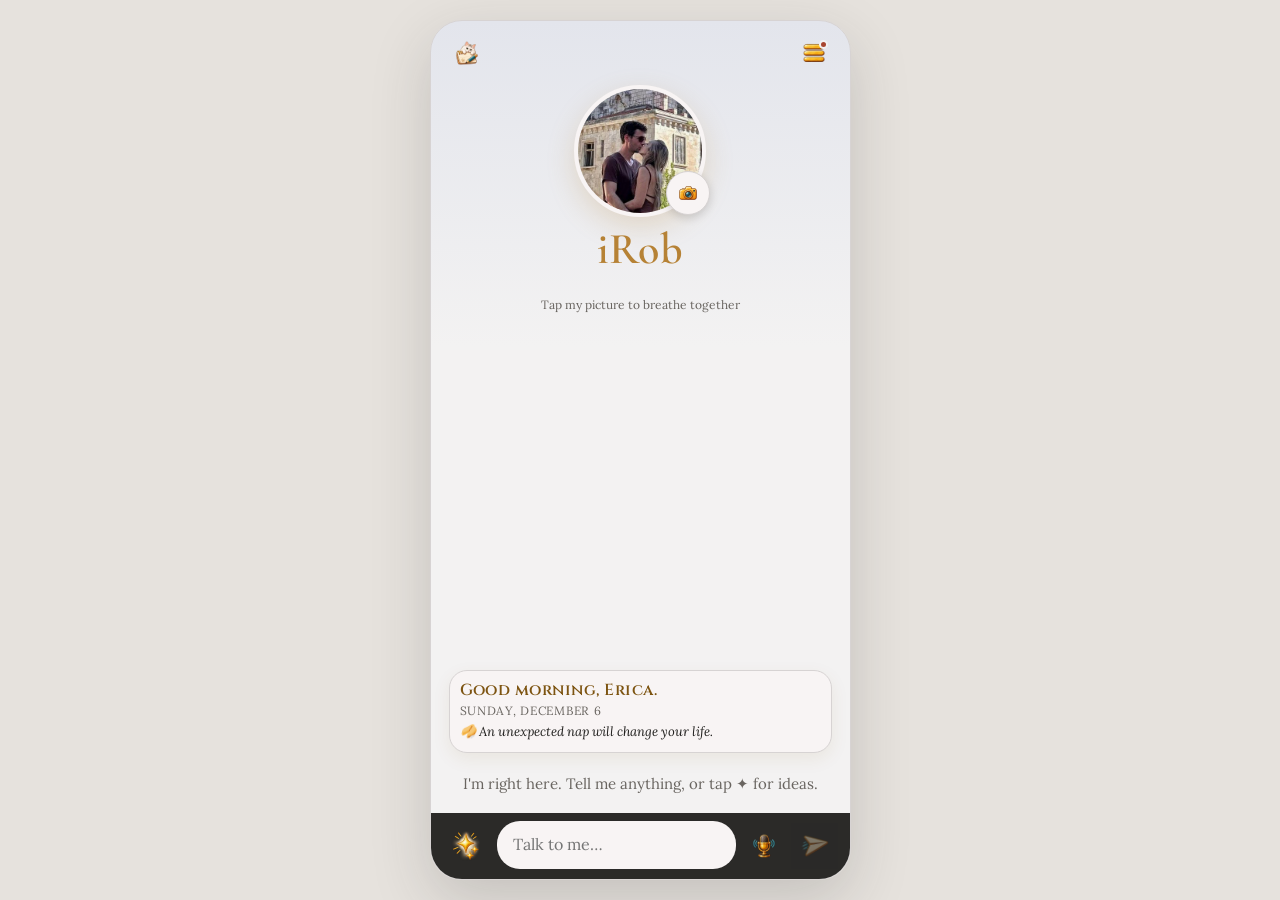
==== commit 9b56d9fd: "Final painted pieces: Weezy's room by day and night, offended-swat Weezy, painted music player butto" ====
--- a/index.html
+++ b/index.html
@@ -961,6 +961,7 @@
   wrap.className = 'msg ' + (m.role === 'user' ? 'me' : 'rob'); wrap.dataset.id = m.id;
   if (m.role === 'assistant' && !m.hold && pocket.some(p => p.src === m.id)) wrap.classList.add('hearted');
   const b = document.createElement('div'); b.className = 'bubble'; b.textContent = m.content;
+  if (m.voice) voiceBubble(b, m);
   wrap.appendChild(b);
   if (m.tap) addTap(wrap, m.tap);
   if (m.hold) wrap.classList.add('hold');
@@ -971,7 +972,7 @@
     const star = document.createElement('button'); star.className = 'act'; star.innerHTML = ICON.star;
     const sync = () => { const on = pocket.some(p => p.src === m.id); star.classList.toggle('on', on); star.setAttribute('aria-label', on ? 'Remove from Pocket' : 'Save to Pocket'); star.setAttribute('aria-pressed', on); };
     star.onclick = () => { togglePocket(m); sync(); };
-    acts.append(play); // Pocket was retired, so no ☆ save button
+    if (!m.voice) acts.append(play); // Pocket was retired, so no ☆ save button
     if (m.memory) wrap.appendChild(memoryCard(m.memory, () => { delete m.memory; save(K.chat, chat); }));
     attachReact(b, m, wrap);
     b.addEventListener('click', () => { const on = !wrap.classList.contains('acts-on'); document.querySelectorAll('.msg.acts-on').forEach(x => x.classList.remove('acts-on')); wrap.classList.toggle('acts-on', on); });
@@ -1081,6 +1082,8 @@
   });
 }
 setTimeout(renderIdeas, 0);
+// Good-morning voice note: the first open between 5 and 11 a.m. (once a day)
+setTimeout(() => { const h = new Date().getHours(); if (h >= 5 && h < 11) voiceNote('morning'); }, 2500);
 function trayEdges(){ document.querySelectorAll('.tray-row').forEach(r => { const end = r.scrollLeft + r.clientWidth >= r.scrollWidth - 4; r.classList.toggle('at-end', end); r.parentElement.classList.toggle('at-end', end); }); }
 document.querySelectorAll('.tray-row').forEach(r => r.addEventListener('scroll', trayEdges, {passive:true}));
 document.querySelectorAll('.tray-more').forEach(b => b.onclick = () => $(b.dataset.row).scrollBy({left:200, behavior:'smooth'}));
@@ -1199,6 +1202,8 @@
   if (window.iRobCards) window.iRobCards.hardDayExtras(text);
   if (window.iRobLife) window.iRobLife.learn(text);
   if (!secretFx && window.iRobFun && window.iRobFun.replyEffect) window.iRobFun.replyEffect(reply);
+  if (/\b(love you|luv you|ily)\b/i.test(text) && Math.random() < .4) voiceNote('love', 1800);
+  else if (/^make me laugh/i.test(text) && Math.random() < .5) voiceNote('silly', 1800);
 }
 // When she brings up her own looks, Rob says he won't comment (unless the reply already covers it).
 function withStanding(reply, text){
@@ -2089,7 +2094,7 @@
     svg += `<path d="M100 100 L${x0.toFixed(2)} ${y0.toFixed(2)} A${R0} ${R0} 0 0 1 ${x1.toFixed(2)} ${y1.toFixed(2)}Z" fill="${col}" stroke="rgba(255,255,255,.55)" stroke-width=".8"/>`;
     svg += `<g transform="rotate(${mid} 100 100) translate(100 ${100 - R0 * .7})"><image href="icons/${36 + i}.webp" x="-12" y="-12" width="24" height="24"/></g>`; });
   for (let i = 0; i < DARES.length; i++){ const a = (i * SEG - 90) * Math.PI / 180; svg += `<circle cx="${(100 + 96.5 * Math.cos(a)).toFixed(2)}" cy="${(100 + 96.5 * Math.sin(a)).toFixed(2)}" r="1.9" fill="#fff6dc" stroke="#b68235" stroke-width=".6"/>`; }
-  svg += `<circle cx="100" cy="100" r="17" fill="url(#hub)" stroke="#fff" stroke-width="2.5"/><defs><radialGradient id="hub" cx="40%" cy="35%"><stop offset="0" stop-color="#f3c98f"/><stop offset="1" stop-color="#7d5411"/></radialGradient></defs><path d="M100 90l2.4 7.2 7.6.4-6 4.6 2.2 7.3-6.2-4.3-6.2 4.3 2.2-7.3-6-4.6 7.6-.4z" fill="#fff"/></svg>`;
+  svg += `<image href="icons/188.webp" x="78" y="78" width="44" height="44"/></svg>`;
   w.innerHTML = svg;
 })();
 let wheelTurn = 0, currentDare = null, spinning = false;
@@ -2337,7 +2342,7 @@
   const last = load('try_lastbackup', 0), nagged = load('try_backupnag', 0);
   if (chat.filter(m => m.role === 'user').length < 10 && !load('try_pocketkitten', null)) return;
   if (Date.now() - last < 30 * 864e5 || Date.now() - nagged < 7 * 864e5) return;
-  showBanner('backup', '<b>Quick favor:</b> save a backup so nothing gets lost if your phone does.', {icon:'💾', kind:'soft', action:['Back up', () => { open('sheetSettings'); }], onDismiss:() => save('try_backupnag', Date.now())});
+  showBanner('backup', '<b>Quick favor:</b> save a backup so nothing gets lost if your phone does.', {icon:'<img src="icons/196.webp" alt="" style="width:26px;height:26px;display:block">', kind:'soft', action:['Back up', () => { open('sheetSettings'); }], onDismiss:() => save('try_backupnag', Date.now())});
 }
 
 /* ---------- Today card (welcome screen) ---------- */
@@ -2366,6 +2371,40 @@
   card.appendChild(txt); box.appendChild(card); box.hidden = false;
 }
 
+/* Rob's real voice notes: a few short clips he recorded, sealed with the music key.
+   They arrive as voice-message bubbles at the right moments, at most two a day and one of each kind a day. */
+const VN_LABEL = {morning:'good morning', night:'goodnight', comfort:'a hug when she needed it', love:'I love you', proud:"I'm proud of you", silly:'something silly'};
+async function voiceNote(cat, delay = 0){
+  if (!window.iRobMusic || !window.iRobMusic.unlocked()) return false;
+  const st = load('try_vn', {}), today = new Date().toDateString();
+  if (st.day !== today){ st.day = today; st.n = 0; st.cats = []; }
+  if (st.n >= 2 || st.cats.includes(cat)) return false;
+  const list = (await window.iRobMusic.notes()).filter(n => n.cat === cat); if (!list.length) return false;
+  const recent = st.recent || [], fresh = list.filter(n => !recent.includes(n.id)), pool = fresh.length ? fresh : list, pick = pool[Math.floor(Math.random() * pool.length)];
+  st.n++; st.cats.push(cat); st.recent = [pick.id, ...recent].slice(0, 3); save('try_vn', st);
+  setTimeout(() => { pushRob({content:`(Rob sent ${HER} a voice note: ${VN_LABEL[cat] || 'hi'})`, voice:pick.id, vdur:pick.dur}); scrollDown(); }, delay);
+  return true;
+}
+const VN_PLAY = '<svg viewBox="0 0 24 24" aria-hidden="true"><path d="M8 5.8v12.4a.8.8 0 0 0 1.2.7l9.6-6.2a.8.8 0 0 0 0-1.4L9.2 5.1a.8.8 0 0 0-1.2.7z" fill="currentColor" stroke="currentColor" stroke-width="1.4" stroke-linejoin="round"/></svg>';
+const VN_PAUSE = '<svg viewBox="0 0 24 24" aria-hidden="true"><path d="M7.5 5.5h2.8v13H7.5zM13.7 5.5h2.8v13h-2.8z" fill="currentColor" stroke="currentColor" stroke-width="1.2" stroke-linejoin="round"/></svg>';
+function voiceBubble(b, m){
+  b.textContent = ''; b.classList.add('vn');
+  const btn = document.createElement('button'); btn.type = 'button'; btn.className = 'vn-play'; btn.innerHTML = VN_PLAY; btn.setAttribute('aria-label', "Play Rob's voice note");
+  let seed = [...m.voice].reduce((a, c) => a * 31 + c.charCodeAt(0) >>> 0, 7); const rnd = () => (seed = seed * 1664525 + 1013904223 >>> 0) / 4294967296;
+  const bars = Array.from({length:26}, (_, i) => `<i style="height:${Math.round(22 + 70 * Math.abs(Math.sin(i * .7 + rnd() * 2)) * (0.55 + rnd() * .45))}%"></i>`).join('');
+  const wave = document.createElement('span'); wave.className = 'vn-wave'; wave.innerHTML = `<span class="vn-bars">${bars}</span><span class="vn-bars vn-fill">${bars}</span>`;
+  const time = document.createElement('span'); time.className = 'vn-time'; time.textContent = '0:' + String(Math.max(1, Math.round(m.vdur || 3))).padStart(2, '0');
+  const lab = document.createElement('span'); lab.className = 'sr'; lab.textContent = 'Voice note from Rob';
+  b.append(btn, wave, time, lab);
+  const reset = () => { btn.classList.remove('on'); btn.innerHTML = VN_PLAY; btn.setAttribute('aria-label', "Play Rob's voice note"); wave.style.setProperty('--p', 0); };
+  btn.onclick = e => {
+    e.stopPropagation();
+    if (!window.iRobMusic || !window.iRobMusic.unlocked()){ window.iRobMusic && window.iRobMusic.unlockPrompt(); return; }
+    if (btn.classList.contains('on')){ window.iRobMusic.stopNote(); return; }
+    btn.classList.add('on'); btn.innerHTML = VN_PAUSE; btn.setAttribute('aria-label', 'Pause');
+    window.iRobMusic.playNote(m.voice, (pr, playing) => { wave.style.setProperty('--p', pr); if (!playing) reset(); }).catch(() => { reset(); toast("Couldn't play that voice note. Check your connection."); });
+  };
+}
 function pushRob(extra){
   const m = {role:'assistant', t:Date.now(), id:uid(), auto:true, ...extra};
   chat.push(m); save(K.chat, chat); renderChat(); return m;
@@ -2373,7 +2412,7 @@
 window.iRob = {
   HER, $, uid, toast, speak, stopSpeaking, open, close, setInert, save, load, K,
   closeAll(){ close(); closeViewer(); endSlides(); }, showBanner, hideBanner,
-  getLedger:() => ledger, randomMemory, startSlides, renderChat, pushRob, relay:callRelay, isBusy:() => busy, loadTrip, addLedger,
+  getLedger:() => ledger, randomMemory, startSlides, renderChat, pushRob, voiceNote, relay:callRelay, isBusy:() => busy, loadTrip, addLedger,
   saveChat:() => save(K.chat, chat),
   setMode(m){ mode = MODES[m] ? m : null; save(K.mode, mode); renderModes(); },
   addToPocket(text){ if (!pocket.some(p => p.text === text)){ pocket.unshift({id:uid(), src:null, text, t:Date.now(), tags:tagsFor(text)}); save(K.pocket, pocket); } toast('Saved to your Pocket'); }
--- a/fun.css
+++ b/fun.css
@@ -470,7 +470,7 @@
 .tg-cat .acc{z-index:1}
 /* bowl: the kibble pile shrinks as she eats */
 .tg-bowl{bottom:7%;width:44px;height:44px;transform:translateX(-50%);z-index:1}
-.tg-bowl .pic{width:100%;height:100%;clip-path:inset(calc((1 - var(--amt,1)) * 34%) 0 0 0);transition:clip-path .5s}
+.tg-bowl .pic{width:100%;height:100%;clip-path:inset(calc(14% + (1 - var(--amt,1)) * 34%) 0 0 0);transition:clip-path .5s}
 .tg-floor-treat{position:absolute;bottom:7%;font-size:26px;transform:translateX(-50%);z-index:1;animation:treatDrop .45s cubic-bezier(.3,1.4,.5,1)}
 @keyframes treatDrop{from{transform:translate(-50%,-160%);opacity:0}}
 /* play */
@@ -480,4 +480,105 @@
 .tg-string line{stroke:rgba(90,60,30,.7);stroke-width:1.5}
 .tg-feather{position:absolute;font-size:34px;line-height:1;transform:translate(-50%,-15%) rotate(-25deg);pointer-events:none;filter:drop-shadow(0 2px 2px rgba(0,0,0,.2))}
 @media (prefers-reduced-motion:reduce){.tg-body,.tg-body *{animation:none!important}}
-.pose-eat .acc.head,.pose-eat .acc.face,.pose-sniff .acc.head,.pose-sniff .acc.face,.pose-groom .acc.face{opacity:0;transition:opacity .2s}
+.pose-eat .acc.face,.pose-sniff .acc.face{opacity:0;transition:opacity .2s}
+/* Rob's voice notes: an iMessage-style audio bubble */
+.bubble.vn{display:flex;align-items:center;gap:10px;min-width:210px;padding:9px 14px 9px 9px}
+.vn-play{flex:none;width:38px;height:38px;border-radius:50%;border:2px solid #fff;display:grid;place-items:center;color:#fff;background:radial-gradient(circle at 35% 30%,#d9a85a,#b68235 55%,#7d5411);box-shadow:0 3px 8px rgba(125,84,17,.35);padding:0}
+.vn-play svg{width:18px;height:18px;margin-left:2px}.vn-play.on svg{margin-left:0}
+.vn-wave{position:relative;flex:1;height:28px;min-width:110px;--p:0}
+.vn-bars{position:absolute;inset:0;display:flex;align-items:center;gap:2px}
+.vn-bars i{flex:1;border-radius:2px;background:color-mix(in srgb,var(--bronze) 35%,transparent)}
+.vn-fill{clip-path:inset(0 calc((1 - var(--p)) * 100%) 0 0);transition:clip-path .2s linear}
+.vn-fill i{background:var(--bronze)}
+.vn-time{flex:none;font:600 12px/1 var(--body);color:var(--ink-soft);font-variant-numeric:tabular-nums}
+.sq-bow img{width:1.2em;height:1.2em;vertical-align:middle}
+.cp-tag .pic{width:1.15em;height:1.15em;vertical-align:-.2em}
+
+/* ================= Weezy, painted ================= */
+.tg-cat{width:calc(126px * var(--s,1));height:calc(126px * var(--s,1))}
+.tg-cat.asleep{width:calc(132px * var(--s,1));height:calc(106px * var(--s,1))}
+.tg-body img.wz{width:100%;height:100%;object-fit:contain;object-position:50% 100%;display:block;pointer-events:none;-webkit-user-drag:none;filter:drop-shadow(0 3px 3px rgba(60,40,20,.18))}
+.tg-body .acc{position:absolute;transform:translate(-50%,-50%);z-index:1}
+.tg-body .acc.head{transform:translate(-50%,-78%)}
+/* side-view poses: the body tips forward toward the bowl / prey */
+.pose-eat .tg-body{animation:eatBob .65s ease-in-out infinite}
+@keyframes eatBob{0%,100%{transform:scaleX(var(--face,1)) rotate(9deg) translateY(4px)}50%{transform:scaleX(var(--face,1)) rotate(6deg) translateY(2px)}}
+.pose-sniff .tg-body{transform:scaleX(var(--face,1)) rotate(7deg) translateY(3px)}
+.pose-groom .tg-body{animation:groomWob .9s ease-in-out infinite}
+@keyframes groomWob{0%,100%{transform:scaleX(var(--face,1)) rotate(-3deg)}50%{transform:scaleX(var(--face,1)) rotate(3deg) translateY(2px)}}
+.pose-watch .tg-body{transform:scaleX(var(--face,1)) translateY(-2px)}
+.pose-shock .tg-body{animation:shockJump .5s cubic-bezier(.2,1.6,.4,1)}
+@keyframes shockJump{40%{transform:scaleX(var(--face,1)) translateY(-26%)}}
+.tg-cat.asleep .tg-body{animation:sleepBreath 3.4s ease-in-out infinite;transform-origin:50% 100%}
+@keyframes sleepBreath{50%{transform:scaleX(var(--face,1)) scale(1.03,.97)}}
+/* napping on buttons */
+.roam-cat img.wz{width:100%;height:100%;object-fit:contain;object-position:50% 100%;display:block}
+.roam-cat:not(.waking) img.wz{animation:sleepBreath 3.4s ease-in-out infinite;transform-origin:50% 100%}
+.roam-cat.hop{animation:rcHopDir .7s ease-in forwards}
+@keyframes rcHopDir{0%{transform:scaleX(var(--dir,1))}35%{transform:scaleX(var(--dir,1)) translateY(-40px) rotate(-8deg)}100%{transform:translate(calc(var(--dir,1) * 110px),20px) scaleX(var(--dir,1));opacity:0}}
+/* zoomies: she faces the way she runs */
+.fx-zoomies{width:84px;height:84px}
+.fx-zoomies img.wz{width:100%;height:100%;object-fit:contain;animation:zFlip 2.6s steps(1) forwards}
+@keyframes zFlip{0%{transform:none}50%,100%{transform:scaleX(-1)}}
+@media (prefers-reduced-motion:reduce){.roam-cat img.wz,.tg-cat.asleep .tg-body{animation:none}}
+
+/* ================= Last painted set (F–I) ================= */
+/* Weezy's poses are real paintings now: no more squashing/stretching her */
+.pose-stretch .tg-body,.pose-loaf .tg-body,.pose-stalk .tg-body,.pose-sniff .tg-body,.pose-watch .tg-body{transform:scaleX(var(--face,1));transition:none}
+.pose-eat .tg-body{animation:eatBob2 .65s ease-in-out infinite}
+@keyframes eatBob2{0%,100%{transform:scaleX(var(--face,1))}50%{transform:scaleX(var(--face,1)) translateY(2px)}}
+.pose-groom .tg-body{animation:none;transform:scaleX(var(--face,1))}
+.pose-wiggle .tg-body{animation:wiggle2 .12s linear infinite}
+@keyframes wiggle2{0%,100%{transform:scaleX(var(--face,1)) translateX(-2px)}50%{transform:scaleX(var(--face,1)) translateX(2px)}}
+.tg-room:has(.tg-cat.pose-eat) .tg-bowl{opacity:0;transition:opacity .2s}
+/* bowl: painted empty bowl, with the kibble/milk layer shrinking as she eats */
+.tg-bowl .pic{position:absolute;inset:0}
+.tg-bowl .pic.base{clip-path:none}
+.tg-bowl .pic.fill{clip-path:inset(calc(14% + (1 - var(--amt,1)) * 34%) 0 0 0)}
+/* fortune cookie: whole cookie, then two painted halves fly apart and the paper slides out */
+.fc-cookie .fc-whole{position:absolute;inset:0;width:100%;height:100%;object-fit:contain;transition:opacity .15s}
+.fc-cookie img.fc-half{position:absolute;top:0;width:58%;height:100%;object-fit:contain;opacity:0;transition:transform .55s cubic-bezier(.3,1.4,.5,1),opacity .1s}
+.fc-cookie img.fc-half.l{left:-2%}.fc-cookie img.fc-half.r{right:-2%;left:auto}
+.fc-cookie.open .fc-whole{opacity:0}
+.fc-cookie.open img.fc-half{opacity:1}
+.fc-cookie img.fc-paper{position:absolute;left:50%;top:55%;width:10%;height:auto;background:none;border:0;transform:translate(-50%,-50%) rotate(-4deg);opacity:0;transition:width .45s .2s,opacity .2s .15s}
+.fc-cookie.open img.fc-paper{opacity:1;width:62%;top:62%}
+/* squeezer arms: painted; the right one is the left one mirrored */
+img.sq-arm{height:auto}
+/* litter oops */
+.tg-poop img{width:100%;height:100%;object-fit:contain;display:block}
+/* roulette pointer */
+.wheel-wrap .pointer{background:url(icons/187.webp) center/contain no-repeat;clip-path:none;width:40px;height:40px;top:-20px;filter:drop-shadow(0 2px 3px rgba(0,0,0,.25))}
+/* memory match card back */
+.mm-back{background:url(icons/185.webp) center/cover no-repeat,#2d6a7c}
+/* menu icons */
+.menu-item[data-open="sheetSearch"]>svg,.menu-item[data-open="sheetLedger"]>svg,.menu-item[data-open="sheetSettings"]>svg{width:28px;height:28px;background:center/contain no-repeat}
+.menu-item[data-open="sheetSearch"]>svg>*,.menu-item[data-open="sheetLedger"]>svg>*,.menu-item[data-open="sheetSettings"]>svg>*{display:none}
+.menu-item[data-open="sheetSearch"]>svg{background-image:url(icons/167.webp)}
+.menu-item[data-open="sheetLedger"]>svg{background-image:url(icons/168.webp)}
+.menu-item[data-open="sheetSettings"]>svg{background-image:url(icons/169.webp)}
+.fc-cookie img.fc-half{width:52%}
+.fc-cookie img.fc-half.l{left:0}.fc-cookie img.fc-half.r{right:0}
+.fc-cookie.open img.fc-half.l{transform:translate(-14px,8px) rotate(-10deg)}
+.fc-cookie.open img.fc-half.r{transform:translate(14px,8px) rotate(10deg)}
+.fc-cookie.open img.fc-paper{width:44%;top:58%}
+.pose-eat .acc.neck,.pose-pounce .acc.neck,.pose-stretch .acc.neck{opacity:0}
+.tg-poop{width:34px;height:34px;padding:2px}
+
+/* ================= Final pieces: room backgrounds, camera, heart, music ================= */
+.tg-room{background:url(icons/room-day.webp) 80% 100%/cover no-repeat,#f2dcc0}
+.tg-room.night,.tg-room.lights-off{background:url(icons/room-night.webp) 80% 100%/cover no-repeat,#3b3f5c}
+.tg-room.lights-off{filter:brightness(.62) saturate(.85)}
+.tg-room .tg-wall,.tg-room .tg-floor,.tg-room .tg-window{display:none}
+/* camera + save-memory heart */
+#camBtn svg>*{display:none}
+#camBtn svg{background:url(icons/170.webp) center/contain no-repeat}
+#vHeart svg>*{display:none}
+#vHeart svg{width:26px;height:26px;background:url(icons/171.webp) center/contain no-repeat;filter:grayscale(1) brightness(1.6);opacity:.85;transition:filter .2s,opacity .2s}
+#vHeart[aria-pressed="true"] svg{filter:none;opacity:1}
+/* music player: painted gold buttons; the play button becomes a cream disc so the gold glyph reads */
+.mb-btn img{display:block;width:22px;height:22px;object-fit:contain;position:relative;z-index:1}
+.mb-skip img{width:22px;height:22px}
+.mb-play{background:radial-gradient(circle at 35% 30%,#fffaf0,#efe4d2)}
+.mb-play img{width:24px;height:24px}
+.mb-play:not(.on) img{margin-left:3px}
